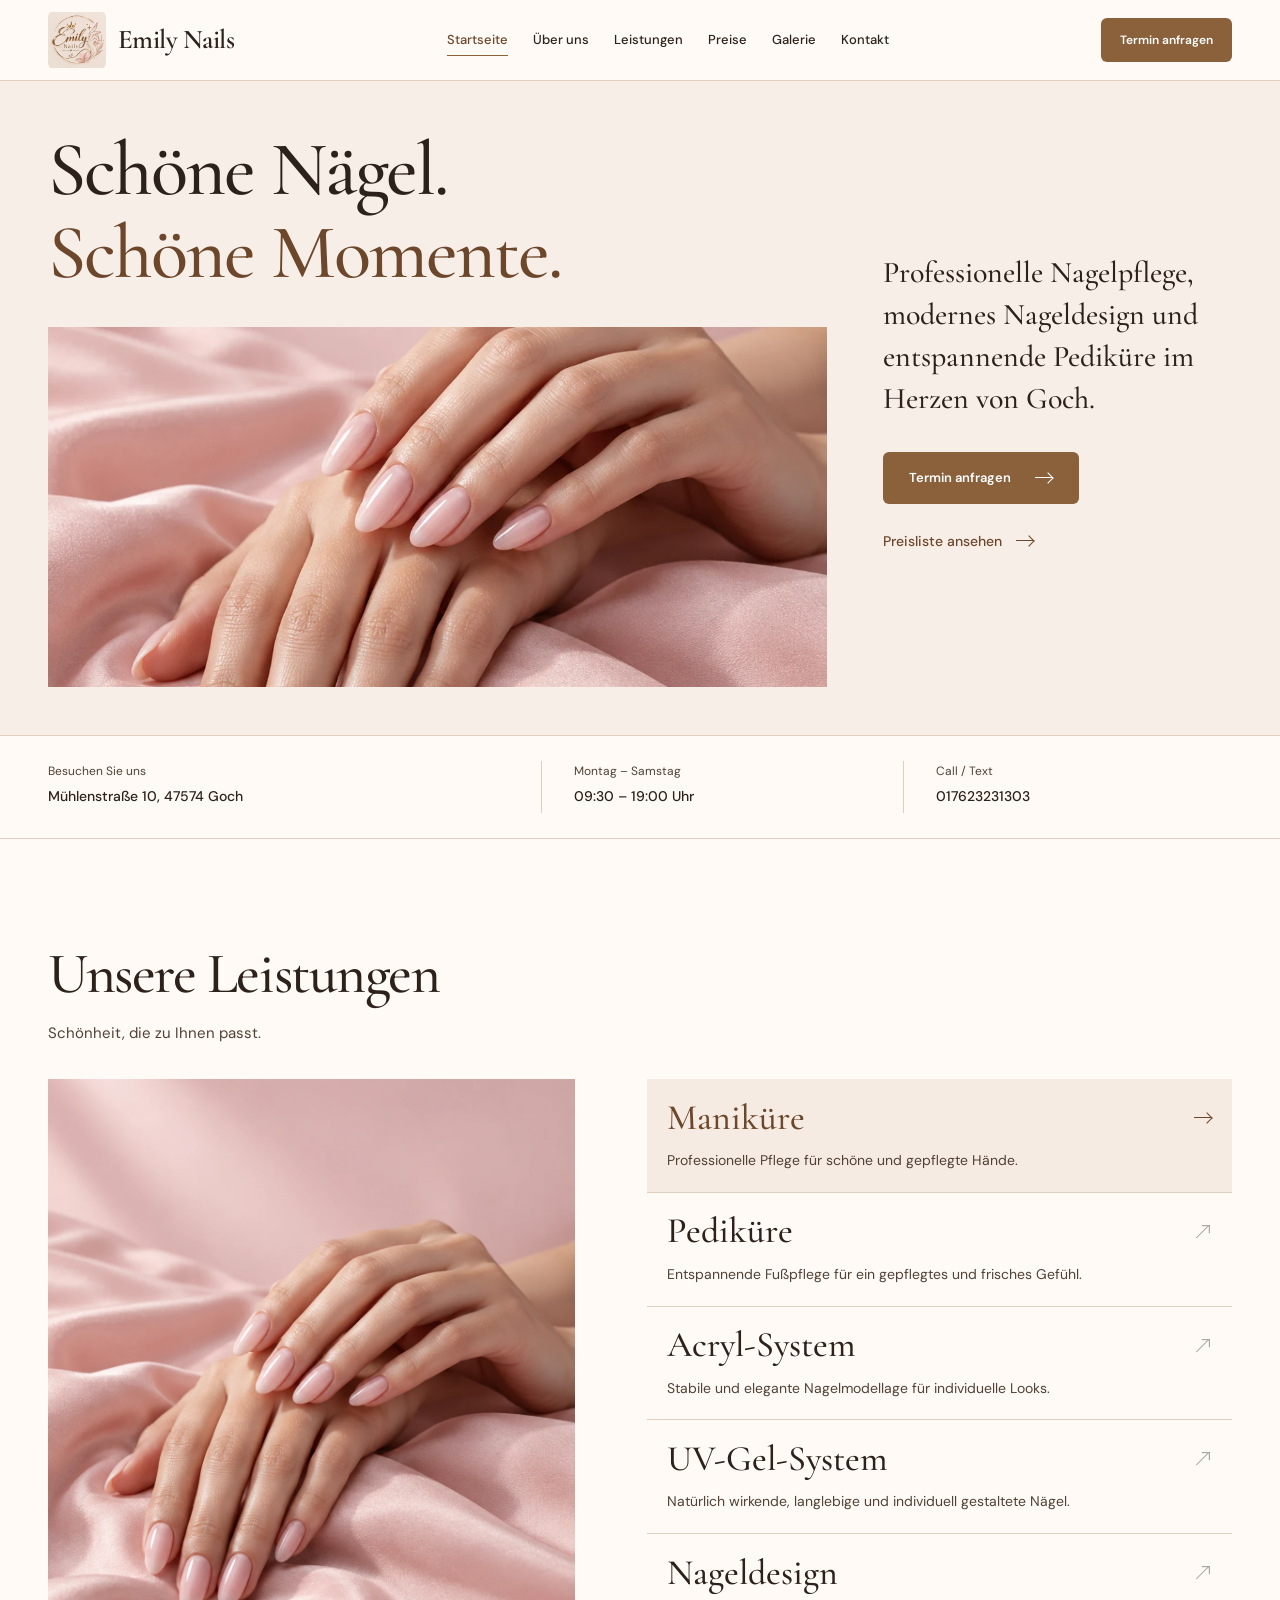
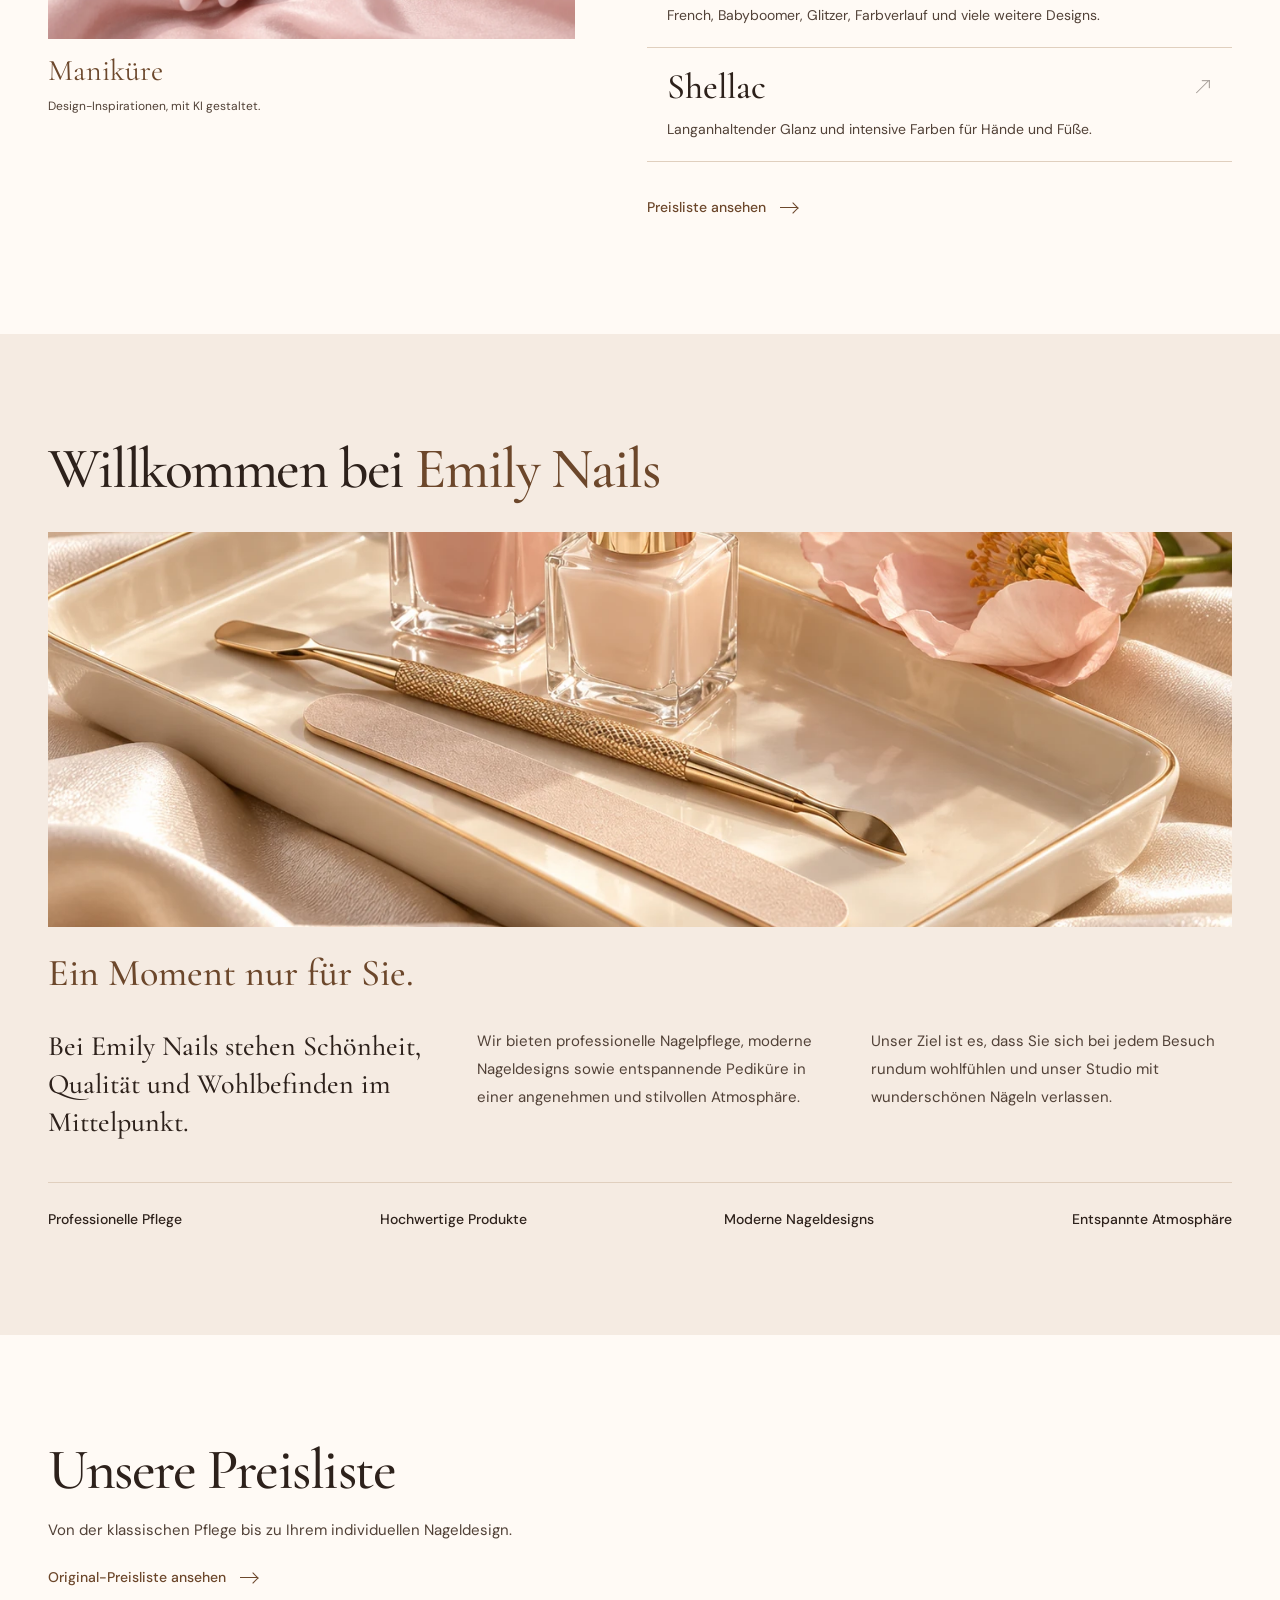
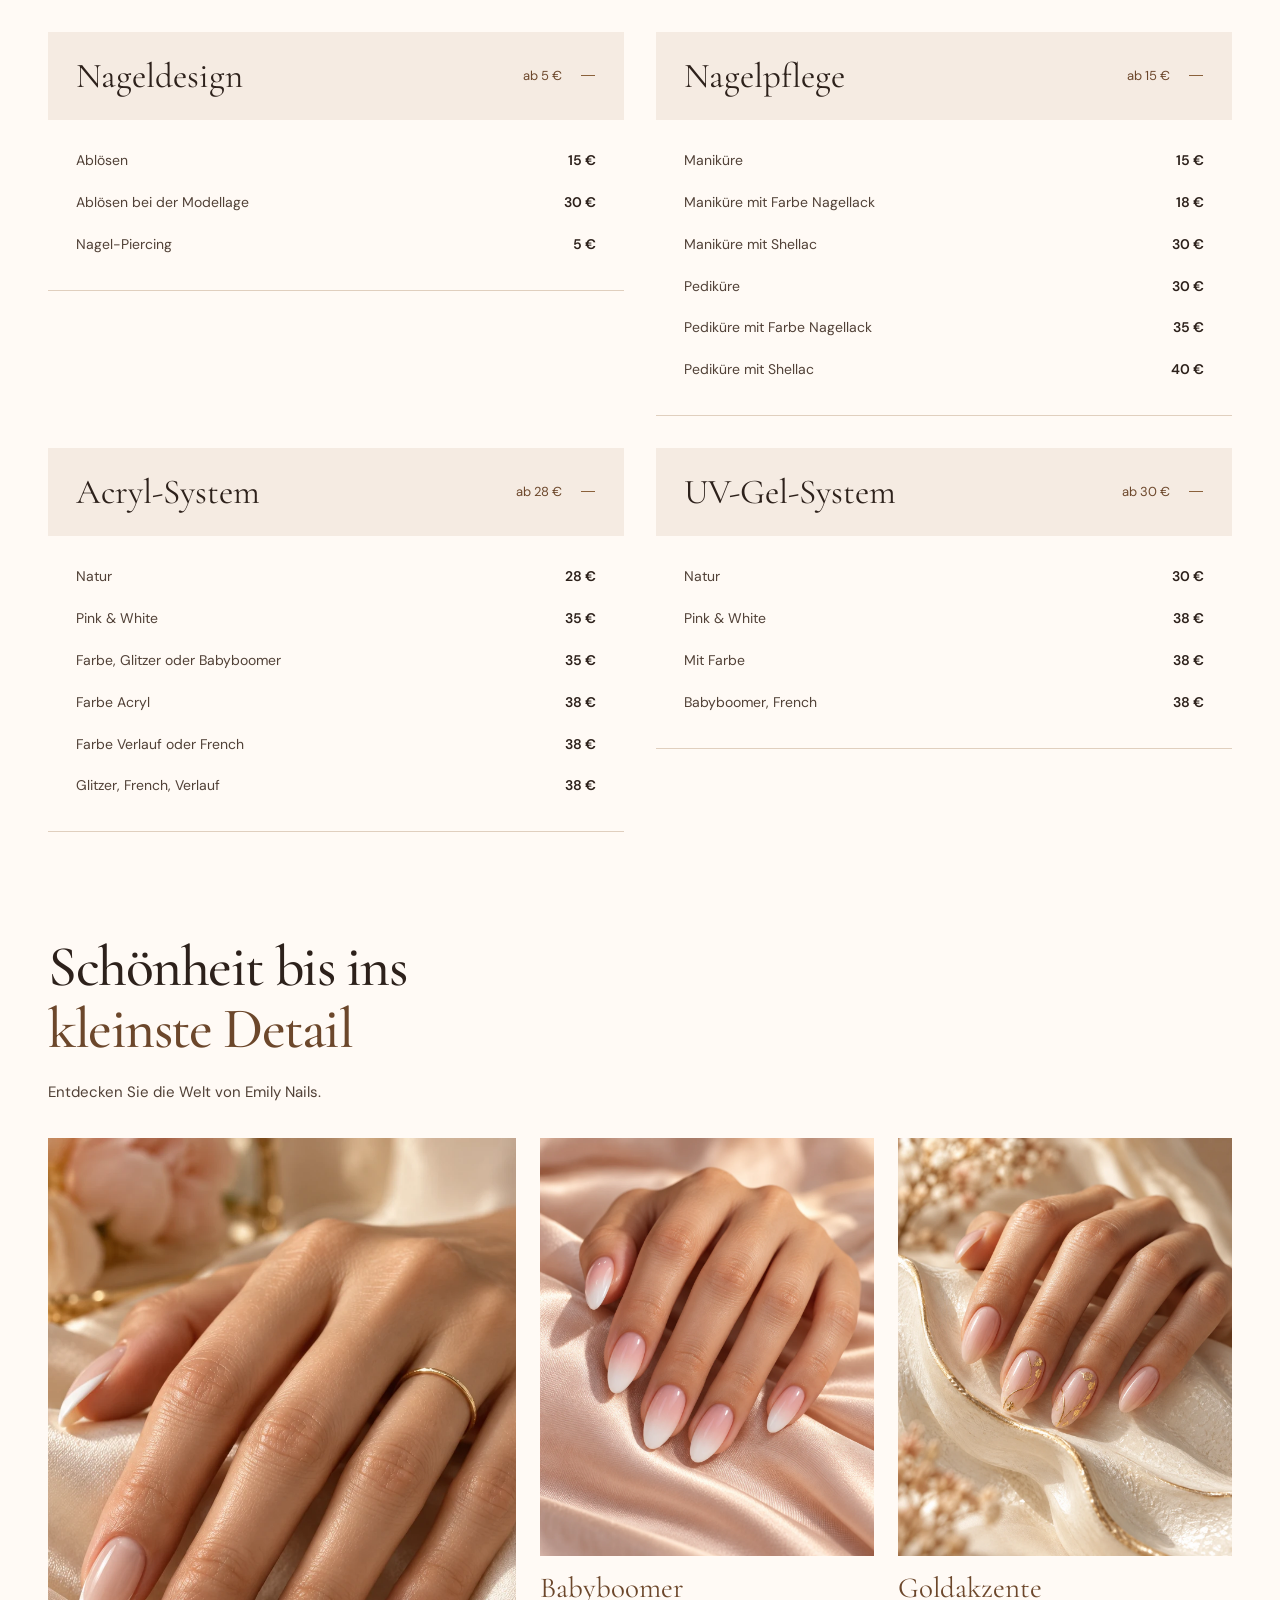
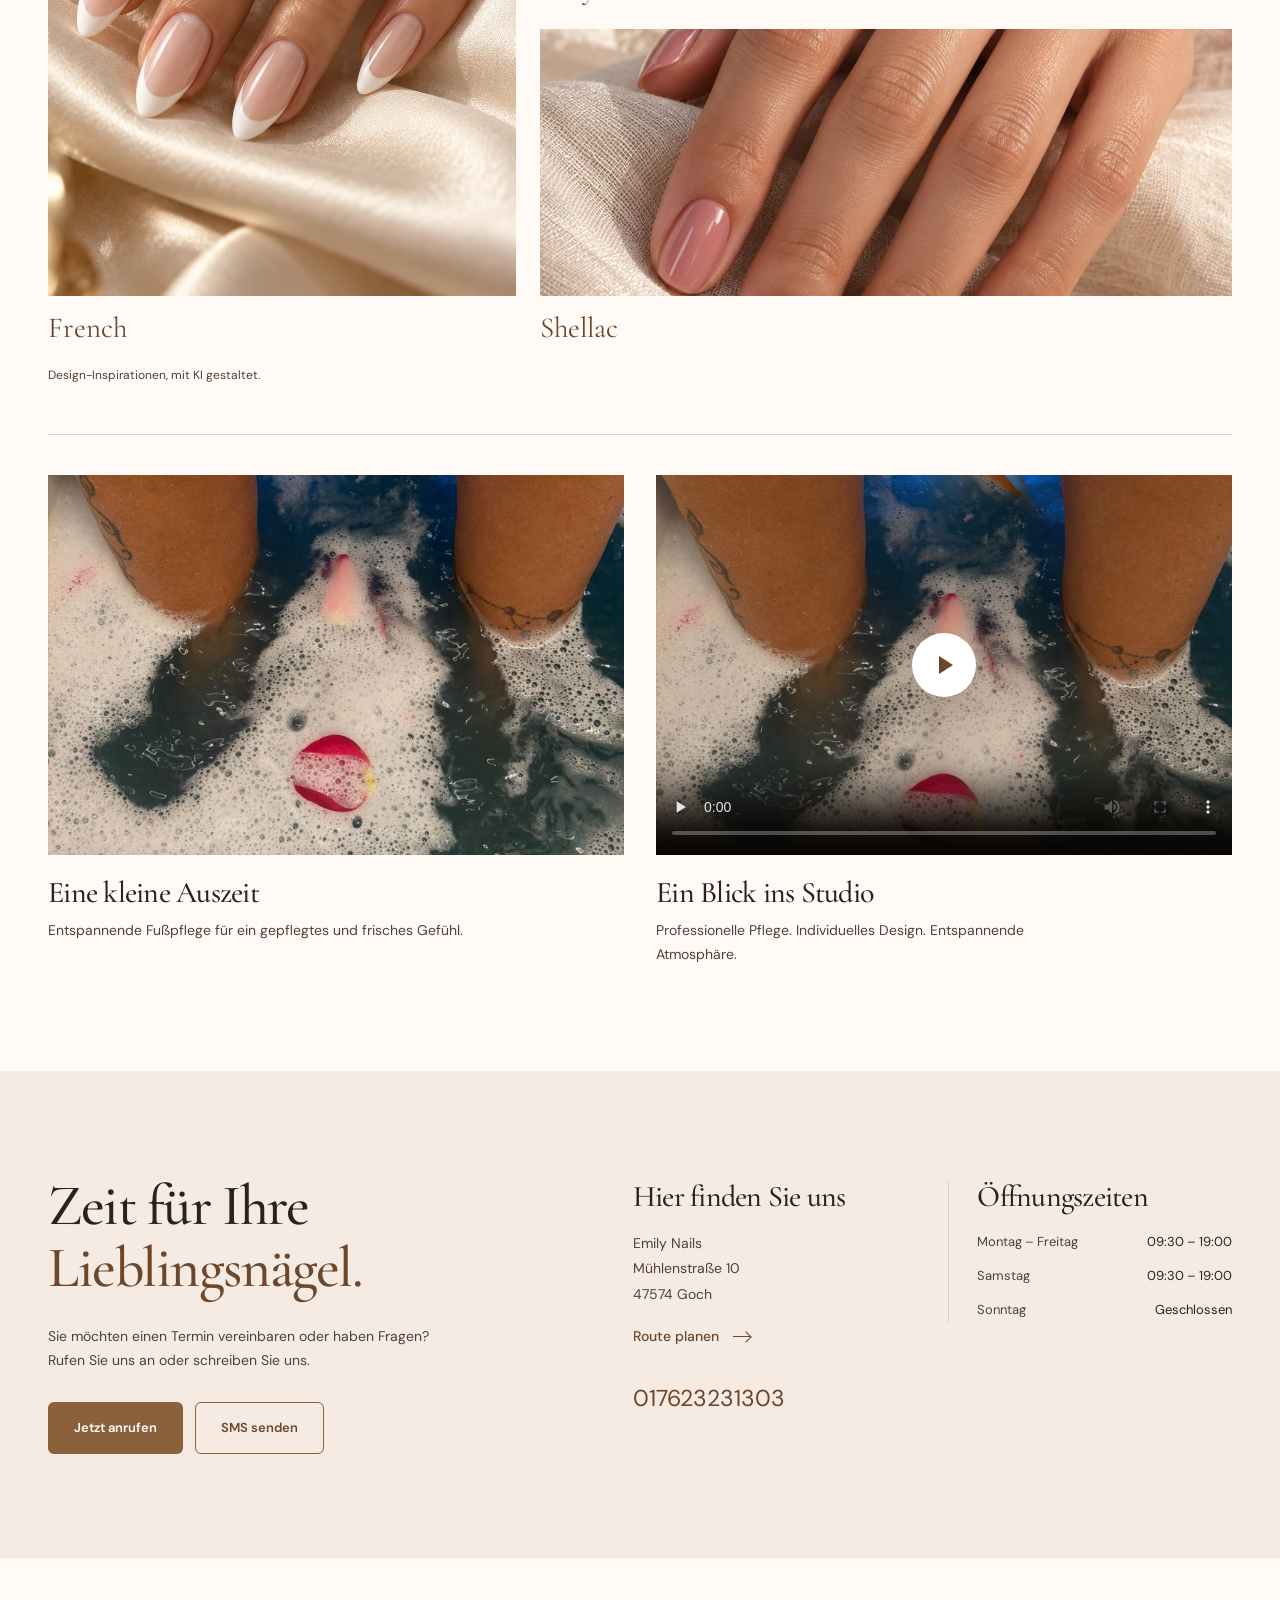
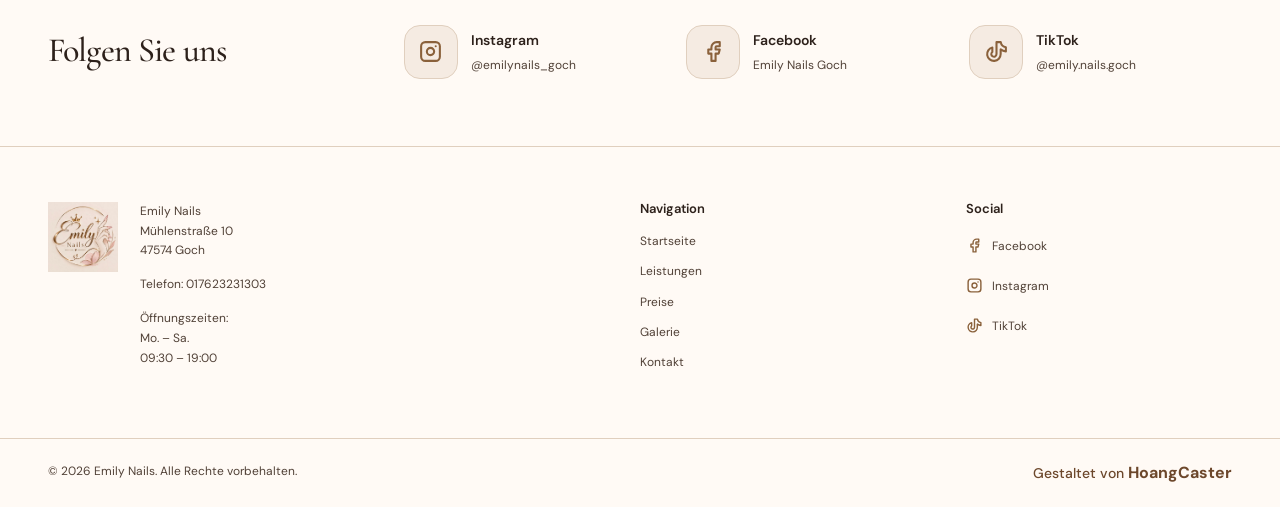
==== index.html @ f2b9868d "upload" ====
<!DOCTYPE html>
<html lang="de">
  <head>
    <meta charset="UTF-8" />
    <meta http-equiv="X-UA-Compatible" content="IE=edge" />
    <meta name="viewport" content="width=device-width, initial-scale=1.0" />
    <meta
      name="description"
      content="Emily Nails in Goch – professionelle Maniküre, Pediküre, Acryl- und UV-Gel-Nägel sowie modernes Nageldesign. Besuchen Sie uns in der Mühlenstraße 10, 47574 Goch."
    />
    <meta
      name="keywords"
      content="Emily Nails Goch, Nagelstudio Goch, Nageldesign Goch, Maniküre Goch, Pediküre Goch, Acryl Nägel Goch, Gel Nägel Goch"
    />
    <title>Emily Nails Goch | Nageldesign, Maniküre &amp; Pediküre</title>
    <link rel="preload" href="assets/display-latin.woff2" as="font" type="font/woff2" crossorigin />
    <link rel="preload" href="assets/body-latin.woff2" as="font" type="font/woff2" crossorigin />
    <meta name="theme-color" content="#f5ebe2" />
    <link rel="stylesheet" href="style.css" />
  </head>
  <body>
    <a class="skip-link" href="#main">Zum Inhalt springen</a>
    <header class="site-header" id="top">
      <div class="container nav-wrap">
        <a class="brand" href="#top" aria-label="Emily Nails Startseite"><img src="logo.jpg" alt="Emily Nails Logo" width="60" height="60" /><span class="brand-name">Emily Nails</span></a>
        <nav class="main-nav" id="main-nav" aria-label="Hauptnavigation">
            <a href="#top">Startseite</a>
            <a href="#ueber-uns">Über uns</a>
            <a href="#leistungen">Leistungen</a>
            <a href="#preise">Preise</a>
            <a href="#galerie">Galerie</a>
            <a href="#kontakt">Kontakt</a>
          </nav>
        <a class="btn btn-primary header-cta" href="#kontakt">Termin anfragen</a>
        <button class="nav-toggle" type="button" aria-label="Menü öffnen" aria-expanded="false" aria-controls="main-nav"><span></span><span></span></button>
      </div>
    </header>
    <main id="main">
      <section class="hero" aria-labelledby="hero-title">
        <div class="container hero-grid">
          <div class="hero-copy">
            <h1 id="hero-title">Schöne Nägel.<br /><span>Schöne Momente.</span></h1>
            <div class="hero-bottom">
              <p>Professionelle Nagelpflege, modernes Nageldesign und entspannende Pediküre im Herzen von Goch.</p>
              <div class="hero-actions"><a class="btn btn-primary" href="#kontakt">Termin anfragen <span class="link-arrow" aria-hidden="true"></span></a><a class="text-link" href="#preise">Preisliste ansehen <span class="link-arrow" aria-hidden="true"></span></a></div>
            </div>
          </div>
          <div class="hero-media">
            <img src="assets/hero-manicure.webp" alt="" width="1024" height="1280" fetchpriority="high" />
          </div>
        </div>
      </section>
      <aside class="studio-info" aria-label="Kontaktinformationen">
        <div class="container studio-info-grid">
          <div><span class="info-label">Besuchen Sie uns</span><a href="https://www.google.com/maps/search/?api=1&query=M%C3%BChlenstra%C3%9Fe+10%2C+47574+Goch" target="_blank" rel="noopener noreferrer">Mühlenstraße 10, 47574 Goch</a></div>
          <div><span class="info-label">Montag – Samstag</span><a href="#oeffnungszeiten">09:30 – 19:00 Uhr</a></div>
          <div><span class="info-label">Call / Text</span><a href="tel:017623231303">017623231303</a></div>
        </div>
      </aside>
      <section class="services section" id="leistungen" aria-labelledby="services-title">
        <div class="container">
          <div class="section-intro"><h2 id="services-title">Unsere Leistungen</h2><p>Schönheit, die zu Ihnen passt.</p></div>
          <div class="services-layout">
            <div class="service-preview" id="service-preview">              <figure class="service-preview-panel" data-service-panel="0" ><img src="assets/hero-manicure.webp" alt="" width="1024" height="1280" loading="lazy" /><figcaption>Maniküre</figcaption></figure>
              <figure class="service-preview-panel" data-service-panel="1" hidden><img src="assets/pedicure-care.webp" alt="" width="1024" height="1280" loading="lazy" /><figcaption>Pediküre</figcaption></figure>
              <figure class="service-preview-panel" data-service-panel="2" hidden><img src="assets/french-manicure.webp" alt="" width="1024" height="1280" loading="lazy" /><figcaption>Acryl-System</figcaption></figure>
              <figure class="service-preview-panel" data-service-panel="3" hidden><img src="assets/babyboomer-nails.webp" alt="" width="1024" height="1280" loading="lazy" /><figcaption>UV-Gel-System</figcaption></figure>
              <figure class="service-preview-panel" data-service-panel="4" hidden><img src="assets/gold-nail-art.webp" alt="" width="1024" height="1280" loading="lazy" /><figcaption>Nageldesign</figcaption></figure>
              <figure class="service-preview-panel" data-service-panel="5" hidden><img src="assets/shellac-rose.webp" alt="" width="1024" height="1280" loading="lazy" /><figcaption>Shellac</figcaption></figure>
              <p class="service-preview-note">Design-Inspirationen, mit KI gestaltet.</p>
            </div>
            <div class="service-grid">
              <article class="service-item" data-service="0">
                <h3><button class="service-select" type="button" aria-controls="service-preview" aria-pressed="true" data-service-select="0"><span>Maniküre</span><span class="link-arrow" aria-hidden="true"></span></button></h3>
                <p>Professionelle Pflege für schöne und gepflegte Hände.</p>
                <div class="service-image"><img src="assets/hero-manicure.webp" alt="" width="1024" height="1280" loading="lazy" /></div>
              </article>
              <article class="service-item" data-service="1">
                <h3><button class="service-select" type="button" aria-controls="service-preview" aria-pressed="false" data-service-select="1"><span>Pediküre</span><span class="link-arrow" aria-hidden="true"></span></button></h3>
                <p>Entspannende Fußpflege für ein gepflegtes und frisches Gefühl.</p>
                <div class="service-image"><img src="assets/pedicure-care.webp" alt="" width="1024" height="1280" loading="lazy" /></div>
              </article>
              <article class="service-item" data-service="2">
                <h3><button class="service-select" type="button" aria-controls="service-preview" aria-pressed="false" data-service-select="2"><span>Acryl-System</span><span class="link-arrow" aria-hidden="true"></span></button></h3>
                <p>Stabile und elegante Nagelmodellage für individuelle Looks.</p>
                <div class="service-image"><img src="assets/french-manicure.webp" alt="" width="1024" height="1280" loading="lazy" /></div>
              </article>
              <article class="service-item" data-service="3">
                <h3><button class="service-select" type="button" aria-controls="service-preview" aria-pressed="false" data-service-select="3"><span>UV-Gel-System</span><span class="link-arrow" aria-hidden="true"></span></button></h3>
                <p>Natürlich wirkende, langlebige und individuell gestaltete Nägel.</p>
                <div class="service-image"><img src="assets/babyboomer-nails.webp" alt="" width="1024" height="1280" loading="lazy" /></div>
              </article>
              <article class="service-item" data-service="4">
                <h3><button class="service-select" type="button" aria-controls="service-preview" aria-pressed="false" data-service-select="4"><span>Nageldesign</span><span class="link-arrow" aria-hidden="true"></span></button></h3>
                <p>French, Babyboomer, Glitzer, Farbverlauf und viele weitere Designs.</p>
                <div class="service-image"><img src="assets/gold-nail-art.webp" alt="" width="1024" height="1280" loading="lazy" /></div>
              </article>
              <article class="service-item" data-service="5">
                <h3><button class="service-select" type="button" aria-controls="service-preview" aria-pressed="false" data-service-select="5"><span>Shellac</span><span class="link-arrow" aria-hidden="true"></span></button></h3>
                <p>Langanhaltender Glanz und intensive Farben für Hände und Füße.</p>
                <div class="service-image"><img src="assets/shellac-rose.webp" alt="" width="1024" height="1280" loading="lazy" /></div>
              </article>
              <p class="service-inline-note">Design-Inspirationen, mit KI gestaltet.</p>
              <a class="text-link service-price-link" href="#preise">Preisliste ansehen <span class="link-arrow" aria-hidden="true"></span></a>
            </div>
          </div>
        </div>
      </section>
      <section class="about section" id="ueber-uns" aria-labelledby="about-title">
        <div class="container about-grid">
          <h2 id="about-title">Willkommen bei<br /> <span>Emily Nails</span></h2>
          <figure class="about-media"><img src="assets/beauty-ritual.webp" alt="Beauty-Inspiration mit Nagellack und Pflegeaccessoires, mit KI gestaltet" width="1280" height="1024" loading="lazy" /><figcaption>Ein Moment <br />nur für Sie.</figcaption></figure>
          <div class="about-copy">
            <p class="about-lead">Bei Emily Nails stehen Schönheit, Qualität und Wohlbefinden im Mittelpunkt.</p>
            <p>Wir bieten professionelle Nagelpflege, moderne Nageldesigns sowie entspannende Pediküre in einer angenehmen und stilvollen Atmosphäre.</p>
            <p>Unser Ziel ist es, dass Sie sich bei jedem Besuch rundum wohlfühlen und unser Studio mit wunderschönen Nägeln verlassen.</p>
          </div>
          <div class="studio-values" id="why-us" aria-label="Warum Emily Nails?"><span>Professionelle Pflege</span><span>Hochwertige Produkte</span><span>Moderne Nageldesigns</span><span>Entspannte Atmosphäre</span></div>
        </div>
      </section>
      <section class="pricing section" id="preise" aria-labelledby="pricing-title">
        <div class="container pricing-layout">
          <div class="section-intro"><h2 id="pricing-title">Unsere Preisliste</h2><p>Von der klassischen Pflege bis zu Ihrem individuellen Nageldesign.</p><a class="text-link" href="menu.jpg" data-menu-open>Original-Preisliste ansehen <span class="link-arrow" aria-hidden="true"></span></a></div>
          <div class="price-list"><details class="price-category" open>
      <summary><span>Nageldesign</span><span class="price-from">ab 5 €</span><span class="disclosure-icon" aria-hidden="true"></span></summary>
      <div class="price-rows">
                
                <div class="price-row">
                  <span class="price-label">Ablösen</span>
                  <span class="price-value">15 €</span>
                </div>
                <div class="price-row">
                  <span class="price-label">Ablösen bei der Modellage</span>
                  <span class="price-value">30 €</span>
                </div>
                <div class="price-row">
                  <span class="price-label">Nagel-Piercing</span>
                  <span class="price-value">5 €</span>
                </div>
              </div></details><details class="price-category" open>
      <summary><span>Nagelpflege</span><span class="price-from">ab 15 €</span><span class="disclosure-icon" aria-hidden="true"></span></summary>
      <div class="price-rows">
                
                <div class="price-row">
                  <span class="price-label">Maniküre</span>
                  <span class="price-value">15 €</span>
                </div>
                <div class="price-row">
                  <span class="price-label">Maniküre mit Farbe Nagellack</span>
                  <span class="price-value">18 €</span>
                </div>
                <div class="price-row">
                  <span class="price-label">Maniküre mit Shellac</span>
                  <span class="price-value">30 €</span>
                </div>
                <div class="price-row">
                  <span class="price-label">Pediküre</span>
                  <span class="price-value">30 €</span>
                </div>
                <div class="price-row">
                  <span class="price-label">Pediküre mit Farbe Nagellack</span>
                  <span class="price-value">35 €</span>
                </div>
                <div class="price-row">
                  <span class="price-label">Pediküre mit Shellac</span>
                  <span class="price-value">40 €</span>
                </div>
              </div></details><details class="price-category" open>
      <summary><span>Acryl-System</span><span class="price-from">ab 28 €</span><span class="disclosure-icon" aria-hidden="true"></span></summary>
      <div class="price-rows">
                
                <div class="price-row">
                  <span class="price-label">Natur</span>
                  <span class="price-value">28 €</span>
                </div>
                <div class="price-row">
                  <span class="price-label">Pink &amp; White</span>
                  <span class="price-value">35 €</span>
                </div>
                <div class="price-row">
                  <span class="price-label">Farbe, Glitzer oder Babyboomer</span>
                  <span class="price-value">35 €</span>
                </div>
                <div class="price-row">
                  <span class="price-label">Farbe Acryl</span>
                  <span class="price-value">38 €</span>
                </div>
                <div class="price-row">
                  <span class="price-label">Farbe Verlauf oder French</span>
                  <span class="price-value">38 €</span>
                </div>
                <div class="price-row">
                  <span class="price-label">Glitzer, French, Verlauf</span>
                  <span class="price-value">38 €</span>
                </div>
              </div></details><details class="price-category" open>
      <summary><span>UV-Gel-System</span><span class="price-from">ab 30 €</span><span class="disclosure-icon" aria-hidden="true"></span></summary>
      <div class="price-rows">
                
                <div class="price-row">
                  <span class="price-label">Natur</span>
                  <span class="price-value">30 €</span>
                </div>
                <div class="price-row">
                  <span class="price-label">Pink &amp; White</span>
                  <span class="price-value">38 €</span>
                </div>
                <div class="price-row">
                  <span class="price-label">Mit Farbe</span>
                  <span class="price-value">38 €</span>
                </div>
                <div class="price-row">
                  <span class="price-label">Babyboomer, French</span>
                  <span class="price-value">38 €</span>
                </div>
              </div></details></div>
        </div>
      </section>
      <section class="gallery section" id="galerie" aria-labelledby="gallery-title">
        <div class="container">
          <div class="section-heading"><h2 id="gallery-title">Schönheit bis ins<br /><span>kleinste Detail</span></h2><p>Entdecken Sie die Welt von Emily Nails.</p></div>
          <div class="inspiration-grid" aria-label="Design-Inspirationen">
            <figure><img src="assets/french-manicure.webp" alt="French-Maniküre mit zarten weißen Spitzen" width="1024" height="1280" loading="lazy" /><figcaption>French</figcaption></figure>
            <figure><img src="assets/babyboomer-nails.webp" alt="Babyboomer-Nägel mit sanftem Farbverlauf" width="1024" height="1280" loading="lazy" /><figcaption>Babyboomer</figcaption></figure>
            <figure><img src="assets/gold-nail-art.webp" alt="Zartes Nageldesign mit goldenen Akzenten" width="1024" height="1280" loading="lazy" /><figcaption>Goldakzente</figcaption></figure>
            <figure><img src="assets/shellac-rose.webp" alt="Glänzende Shellac-Nägel in sanftem Rosé" width="1024" height="1280" loading="lazy" /><figcaption>Shellac</figcaption></figure>
          </div>
          <p class="inspiration-note">Design-Inspirationen, mit KI gestaltet.</p>
          <div class="gallery-grid">
            <figure class="gallery-photo"><img src="1.jpg" alt="Fußpflege und entspannendes Fußbad bei Emily Nails" width="1536" height="2048" loading="lazy" /><figcaption><h3>Eine kleine Auszeit</h3><p>Entspannende Fußpflege für ein gepflegtes und frisches Gefühl.</p></figcaption></figure>
            <figure class="gallery-video">
              <div class="video-frame"><video controls playsinline preload="none" poster="1.jpg" aria-label="Pediküre bei Emily Nails, stummes Video"><source src="2.mp4" type="video/mp4" />Ihr Browser unterstützt dieses Video nicht. <a href="2.mp4">Video herunterladen</a></video><button class="video-play" type="button" aria-label="Video abspielen" hidden><span class="play-icon" aria-hidden="true"></span></button></div>
              <figcaption><h3>Ein Blick ins Studio</h3><p>Professionelle Pflege. Individuelles Design. Entspannende Atmosphäre.</p></figcaption>
            </figure>
          </div>
        </div>
      </section>
      <section class="contact section" id="kontakt" aria-labelledby="contact-title">
        <div class="container contact-layout">
          <div class="contact-heading"><h2 id="contact-title">Zeit für Ihre<br /><span>Lieblingsnägel.</span></h2><p>Sie möchten einen Termin vereinbaren oder haben Fragen? <br />Rufen Sie uns an oder schreiben Sie uns.</p><div class="contact-actions"><a class="btn btn-primary" href="tel:017623231303">Jetzt anrufen</a><a class="btn btn-secondary" href="sms:017623231303">SMS senden</a></div></div>
          <div class="contact-grid">
            <div class="contact-address"><h3>Hier finden Sie uns</h3><address>Emily Nails<br />Mühlenstraße 10<br />47574 Goch</address><a class="text-link" href="https://www.google.com/maps/search/?api=1&query=M%C3%BChlenstra%C3%9Fe+10%2C+47574+Goch" target="_blank" rel="noopener noreferrer">Route planen <span class="link-arrow" aria-hidden="true"></span></a><a class="contact-phone" href="tel:017623231303">017623231303</a></div>
            <div class="hours" id="oeffnungszeiten"><h3>Öffnungszeiten</h3><dl class="hours-list"><div><dt>Montag – Freitag</dt><dd>09:30 – 19:00</dd></div><div><dt>Samstag</dt><dd>09:30 – 19:00</dd></div><div><dt>Sonntag</dt><dd>Geschlossen</dd></div></dl></div>
          </div>
        </div>
      </section>
      <section class="social" id="social" aria-labelledby="social-title">
        <div class="container social-wrap"><h2 id="social-title">Folgen Sie uns</h2><div class="social-links">
<a href="https://www.instagram.com/emilynails_goch" target="_blank" rel="noopener noreferrer"><span class="social-icon"><!--
tags: [instagram, ig, meta, social, social-media, photos, stories, reels, logo, brand]
category: Brand
version: "1.9"
unicode: "ec20"
-->
<svg aria-hidden="true" focusable="false"
  xmlns="http://www.w3.org/2000/svg"
  width="24"
  height="24"
  viewBox="0 0 24 24"
  fill="none"
  stroke="currentColor"
  stroke-width="2"
  stroke-linecap="round"
  stroke-linejoin="round"
>
  <path d="M3 7a4 4 0 0 1 4 -4h10a4 4 0 0 1 4 4v10a4 4 0 0 1 -4 4h-10a4 4 0 0 1 -4 -4l0 -10" />
  <path d="M8.5 12a3.5 3.5 0 1 0 7 0a3.5 3.5 0 0 0 -7 0" />
  <path d="M17 7v.01" />
</svg>
</span><span class="social-copy"><strong>Instagram</strong><small>@emilynails_goch</small></span></a>
<a href="https://www.facebook.com/profile.php?id=61594843685780" target="_blank" rel="noopener noreferrer"><span class="social-icon"><!--
tags: [facebook, fb, meta, social, social-network, social-media, community, logo, brand]
category: Brand
version: "1.18"
unicode: "ec1a"
-->
<svg aria-hidden="true" focusable="false"
  xmlns="http://www.w3.org/2000/svg"
  width="24"
  height="24"
  viewBox="0 0 24 24"
  fill="none"
  stroke="currentColor"
  stroke-width="2"
  stroke-linecap="round"
  stroke-linejoin="round"
>
  <path d="M7 10v4h3v7h4v-7h3l1 -4h-4v-2a1 1 0 0 1 1 -1h3v-4h-3a5 5 0 0 0 -5 5v2h-3" />
</svg>
</span><span class="social-copy"><strong>Facebook</strong><small>Emily Nails Goch</small></span></a>
<a href="https://www.tiktok.com/@emily.nails.goch" target="_blank" rel="noopener noreferrer"><span class="social-icon"><!--
tags: [tiktok, video, short-video, social, social-media, music, bytedance, logo, brand]
category: Brand
version: "1.13"
unicode: "ec73"
-->
<svg aria-hidden="true" focusable="false"
  xmlns="http://www.w3.org/2000/svg"
  width="24"
  height="24"
  viewBox="0 0 24 24"
  fill="none"
  stroke="currentColor"
  stroke-width="2"
  stroke-linecap="round"
  stroke-linejoin="round"
>
  <path d="M21 7.917v4.034a9.948 9.948 0 0 1 -5 -1.951v4.5a6.5 6.5 0 1 1 -8 -6.326v4.326a2.5 2.5 0 1 0 4 2v-11.5h4.083a6.005 6.005 0 0 0 4.917 4.917" />
</svg>
</span><span class="social-copy"><strong>TikTok</strong><small>@emily.nails.goch</small></span></a>
</div></div>
      </section>
    </main>
    <footer class="site-footer">
        <div class="container footer-wrap">
          <div class="footer-brand">
            <img src="logo.jpg" alt="Emily Nails Logo" />
            <p>Emily Nails<br />Mühlenstraße 10<br />47574 Goch</p>
            <p>Telefon: <a href="tel:017623231303">017623231303</a></p>
            <p>Öffnungszeiten:<br />Mo. – Sa.<br />09:30 – 19:00</p>
          </div>

          <div class="footer-links">
            <h3>Navigation</h3>
            <ul>
              <li><a href="#top">Startseite</a></li>
              <li><a href="#leistungen">Leistungen</a></li>
              <li><a href="#preise">Preise</a></li>
              <li><a href="#galerie">Galerie</a></li>
              <li><a href="#kontakt">Kontakt</a></li>
            </ul>
          </div>

          <div class="footer-socials">
            <h3>Social</h3>
            <ul>
              <li><a href="https://www.facebook.com/profile.php?id=61594843685780" target="_blank" rel="noopener noreferrer"><!--
tags: [facebook, fb, meta, social, social-network, social-media, community, logo, brand]
category: Brand
version: "1.18"
unicode: "ec1a"
-->
<svg aria-hidden="true" focusable="false"
  xmlns="http://www.w3.org/2000/svg"
  width="24"
  height="24"
  viewBox="0 0 24 24"
  fill="none"
  stroke="currentColor"
  stroke-width="2"
  stroke-linecap="round"
  stroke-linejoin="round"
>
  <path d="M7 10v4h3v7h4v-7h3l1 -4h-4v-2a1 1 0 0 1 1 -1h3v-4h-3a5 5 0 0 0 -5 5v2h-3" />
</svg>
<span>Facebook</span></a></li>
              <li><a href="https://www.instagram.com/emilynails_goch" target="_blank" rel="noopener noreferrer"><!--
tags: [instagram, ig, meta, social, social-media, photos, stories, reels, logo, brand]
category: Brand
version: "1.9"
unicode: "ec20"
-->
<svg aria-hidden="true" focusable="false"
  xmlns="http://www.w3.org/2000/svg"
  width="24"
  height="24"
  viewBox="0 0 24 24"
  fill="none"
  stroke="currentColor"
  stroke-width="2"
  stroke-linecap="round"
  stroke-linejoin="round"
>
  <path d="M3 7a4 4 0 0 1 4 -4h10a4 4 0 0 1 4 4v10a4 4 0 0 1 -4 4h-10a4 4 0 0 1 -4 -4l0 -10" />
  <path d="M8.5 12a3.5 3.5 0 1 0 7 0a3.5 3.5 0 0 0 -7 0" />
  <path d="M17 7v.01" />
</svg>
<span>Instagram</span></a></li>
              <li><a href="https://www.tiktok.com/@emily.nails.goch" target="_blank" rel="noopener noreferrer"><!--
tags: [tiktok, video, short-video, social, social-media, music, bytedance, logo, brand]
category: Brand
version: "1.13"
unicode: "ec73"
-->
<svg aria-hidden="true" focusable="false"
  xmlns="http://www.w3.org/2000/svg"
  width="24"
  height="24"
  viewBox="0 0 24 24"
  fill="none"
  stroke="currentColor"
  stroke-width="2"
  stroke-linecap="round"
  stroke-linejoin="round"
>
  <path d="M21 7.917v4.034a9.948 9.948 0 0 1 -5 -1.951v4.5a6.5 6.5 0 1 1 -8 -6.326v4.326a2.5 2.5 0 1 0 4 2v-11.5h4.083a6.005 6.005 0 0 0 4.917 4.917" />
</svg>
<span>TikTok</span></a></li>
            </ul>
          </div>
        </div>

        <div class="footer-bottom">
          <div class="container bottom-inner">
            <span>© 2026 Emily Nails. Alle Rechte vorbehalten.</span>
            <span class="signature">Gestaltet von <span>HoangCaster</span></span>
          </div>
        </div>
      </footer>
    <dialog class="menu-dialog" aria-labelledby="menu-dialog-title">
      <div class="dialog-header"><h2 id="menu-dialog-title">Original-Preisliste</h2><button class="dialog-close" type="button" aria-label="Preisliste schließen"><span></span><span></span></button></div>
      <div class="dialog-content"><img src="menu.jpg" alt="Original-Preisliste von Emily Nails" loading="lazy" /></div>
      <a class="text-link dialog-download" href="menu.jpg" target="_blank" rel="noopener noreferrer">Bild in voller Größe öffnen</a>
    </dialog>
    <script src="script.js"></script>
  </body>
</html>
---- style.css ----
@font-face { font-family: 'Cormorant Garamond'; src: url('assets/display-latin.woff2') format('woff2'); font-style: normal; font-weight: 400 700; font-display: swap; }
@font-face { font-family: 'DM Sans'; src: url('assets/body-latin.woff2') format('woff2'); font-style: normal; font-weight: 400 700; font-display: swap; }
:root {
  color-scheme: light;
  --background: #fffaf5; --cream: #f5ebe2; --petal: #ead1cc;
  --gold: #8a613b; --gold-deep: #6c472b; --ink: #2d211b;
  --muted: #514137; --line: #e0cfbe; --white: #ffffff;
  --display: 'Cormorant Garamond', Georgia, serif;
  --body: 'DM Sans', Arial, sans-serif;
  --cover: #f8eee8;
  --radius: 6px; --container: 1200px; --section-space: 104px; --content-gap: 32px; --ease: cubic-bezier(.16, 1, .3, 1);
}
* { box-sizing: border-box; scrollbar-color: var(--gold) var(--cream); scrollbar-width: thin; }
html { scroll-behavior: smooth; scroll-padding-top: 100px; }
body { margin: 0; background: var(--background); color: var(--ink); font-family: var(--body); font-size: 16px; line-height: 1.7; }
body.dialog-open { overflow: hidden; }
::selection { background: var(--petal); color: var(--gold-deep); }
a { color: inherit; text-decoration: none; text-underline-offset: 5px; }
a:hover { color: var(--gold-deep); }
button { font: inherit; color: inherit; cursor: pointer; }
img, video { display: block; max-width: 100%; }
figure, p, dl, dd { margin: 0; }
h1, h2, h3 { margin: 0; font-family: var(--display); font-weight: 500; letter-spacing: -.025em; line-height: 1.08; text-wrap: balance; }
h1 { font-size: clamp(60px, 6vw, 80px); }
h2 { font-size: clamp(44px, 4.5vw, 60px); }
h3 { font-size: 30px; }
:focus-visible { outline: 2px solid var(--gold); outline-offset: 5px; }
[hidden] { display: none !important; }
.container { width: min(var(--container), calc(100% - 96px)); margin-inline: auto; }
.section { padding-block: var(--section-space); }
.skip-link { position: fixed; left: 20px; top: -100px; z-index: 100; background: var(--white); padding: 12px 24px; border: 1px solid var(--gold); border-radius: var(--radius); }
.skip-link:focus { top: 12px; }
.btn { display: inline-flex; align-items: center; justify-content: center; gap: 12px; min-height: 50px; padding: 12px 25px; border: 1px solid transparent; border-radius: var(--radius); font-size: 14px; font-weight: 600; white-space: nowrap; transition: background .2s, color .2s, transform .2s; }
.btn-primary { background: var(--gold); color: var(--white); }
.btn-primary:hover { background: var(--gold-deep); color: var(--white); }
.btn-secondary { border-color: var(--gold); color: var(--gold-deep); background: transparent; }
.btn-secondary:hover { background: var(--petal); }
.btn:active { transform: scale(.98); }
.text-link { display: inline-flex; align-items: center; gap: 14px; min-height: 44px; color: var(--gold-deep); font-size: 14px; font-weight: 500; }
.text-link:hover { text-decoration: underline; }
.link-arrow { display: inline-block; position: relative; width: 18px; height: 12px; flex-shrink: 0; transition: transform .2s; }
.link-arrow::before { content: ''; position: absolute; top: 5px; left: 0; width: 17px; height: 1px; background: currentColor; }
.link-arrow::after { content: ''; position: absolute; top: 2px; right: 1px; width: 7px; height: 7px; border-top: 1px solid currentColor; border-right: 1px solid currentColor; transform: rotate(45deg); }
a:hover .link-arrow { transform: translateX(3px); }
.site-header { position: sticky; top: 0; z-index: 20; background: var(--background); border-bottom: 1px solid var(--line); }
.nav-wrap { display: flex; align-items: center; justify-content: space-between; gap: 24px; height: 80px; }
.brand { display: inline-flex; align-items: center; gap: 12px; flex-shrink: 0; }
.brand img { width: 58px; height: 58px; object-fit: contain; border-radius: var(--radius); }
.brand-name { font-family: var(--display); font-size: 27px; font-weight: 600; letter-spacing: -.02em; }
.main-nav { display: flex; align-items: center; gap: 25px; }
.main-nav a { position: relative; padding-block: 12px; font-size: 13px; font-weight: 500; white-space: nowrap; }
.main-nav a::after { position: absolute; content: ''; height: 1px; background: var(--gold); bottom: 7px; left: 0; right: 0; transform: scaleX(0); transform-origin: left; transition: transform .2s; }
.main-nav a:hover::after, .main-nav a[aria-current]::after { transform: scaleX(1); }
.main-nav a[aria-current] { color: var(--gold-deep); }
.header-cta { min-height: 43px; padding: 9px 18px; font-size: 12px; }
.nav-toggle { display: none; }
.social { padding-block: 58px; border-bottom: 1px solid var(--line); }
.social-wrap { display: grid; grid-template-columns: .75fr 2fr; align-items: center; gap: 45px; }
.social h2 { font-size: 34px; }
.social-links { display: grid; grid-template-columns: repeat(3, minmax(0, 1fr)); gap: 20px; }
.social-links a { display: flex; gap: 13px; align-items: center; min-height: 72px; font-size: 14px; border-radius: 12px; }
.social-icon { display: grid; place-items: center; width: 54px; height: 54px; flex-shrink: 0; border: 1px solid var(--line); border-radius: 16px; background: var(--cream); color: var(--gold); transition: background .25s, color .25s, border-color .25s, transform .25s; }
.social-icon svg { display: block; width: 25px; height: 25px; }
.social-copy { display: flex; flex-direction: column; gap: 2px; min-width: 0; }
.social-copy strong { font-size: 14px; font-weight: 600; }
.social-copy small { font-size: 12px; color: var(--muted); overflow-wrap: anywhere; }
.social-links a:hover .social-icon, .social-links a:focus-visible .social-icon { background: var(--gold); color: var(--white); border-color: var(--gold); transform: translateY(-3px); }
.social-links a:active .social-icon { transform: scale(.97); }
.footer-socials a { display: inline-flex; gap: 9px; align-items: center; min-height: 30px; }
.footer-socials svg { width: 17px; height: 17px; color: var(--gold); }
.site-footer { background: var(--background); }
.footer-wrap { display: grid; grid-template-columns: 2fr 1fr 1fr; gap: 60px; padding-block: 55px; }
.footer-brand { display: grid; grid-template-columns: 70px 1fr; column-gap: 22px; align-items: start; }
.footer-brand img { width: 70px; height: 70px; grid-row: 1 / 4; }
.footer-brand p { margin-bottom: 12px; font-size: 12px; color: var(--muted); line-height: 1.65; }
.footer-wrap h3 { font-family: var(--body); font-size: 13px; font-weight: 600; letter-spacing: 0; margin-bottom: 15px; }
.footer-wrap ul { list-style: none; padding: 0; margin: 0; font-size: 12px; color: var(--muted); }
.footer-wrap li { margin-bottom: 10px; }
.footer-wrap a:hover { text-decoration: underline; }
.footer-bottom { border-top: 1px solid var(--line); }
.bottom-inner { display: flex; justify-content: space-between; gap: 25px; padding-block: 22px; font-size: 12px; color: var(--muted); }
.signature { align-self: center; color: var(--gold-deep); font-size: 14px; font-weight: 500; line-height: 1.5; }
.signature > span { color: var(--gold-deep); font-size: 16px; font-weight: 700; }
.menu-dialog { width: min(850px, calc(100% - 32px)); max-height: calc(100dvh - 40px); border: 0; border-radius: 12px; padding: 0; color: var(--ink); background: var(--background); box-shadow: 0 24px 80px rgb(64 48 38 / 22%); }
.menu-dialog::backdrop { background: rgb(64 48 38 / 60%); }
.dialog-header { display: flex; justify-content: space-between; align-items: center; gap: 20px; padding: 17px 24px; position: sticky; top: 0; background: var(--background); border-bottom: 1px solid var(--line); }
.dialog-header h2 { font-size: 28px; }
.dialog-close { width: 44px; height: 44px; border: 0; border-radius: var(--radius); background: var(--petal); position: relative; flex-shrink: 0; }
.dialog-close span { position: absolute; left: 12px; top: 21px; height: 1px; width: 20px; background: var(--ink); transform: rotate(45deg); }
.dialog-close span:last-child { transform: rotate(-45deg); }
.dialog-content { padding: 24px; }
.dialog-content img { width: 100%; height: auto; }
.dialog-download { margin: 0 24px 20px; }
/* Magazine cover with a clear title, media and action reading order. */
.btn { gap: 24px; min-height: 52px; font-size: 13px; }
.header-cta { min-height: 44px; font-size: 12px; }
.hero { padding-block: 48px; background: var(--cover); }
.hero-grid { display: grid; grid-template-columns: repeat(12, minmax(0, 1fr)); grid-template-rows: auto 360px; gap: var(--content-gap); }
.hero-copy { display: contents; }
.hero-copy h1 { grid-column: 1 / 9; grid-row: 1; animation: cover-type .9s var(--ease) both; }
.hero-copy h1 span { color: var(--gold-deep); }
.hero-bottom { grid-column: 9 / -1; grid-row: 1 / 3; align-self: center; padding-left: 24px; }
.hero-bottom > p { max-width: 26ch; color: var(--ink); font: 500 30px/1.4 var(--display); }
.hero-actions { display: flex; flex-direction: column; align-items: flex-start; gap: 15px; margin-top: 32px; }
.hero-media { grid-column: 1 / 9; grid-row: 2; position: relative; min-height: 0; overflow: hidden; background: var(--petal); animation: cover-photo 1.1s var(--ease) both; }
.hero-media img { position: absolute; inset: 0; width: 100%; height: 100%; object-fit: cover; object-position: 50% 56%; }
@keyframes cover-type { from { transform: translateY(18px); opacity: .8; } to { transform: translateY(0); opacity: 1; } }
@keyframes cover-photo { from { clip-path: inset(0 0 6% 0); } to { clip-path: inset(0); } }
.studio-info { border-top: 1px solid var(--line); border-bottom: 1px solid var(--line); }
.studio-info-grid { display: grid; grid-template-columns: 1.4fr 1fr 1fr; padding-block: 25px; gap: 32px; }
.studio-info-grid > div { display: flex; flex-direction: column; gap: 4px; }
.studio-info-grid > div + div { border-left: 1px solid var(--line); padding-left: 32px; }
.info-label { font-size: 12px; color: var(--muted); }
.studio-info a { font-size: 14px; font-weight: 500; min-height: 28px; width: fit-content; }

/* Interactive service catalogue, with a complete static fallback. */
.section-intro { margin-bottom: var(--content-gap); }
.section-intro > p { margin-top: 16px; color: var(--muted); font-size: 15px; }
.services-layout { display: grid; grid-template-columns: .9fr 1fr; gap: 72px; align-items: start; }
.service-preview { display: none; }
.services-enhanced .service-preview { display: block; }
.service-preview-panel img { width: 100%; height: 560px; object-fit: cover; object-position: 50% 57%; background: var(--petal); }
.service-preview-panel figcaption { margin-top: 14px; font: 30px/1.2 var(--display); color: var(--gold-deep); }
.service-preview-note { font-size: 12px; color: var(--muted); margin-top: 7px; }
.service-preview-panel.preview-enter img { animation: service-change .45s var(--ease); }
@keyframes service-change { from { opacity: .5; transform: translateY(8px); } to { opacity: 1; transform: translateY(0); } }
.service-grid { display: grid; grid-template-columns: repeat(3, minmax(0, 1fr)); gap: 28px; }
.services:not(.services-enhanced) .services-layout { display: block; }
.service-item { min-width: 0; display: flex; flex-direction: column; }
.service-select { display: flex; justify-content: space-between; align-items: center; gap: 16px; width: 100%; text-align: left; background: transparent; border: 0; padding: 0; cursor: default; }
.service-select .link-arrow { display: none; }
.service-item p { margin-top: 9px; font-size: 14px; color: var(--muted); line-height: 1.7; max-width: 48ch; }
.service-image { order: -1; margin-bottom: 18px; }
.service-image img { width: 100%; height: auto; aspect-ratio: 4 / 5; object-fit: cover; }
.services-enhanced .service-grid { display: block; }
.services-enhanced .service-item { border-bottom: 1px solid var(--line); padding: 17px 20px 19px; transition: background .2s; }
.services-enhanced .service-item.is-selected { background: var(--cream); }
.services-enhanced .service-item:first-child { padding-top: 17px; }
.services-enhanced .service-select { cursor: pointer; min-height: 44px; transition: color .2s; font-size: clamp(28px, 2.8vw, 36px); }
.services-enhanced .service-select .link-arrow { display: block; transform: rotate(-45deg); opacity: .45; }
.services-enhanced .service-select[aria-pressed='true'] { color: var(--gold-deep); }
.services-enhanced .service-select[aria-pressed='true'] .link-arrow { transform: rotate(0); opacity: 1; }
.services-enhanced .service-select:hover { color: var(--gold-deep); }
.services-enhanced .service-image { display: none; }
.service-price-link { margin-top: 24px; }
.service-inline-note { display: none; color: var(--muted); font-size: 12px; margin-top: 20px; }

/* Studio story follows the same heading and content alignment. */
.about { background: var(--cream); }
.about-grid > h2 { margin-bottom: var(--content-gap); }
.about-grid > h2 br { display: none; }
.about-grid > h2 span { color: var(--gold-deep); }
.about-media { display: block; }
.about-media img { width: 100%; height: auto; aspect-ratio: 3 / 1; object-fit: cover; object-position: 50% 63%; }
.about-media figcaption { font: 500 38px/1.2 var(--display); margin-top: 24px; color: var(--gold-deep); }
.about-media figcaption br { display: none; }
.about-copy { display: grid; grid-template-columns: 1.1fr 1fr 1fr; gap: var(--content-gap); margin-top: var(--content-gap); }
.about-copy p { color: var(--muted); font-size: 15px; line-height: 1.85; }
.about-copy .about-lead { color: var(--ink); font: 500 28px/1.35 var(--display); }
.studio-values { display: flex; justify-content: space-between; gap: 24px; margin-top: 40px; padding-top: 25px; border-top: 1px solid var(--line); font-size: 14px; font-weight: 500; }

/* Open price-menu spread; all disclosures still work without JavaScript. */
.pricing-layout > .section-intro { margin-bottom: var(--content-gap); }
.pricing .section-intro > p { max-width: 48ch; }
.pricing .section-intro .text-link { margin-top: 13px; }
.price-list { display: grid; grid-template-columns: repeat(2, minmax(0, 1fr)); gap: 32px; align-items: start; }
.price-category { padding: 0; border-bottom: 1px solid var(--line); }
.price-category summary { display: flex; align-items: center; gap: 18px; padding: 24px 28px; background: var(--cream); cursor: pointer; list-style: none; min-height: 88px; }
.price-category summary::-webkit-details-marker { display: none; }
.price-category summary > span:first-child { flex: 1; font: 35px/1.15 var(--display); }
.price-category summary:hover { color: var(--gold-deep); }
.price-from { font-size: 13px; color: var(--gold-deep); white-space: nowrap; font-variant-numeric: tabular-nums; }
.disclosure-icon { position: relative; width: 16px; height: 16px; flex-shrink: 0; }
.disclosure-icon::before, .disclosure-icon::after { content: ''; position: absolute; background: var(--gold); width: 14px; height: 1px; top: 7px; left: 1px; }
.disclosure-icon::after { transform: rotate(90deg); transition: transform .2s; }
.price-category[open] .disclosure-icon::after { transform: rotate(0); }
.price-rows { padding: 20px 28px 24px; }
.price-row { display: flex; justify-content: space-between; align-items: baseline; gap: 24px; padding-block: 9px; font-size: 14px; }
.price-label { color: var(--muted); }
.price-value { flex-shrink: 0; font-weight: 600; font-variant-numeric: tabular-nums; }

/* A dominant photograph and an aligned supporting collection. */
.gallery { padding-top: 0; }
.section-heading { margin-bottom: var(--content-gap); }
.section-heading h2 span { color: var(--gold-deep); }
.section-heading p { color: var(--muted); margin-top: 20px; font-size: 15px; }
.inspiration-grid { display: grid; grid-template-columns: 1.4fr 1fr 1fr; gap: 24px; align-items: stretch; }
.inspiration-grid figure { min-width: 0; }
.inspiration-grid figure:nth-child(1) { grid-column: 1; grid-row: 1 / 3; display: flex; flex-direction: column; }
.inspiration-grid figure:nth-child(2) { grid-column: 2; grid-row: 1; }
.inspiration-grid figure:nth-child(3) { grid-column: 3; grid-row: 1; }
.inspiration-grid figure:nth-child(4) { grid-column: 2 / 4; grid-row: 2; }
.inspiration-grid img { width: 100%; height: auto; aspect-ratio: 4 / 5; object-fit: cover; background: var(--cream); }
.inspiration-grid figure:nth-child(1) img { flex: 1; height: 0; min-height: 0; aspect-ratio: auto; }
.inspiration-grid figure:nth-child(4) img { aspect-ratio: 2.6 / 1; }
.inspiration-grid figcaption { padding-top: 15px; font: 29px/1.2 var(--display); color: var(--gold-deep); }
.inspiration-note { font-size: 12px; color: var(--muted); margin-top: 20px; margin-bottom: 48px; }
.gallery-grid { display: grid; grid-template-columns: 1fr 1fr; gap: var(--content-gap); align-items: start; padding-top: 40px; border-top: 1px solid var(--line); }
.gallery-photo > img { width: 100%; height: 380px; object-fit: cover; object-position: center 70%; }
.video-frame { height: 380px; position: relative; background: var(--petal); }
.video-frame video { width: 100%; height: 100%; object-fit: cover; object-position: 50% 60%; }
.video-play { position: absolute; inset: 0; display: flex; align-items: center; justify-content: center; border: 0; background: rgb(64 48 38 / 12%); }
.play-icon { display: grid; place-items: center; width: 64px; height: 64px; border-radius: 50%; background: var(--white); box-shadow: 0 8px 22px rgb(64 48 38 / 15%); transition: transform .2s; }
.play-icon::after { content: ''; margin-left: 4px; border-top: 9px solid transparent; border-bottom: 9px solid transparent; border-left: 14px solid var(--gold-deep); }
.video-play:hover .play-icon { transform: scale(1.08); }
.gallery-grid figcaption { padding-top: 22px; }
.gallery-grid figcaption h3 { margin-bottom: 10px; }
.gallery-grid figcaption p { color: var(--muted); font-size: 14px; max-width: 45ch; }

/* Appointment invitation and practical closing information. */
.contact { background: var(--cream); }
.contact-layout { display: grid; grid-template-columns: 1fr 1.15fr; gap: 64px; }
.contact-heading h2 span { color: var(--gold-deep); }
.contact-heading > p { color: var(--muted); font-size: 14px; margin-top: 26px; max-width: 46ch; }
.contact-actions { display: flex; gap: 12px; margin-top: 29px; }
.contact-grid { display: grid; grid-template-columns: 1fr 1fr; gap: 32px; padding-top: 6px; align-items: start; }
.contact-grid h3 { margin-bottom: 18px; }
.contact-address address { font-style: normal; color: var(--muted); font-size: 14px; line-height: 1.8; }
.contact-address > .text-link { margin-top: 8px; }
.contact-phone { display: block; font-variant-numeric: tabular-nums; font-size: 23px; margin-top: 20px; width: fit-content; color: var(--gold-deep); }
.hours { border-left: 1px solid var(--line); padding-left: 28px; }
.hours-list { display: grid; gap: 12px; font-size: 13px; }
.hours-list > div { display: flex; justify-content: space-between; gap: 20px; }
.hours-list dt { color: var(--muted); }
.hours-list dd { font-variant-numeric: tabular-nums; white-space: nowrap; }

@media (max-width: 1200px) {
  .container { width: min(var(--container), calc(100% - 64px)); }
  .main-nav { gap: 19px; }
  .brand-name { display: none; }
  .hero-grid { gap: 28px; }
  .service-preview-panel img { height: 540px; }
  .services-layout { gap: 40px; }
  .about-copy { gap: 32px; }
  .contact-layout { gap: 60px; }
  .price-category summary { padding-inline: 24px; }
  .contact-layout { grid-template-columns: 1fr 1fr; gap: 40px; }
  .contact-grid { grid-template-columns: 1fr; gap: 28px; }
  .hours { border-left: 0; padding-left: 0; border-top: 1px solid var(--line); padding-top: 24px; }
}
@media (max-width: 980px) {
  .nav-wrap { gap: 18px; height: 72px; }
  .brand-name { display: inline; }
  .brand img { height: 52px; width: 52px; }
  .header-cta { margin-left: auto; }
  .nav-toggle { display: flex; flex-direction: column; gap: 7px; justify-content: center; align-items: center; width: 44px; height: 44px; padding: 9px; border: 1px solid var(--line); background: transparent; border-radius: var(--radius); }
  .nav-toggle span { width: 20px; height: 1px; background: var(--ink); transition: transform .2s; }
  .nav-open .nav-toggle span:first-child { transform: translateY(4px) rotate(45deg); }
  .nav-open .nav-toggle span:last-child { transform: translateY(-4px) rotate(-45deg); }
  .main-nav { display: none; position: absolute; top: 100%; left: 0; right: 0; padding: 16px 36px 24px; flex-direction: column; align-items: stretch; gap: 2px; background: var(--background); border-bottom: 1px solid var(--line); box-shadow: 0 15px 28px rgb(64 48 38 / 8%); }
  .nav-open .main-nav { display: flex; }
  .main-nav a { padding-block: 10px; font-size: 15px; }
  .main-nav a::after { display: none; }
  :root { --section-space: 72px; }
  h1 { font-size: clamp(54px, 7vw, 68px); }
  .hero-grid { grid-template-rows: auto 320px; }
  .hero-media { grid-column: 1 / 9; }
  .hero-bottom { grid-column: 9 / -1; padding-left: 0; }
  .hero-bottom > p { font-size: 25px; }
  .hero-actions { margin-top: 20px; gap: 10px; }
  .hero-actions .btn { padding-inline: 18px; font-size: 12px; }
  .hero-actions .text-link { font-size: 12px; }
  .services-layout { grid-template-columns: .85fr 1fr; gap: 35px; }
  .service-preview-panel img { height: 520px; }
  .services-enhanced .service-select { font-size: 31px; }
  .service-item p { font-size: 14px; }
  .about-copy { gap: 24px; }
  .about-copy p { font-size: 13px; }
  .about-copy .about-lead { font-size: 24px; }
  .studio-values { flex-wrap: wrap; justify-content: flex-start; gap: 14px 34px; }
  .price-category summary { gap: 12px; }
  .price-category summary > span:first-child { font-size: 29px; }
  .price-row { font-size: 14px; gap: 16px; }
  .price-from { font-size: 12px; }
  .inspiration-grid { gap: 20px; }
  .gallery-grid { gap: 35px; }
  .gallery-photo > img { height: 300px; }
  .video-frame { height: 300px; }
  .contact-layout { grid-template-columns: 1.2fr 1fr; gap: 40px; }
  .contact-heading > p br { display: none; }
  .social-wrap { grid-template-columns: 1fr; gap: 22px; }
  .footer-wrap { gap: 35px; }
}
@media (max-width: 700px) {
  html { scroll-padding-top: 90px; }
  .container { width: calc(100% - 40px); }
  :root { --section-space: 56px; --content-gap: 24px; }
  .nav-wrap { gap: 10px; height: 70px; }
  .brand { gap: 8px; }
  .brand img { width: 48px; height: 48px; }
  .brand-name { font-size: 22px; }
  .header-cta { font-size: 12px; min-height: 42px; padding: 8px 11px; }
  .nav-toggle { width: 42px; height: 42px; flex-shrink: 0; }
  .main-nav { padding-inline: 20px; }
  .hero { padding: 32px 0; }
  .hero-grid { grid-template-columns: 1fr; grid-template-rows: auto auto 260px; gap: 20px; }
  h1 { font-size: clamp(40px, 10.6vw, 70px); }
  h2 { font-size: clamp(38px, 9.5vw, 52px); }
  h3 { font-size: 28px; }
  .hero-copy h1 { grid-column: 1; grid-row: 1; }
  .hero-media { grid-column: 1; grid-row: 3; }
  .hero-media img { object-position: 50% 65%; }
  .hero-bottom { grid-column: 1; grid-row: 2; padding-left: 0; }
  .hero-bottom > p { max-width: 42ch; font: 400 14px/1.8 var(--body); color: var(--muted); }
  .hero-actions { flex-direction: row; flex-wrap: wrap; align-items: center; gap: 12px 20px; margin-top: 18px; }
  .hero-actions .btn { gap: 16px; min-height: 47px; }
  .hero-actions .text-link { gap: 8px; }
  .studio-info-grid { grid-template-columns: 1fr 1fr; gap: 18px 24px; padding-block: 23px; }
  .studio-info-grid > div:first-child { grid-column: 1 / -1; }
  .studio-info-grid > div + div { border-left: 0; padding-left: 0; }
  .studio-info a { font-size: 13px; }
  .section-intro { margin-bottom: 28px; }
  .section-intro > p { font-size: 14px; margin-top: 14px; }
  .services-layout { grid-template-columns: 1fr; gap: 26px; }
  .services-enhanced .service-preview { display: none; }
  .service-preview-panel img { height: 240px; object-position: 50% 64%; }
  .service-preview-panel figcaption { font-size: 26px; margin-top: 11px; }
  .service-preview-note { font-size: 12px; }
  .services-enhanced .service-grid { display: block; }
  .services-enhanced .service-item, .services-enhanced .service-item:first-child { padding: 16px 14px 18px; }
  .services-enhanced .service-select { font-size: 29px; gap: 12px; }
  .services-enhanced .service-item.is-selected .service-image { display: block; order: 0; margin: 16px 0 0; }
  .services-enhanced .service-item.is-selected .service-image img { height: 240px; aspect-ratio: auto; object-position: 50% 60%; }
  .service-inline-note { display: block; }
  .services-enhanced .service-select .link-arrow { width: 18px; }
  .services-enhanced .service-select .link-arrow::before { width: 17px; }
  .service-item p { font-size: 13px; margin-top: 5px; }
  .service-price-link { grid-column: 1 / -1; margin-top: 18px; }
  .services:not(.services-enhanced) .service-grid { grid-template-columns: repeat(2, minmax(0, 1fr)); gap: 28px 20px; }
  .services:not(.services-enhanced) .service-select { font-size: 25px; }
  .about-grid > h2 br { display: block; }
  .about-media img { aspect-ratio: 5 / 4; }
  .about-media figcaption { font-size: 32px; }
  .about-media figcaption br { display: none; }
  .about-copy { grid-template-columns: 1fr; gap: 18px; margin-top: 25px; }
  .about-copy .about-lead { font-size: 27px; }
  .about-copy p { font-size: 14px; }
  .studio-values { display: grid; grid-template-columns: 1fr 1fr; gap: 13px 16px; margin-top: 28px; font-size: 12px; }
  .pricing-layout > .section-intro { text-align: left; margin-bottom: 30px; }
  .pricing .section-intro > p { margin-inline: 0; }
  .price-list { grid-template-columns: 1fr; gap: 16px; }
  .price-category { padding: 0; }
  .price-category summary { padding: 20px; min-height: 80px; }
  .price-category summary > span:first-child { font-size: 31px; }
  .price-rows { padding: 16px 20px 20px; }
  .price-row { font-size: 14px; }
  .gallery { padding-top: 16px; }
  .section-heading { margin-bottom: 30px; }
  .section-heading p { font-size: 14px; margin-top: 17px; }
  .inspiration-grid { grid-template-columns: repeat(2, minmax(0, 1fr)); gap: 24px 18px; }
  .inspiration-grid figure:nth-child(n) { grid-column: auto; grid-row: auto; display: block; }
  .inspiration-grid figure:nth-child(n) img { height: auto; aspect-ratio: 4 / 5; }
  .inspiration-grid figcaption { font-size: 24px; padding-top: 10px; }
  .inspiration-note { font-size: 12px; margin-top: 23px; margin-bottom: 36px; }
  .gallery-grid { grid-template-columns: 1fr; gap: 34px; padding-top: 35px; }
  .gallery-photo { display: block; }
  .gallery-photo > img { height: 320px; }
  .gallery-photo h3 { font-size: 26px; }
  .gallery-photo figcaption p { font-size: 12px; }
  .video-frame { height: 360px; }
  .gallery-video figcaption { padding-top: 18px; }
  .contact-layout { grid-template-columns: 1fr; gap: 44px; }
  .contact-heading > p { font-size: 13px; margin-top: 20px; }
  .contact-actions { margin-top: 22px; }
  .contact-grid { grid-template-columns: 1fr; gap: 25px; padding-top: 28px; border-top: 1px solid var(--line); }
  .contact-grid h3 { margin-bottom: 16px; }
  .social { padding-block: 35px; }
  .social-wrap { gap: 18px; }
  .social h2 { font-size: 34px; }
  .social-links { grid-template-columns: 1fr; gap: 8px; }
  .social-links a { gap: 16px; min-height: 68px; }
  .social-copy strong { font-size: 15px; }
  .social-copy small { font-size: 12px; }
  .footer-wrap { grid-template-columns: 1fr 1fr; gap: 24px; padding-block: 35px; }
  .footer-brand { grid-column: 1 / -1; margin-bottom: 10px; }
  .bottom-inner { flex-direction: column; gap: 8px; padding-block: 20px; }
  .signature { align-self: flex-start; }
  .dialog-header { padding: 12px 16px; }
  .dialog-header h2 { font-size: 25px; }
  .dialog-content { padding: 12px; }
  .dialog-download { font-size: 12px; margin-inline: 16px; }
}
@media (max-width: 370px) {
  .container { width: calc(100% - 32px); }
  .brand-name { display: none; }
  .hero-grid { grid-template-rows: auto auto 220px; }
  .hero-actions { gap: 8px 14px; }
  .hero-actions .btn { padding-inline: 14px; gap: 12px; }
  .hero-actions .text-link { font-size: 12px; }
  .service-preview-panel img { height: 210px; }
  .price-category summary { padding-inline: 16px; }
  .price-rows { padding-inline: 16px; }
  .price-category summary > span:first-child { font-size: 28px; }
}
@media (prefers-reduced-motion: reduce) {
  html { scroll-behavior: auto; }
  *, *::before, *::after { animation: none !important; transition: none !important; }
}
@media (max-width: 980px) {
  html:not(.js) .nav-wrap { height: auto; min-height: 72px; flex-wrap: wrap; padding-block: 9px; }
  html:not(.js) .main-nav { position: static; display: flex; flex-direction: row; flex-wrap: wrap; width: 100%; padding: 6px 0; gap: 5px 20px; border: 0; box-shadow: none; order: 4; }
  html:not(.js) .nav-toggle { display: none; }
}
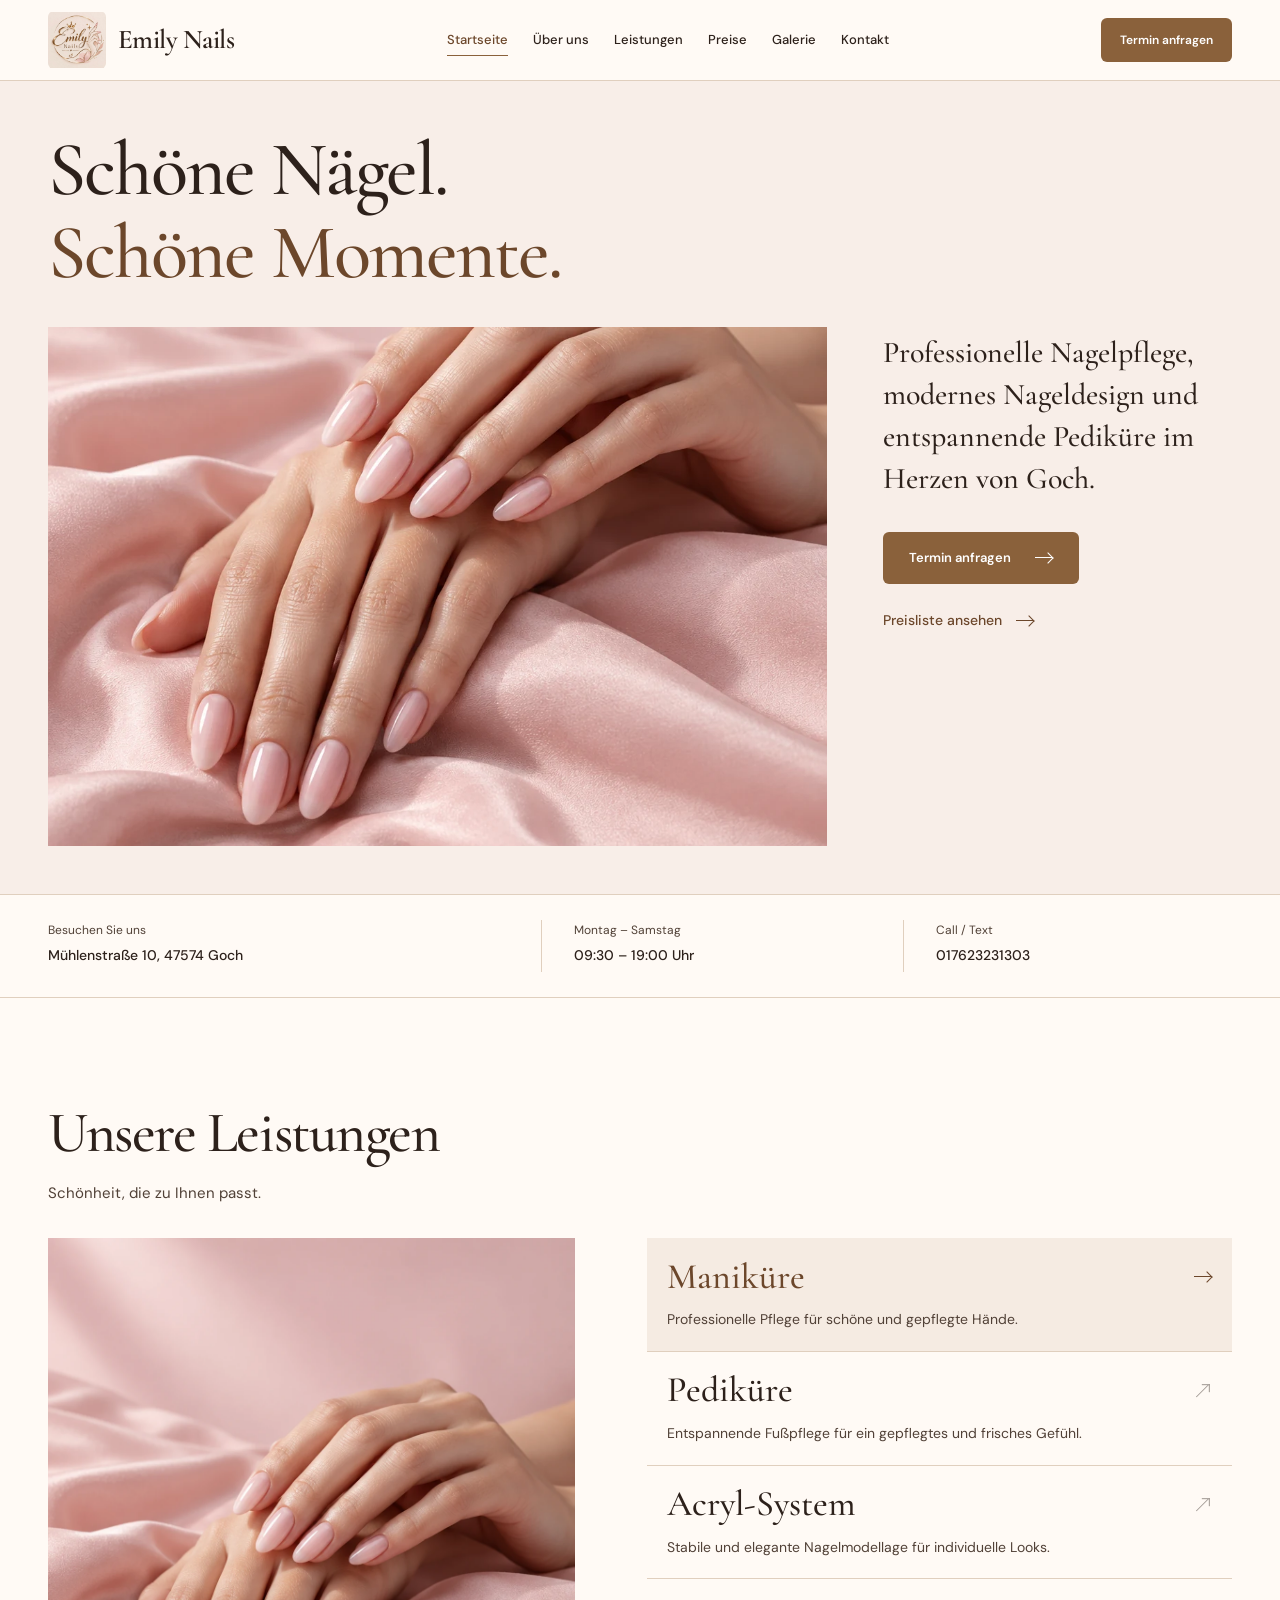
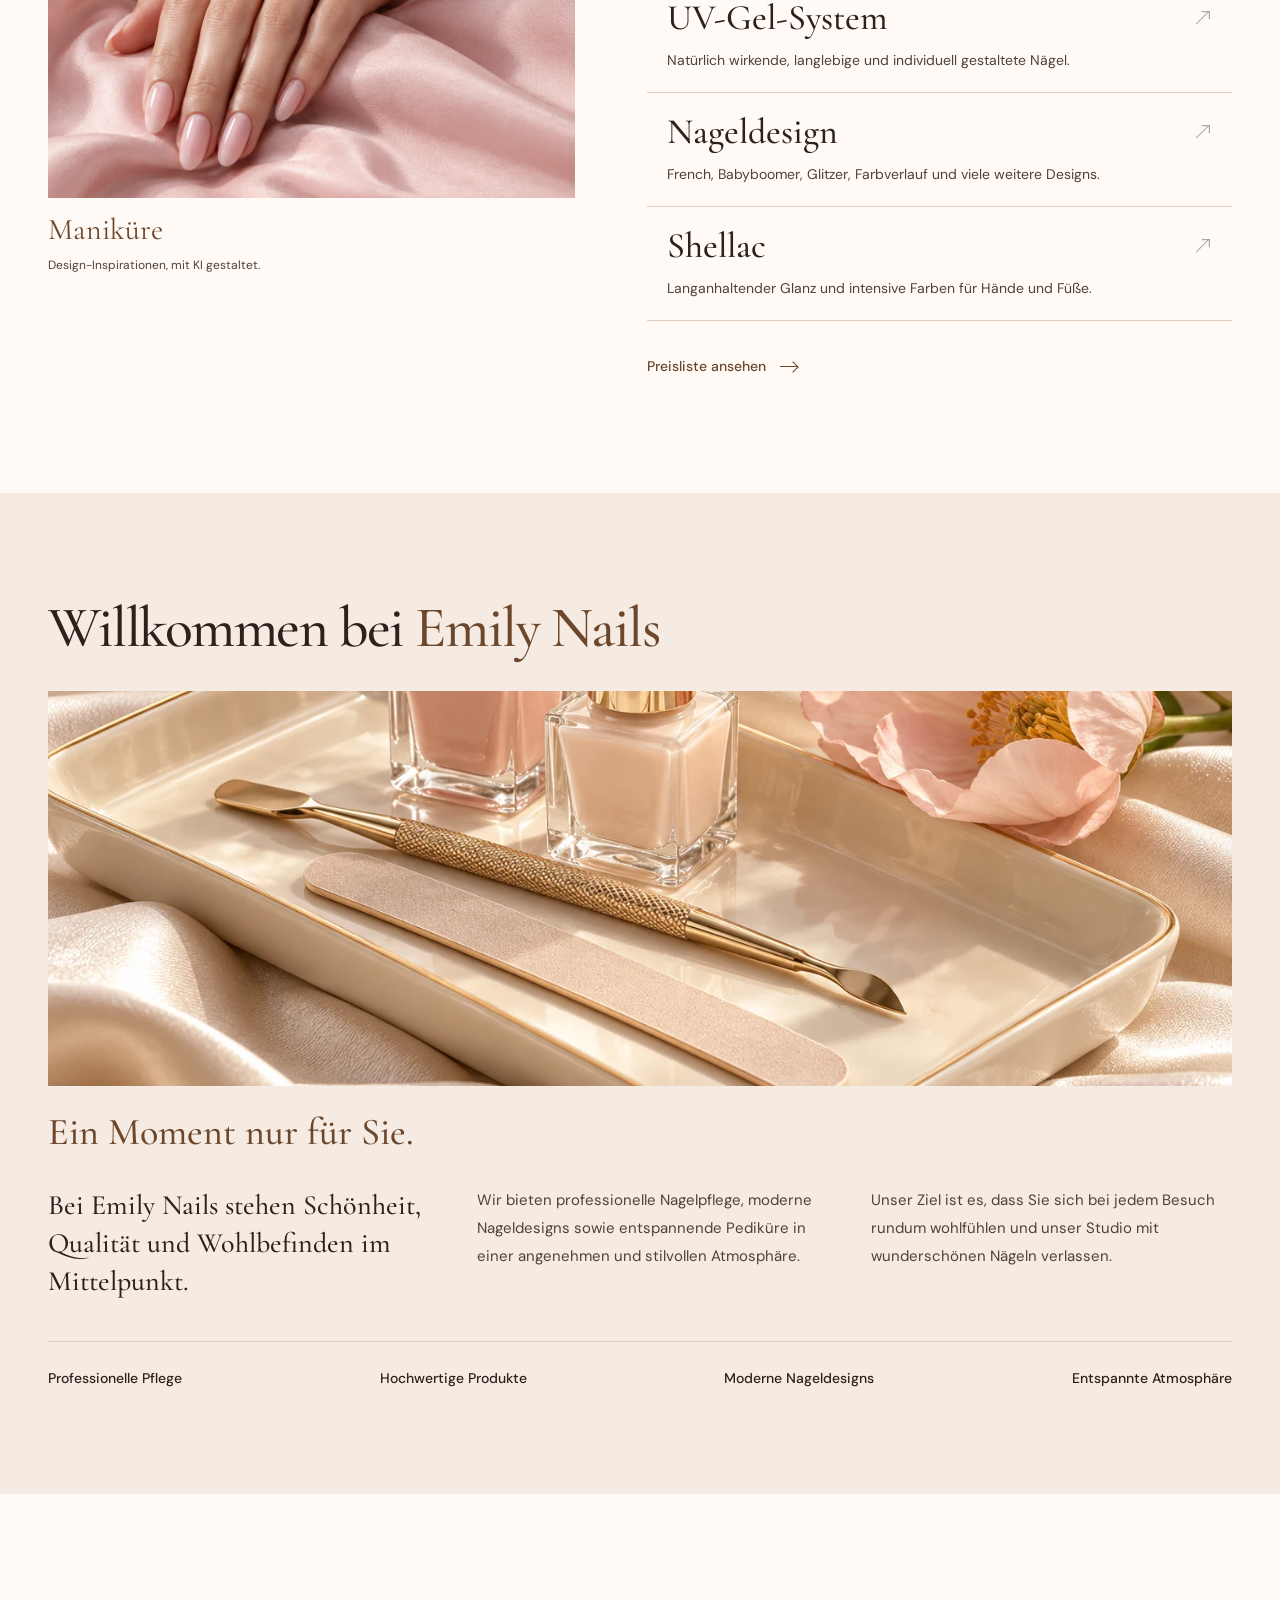
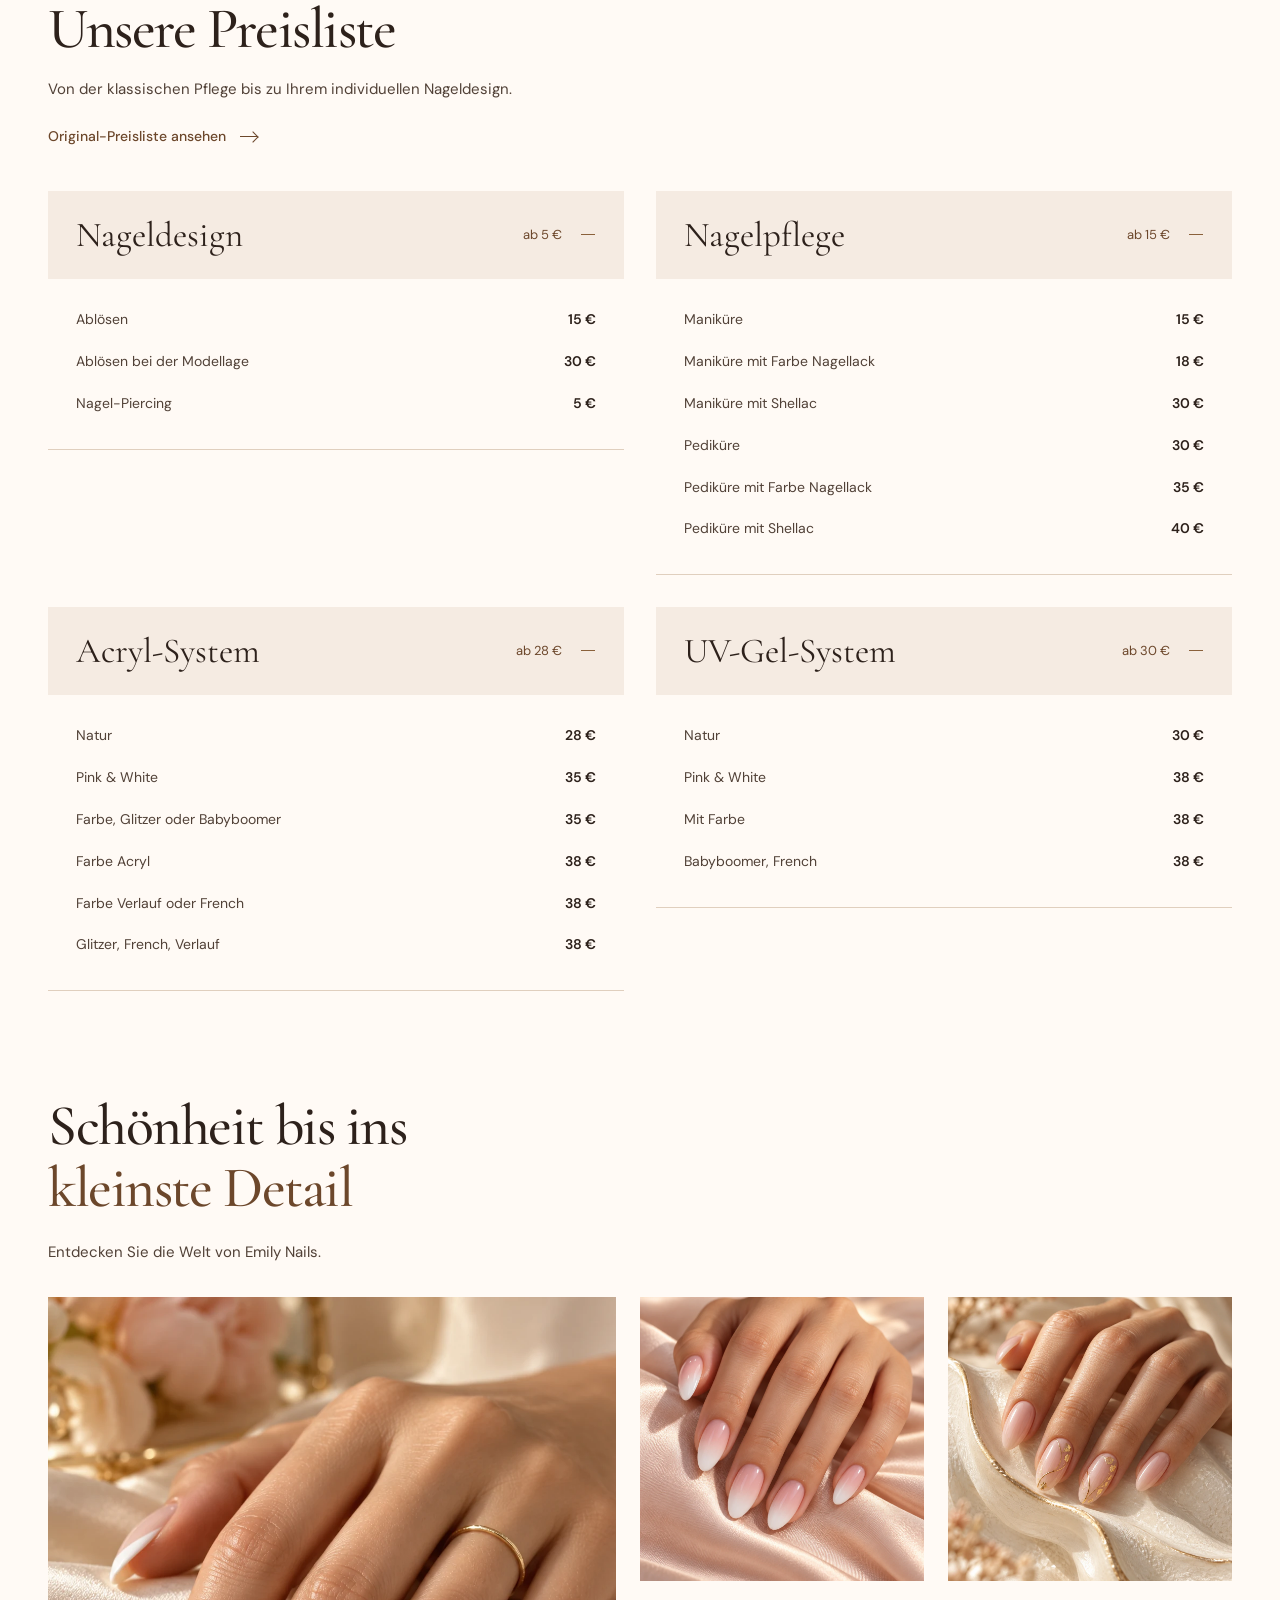
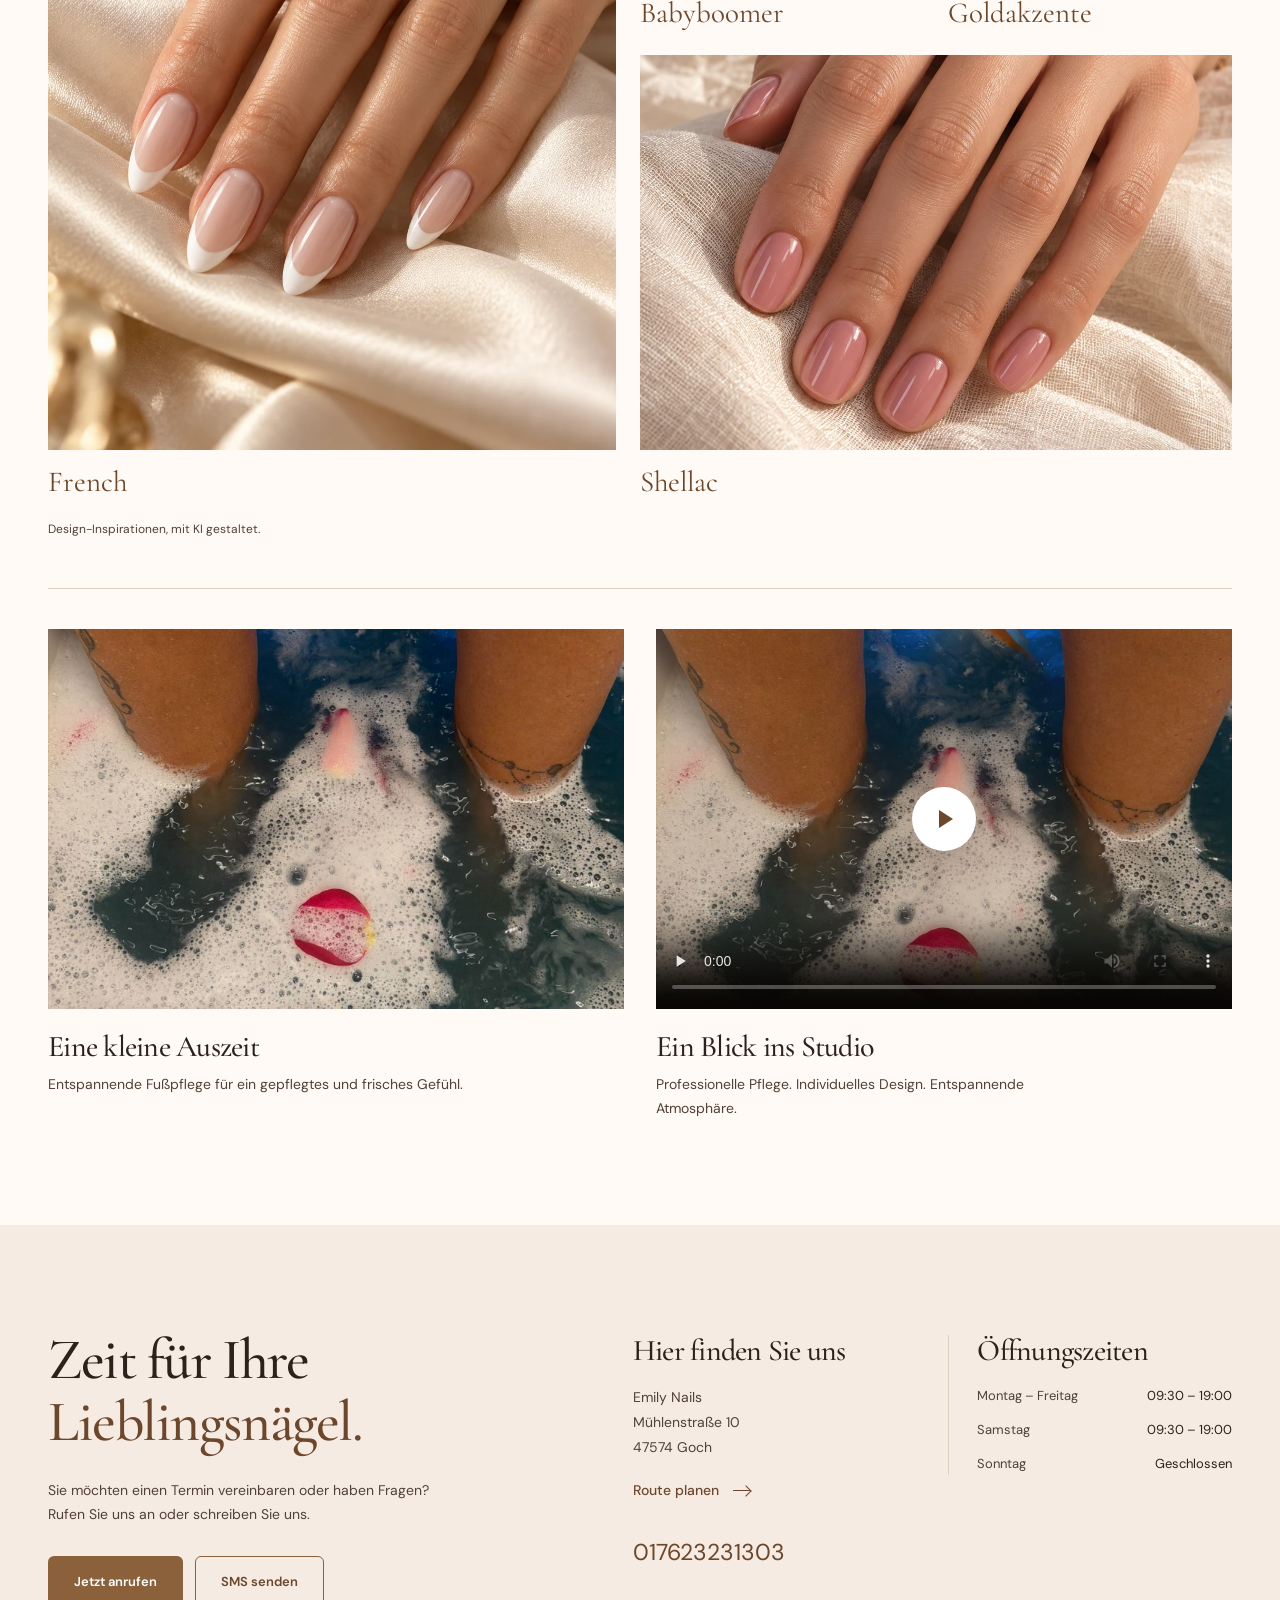
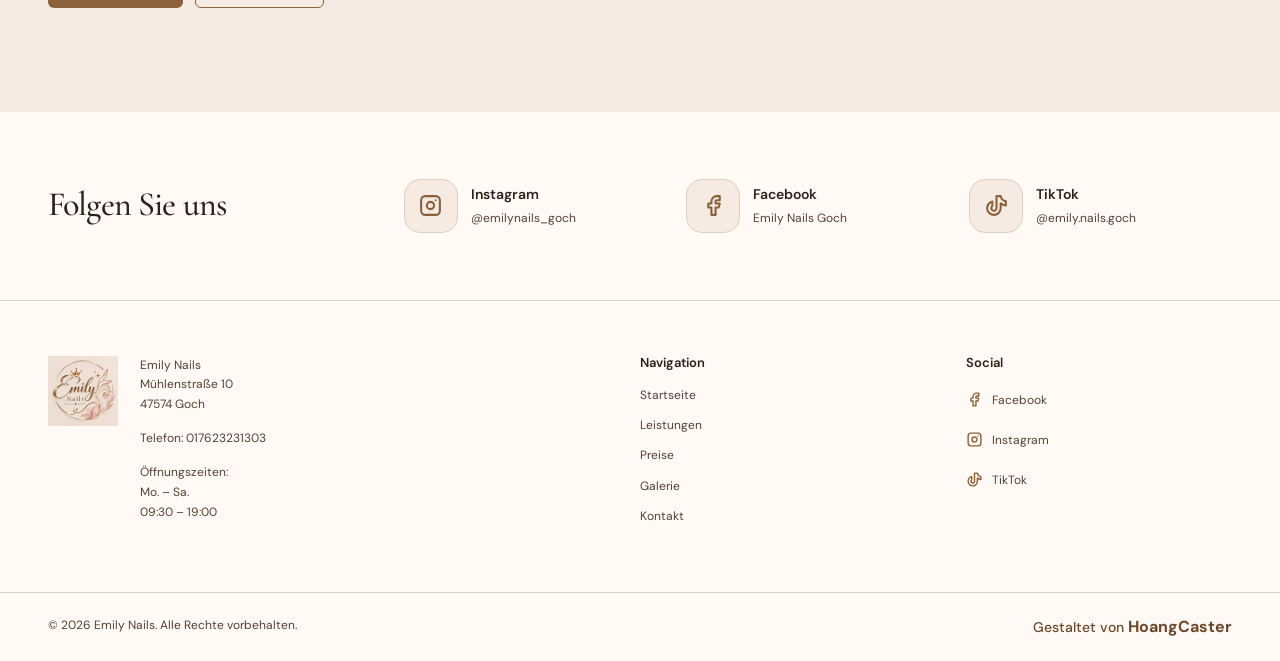
==== commit d3abc62f: "upload" ====
--- a/index.html
+++ b/index.html
@@ -18,9 +18,9 @@
     <meta name="theme-color" content="#f5ebe2" />
     <link rel="stylesheet" href="style.css" />
   </head>
-  <body>
+  <body id="top">
     <a class="skip-link" href="#main">Zum Inhalt springen</a>
-    <header class="site-header" id="top">
+    <header class="site-header">
       <div class="container nav-wrap">
         <a class="brand" href="#top" aria-label="Emily Nails Startseite"><img src="logo.jpg" alt="Emily Nails Logo" width="60" height="60" /><span class="brand-name">Emily Nails</span></a>
         <nav class="main-nav" id="main-nav" aria-label="Hauptnavigation">
@@ -46,7 +46,7 @@
             </div>
           </div>
           <div class="hero-media">
-            <img src="assets/hero-manicure.webp" alt="" width="1024" height="1280" fetchpriority="high" />
+            <img src="assets/hero-manicure.webp" alt="" width="1122" height="1402" fetchpriority="high" />
           </div>
         </div>
       </section>
@@ -220,10 +220,10 @@
         <div class="container">
           <div class="section-heading"><h2 id="gallery-title">Schönheit bis ins<br /><span>kleinste Detail</span></h2><p>Entdecken Sie die Welt von Emily Nails.</p></div>
           <div class="inspiration-grid" aria-label="Design-Inspirationen">
-            <figure><img src="assets/french-manicure.webp" alt="French-Maniküre mit zarten weißen Spitzen" width="1024" height="1280" loading="lazy" /><figcaption>French</figcaption></figure>
-            <figure><img src="assets/babyboomer-nails.webp" alt="Babyboomer-Nägel mit sanftem Farbverlauf" width="1024" height="1280" loading="lazy" /><figcaption>Babyboomer</figcaption></figure>
-            <figure><img src="assets/gold-nail-art.webp" alt="Zartes Nageldesign mit goldenen Akzenten" width="1024" height="1280" loading="lazy" /><figcaption>Goldakzente</figcaption></figure>
-            <figure><img src="assets/shellac-rose.webp" alt="Glänzende Shellac-Nägel in sanftem Rosé" width="1024" height="1280" loading="lazy" /><figcaption>Shellac</figcaption></figure>
+            <figure><img src="assets/french-manicure.webp" alt="French-Maniküre mit zarten weißen Spitzen" width="1122" height="1402" loading="lazy" /><figcaption>French</figcaption></figure>
+            <figure><img src="assets/babyboomer-nails.webp" alt="Babyboomer-Nägel mit sanftem Farbverlauf" width="1122" height="1402" loading="lazy" /><figcaption>Babyboomer</figcaption></figure>
+            <figure><img src="assets/gold-nail-art.webp" alt="Zartes Nageldesign mit goldenen Akzenten" width="1122" height="1402" loading="lazy" /><figcaption>Goldakzente</figcaption></figure>
+            <figure><img src="assets/shellac-rose.webp" alt="Glänzende Shellac-Nägel in sanftem Rosé" width="1122" height="1402" loading="lazy" /><figcaption>Shellac</figcaption></figure>
           </div>
           <p class="inspiration-note">Design-Inspirationen, mit KI gestaltet.</p>
           <div class="gallery-grid">
@@ -314,7 +314,7 @@
     <footer class="site-footer">
         <div class="container footer-wrap">
           <div class="footer-brand">
-            <img src="logo.jpg" alt="Emily Nails Logo" />
+            <a class="footer-logo" href="#top" aria-label="Emily Nails Startseite"><img src="logo.jpg" alt="Emily Nails Logo" width="70" height="70" /></a>
             <p>Emily Nails<br />Mühlenstraße 10<br />47574 Goch</p>
             <p>Telefon: <a href="tel:017623231303">017623231303</a></p>
             <p>Öffnungszeiten:<br />Mo. – Sa.<br />09:30 – 19:00</p>
--- a/style.css
+++ b/style.css
@@ -71,7 +71,8 @@
 .site-footer { background: var(--background); }
 .footer-wrap { display: grid; grid-template-columns: 2fr 1fr 1fr; gap: 60px; padding-block: 55px; }
 .footer-brand { display: grid; grid-template-columns: 70px 1fr; column-gap: 22px; align-items: start; }
-.footer-brand img { width: 70px; height: 70px; grid-row: 1 / 4; }
+.footer-logo { width: 70px; height: 70px; grid-row: 1 / 4; }
+.footer-brand img { width: 70px; height: 70px; }
 .footer-brand p { margin-bottom: 12px; font-size: 12px; color: var(--muted); line-height: 1.65; }
 .footer-wrap h3 { font-family: var(--body); font-size: 13px; font-weight: 600; letter-spacing: 0; margin-bottom: 15px; }
 .footer-wrap ul { list-style: none; padding: 0; margin: 0; font-size: 12px; color: var(--muted); }
@@ -95,15 +96,16 @@
 .btn { gap: 24px; min-height: 52px; font-size: 13px; }
 .header-cta { min-height: 44px; font-size: 12px; }
 .hero { padding-block: 48px; background: var(--cover); }
-.hero-grid { display: grid; grid-template-columns: repeat(12, minmax(0, 1fr)); grid-template-rows: auto 360px; gap: var(--content-gap); }
+.hero-grid { display: grid; grid-template-columns: repeat(12, minmax(0, 1fr)); grid-template-rows: auto auto; gap: var(--content-gap); }
 .hero-copy { display: contents; }
 .hero-copy h1 { grid-column: 1 / 9; grid-row: 1; animation: cover-type .9s var(--ease) both; }
 .hero-copy h1 span { color: var(--gold-deep); }
 .hero-bottom { grid-column: 9 / -1; grid-row: 1 / 3; align-self: center; padding-left: 24px; }
 .hero-bottom > p { max-width: 26ch; color: var(--ink); font: 500 30px/1.4 var(--display); }
 .hero-actions { display: flex; flex-direction: column; align-items: flex-start; gap: 15px; margin-top: 32px; }
-.hero-media { grid-column: 1 / 9; grid-row: 2; position: relative; min-height: 0; overflow: hidden; background: var(--petal); animation: cover-photo 1.1s var(--ease) both; }
-.hero-media img { position: absolute; inset: 0; width: 100%; height: 100%; object-fit: cover; object-position: 50% 56%; }
+.hero-media { grid-column: 1 / 9; grid-row: 2; position: relative; min-height: 0; aspect-ratio: 3 / 2; overflow: hidden; background: var(--petal); animation: cover-photo 1.1s var(--ease) both; }
+/* Focus the crop on both manicures, keeping the lower fingertips in frame. */
+.hero-media img { position: absolute; inset: 0; width: 100%; height: 100%; object-fit: cover; object-position: 50% 82%; }
 @keyframes cover-type { from { transform: translateY(18px); opacity: .8; } to { transform: translateY(0); opacity: 1; } }
 @keyframes cover-photo { from { clip-path: inset(0 0 6% 0); } to { clip-path: inset(0); } }
 .studio-info { border-top: 1px solid var(--line); border-bottom: 1px solid var(--line); }
@@ -184,15 +186,18 @@
 .section-heading { margin-bottom: var(--content-gap); }
 .section-heading h2 span { color: var(--gold-deep); }
 .section-heading p { color: var(--muted); margin-top: 20px; font-size: 15px; }
-.inspiration-grid { display: grid; grid-template-columns: 1.4fr 1fr 1fr; gap: 24px; align-items: stretch; }
+.inspiration-grid { display: grid; grid-template-columns: 2fr 1fr 1fr; gap: 24px; align-items: stretch; }
 .inspiration-grid figure { min-width: 0; }
 .inspiration-grid figure:nth-child(1) { grid-column: 1; grid-row: 1 / 3; display: flex; flex-direction: column; }
 .inspiration-grid figure:nth-child(2) { grid-column: 2; grid-row: 1; }
 .inspiration-grid figure:nth-child(3) { grid-column: 3; grid-row: 1; }
 .inspiration-grid figure:nth-child(4) { grid-column: 2 / 4; grid-row: 2; }
-.inspiration-grid img { width: 100%; height: auto; aspect-ratio: 4 / 5; object-fit: cover; background: var(--cream); }
-.inspiration-grid figure:nth-child(1) img { flex: 1; height: 0; min-height: 0; aspect-ratio: auto; }
-.inspiration-grid figure:nth-child(4) img { aspect-ratio: 2.6 / 1; }
+.inspiration-grid img { width: 100%; height: auto; aspect-ratio: 1 / 1; object-fit: cover; background: var(--cream); }
+/* Individual focal points preserve the nail tips within each editorial frame. */
+.inspiration-grid figure:nth-child(1) img { flex: 1; height: 0; min-height: 0; aspect-ratio: auto; object-position: 50% 65%; }
+.inspiration-grid figure:nth-child(2) img { object-position: 50% 60%; }
+.inspiration-grid figure:nth-child(3) img { object-position: 50% 55%; }
+.inspiration-grid figure:nth-child(4) img { aspect-ratio: 3 / 2; object-position: 50% 65%; }
 .inspiration-grid figcaption { padding-top: 15px; font: 29px/1.2 var(--display); color: var(--gold-deep); }
 .inspiration-note { font-size: 12px; color: var(--muted); margin-top: 20px; margin-bottom: 48px; }
 .gallery-grid { display: grid; grid-template-columns: 1fr 1fr; gap: var(--content-gap); align-items: start; padding-top: 40px; border-top: 1px solid var(--line); }
@@ -253,7 +258,6 @@
   .main-nav a::after { display: none; }
   :root { --section-space: 72px; }
   h1 { font-size: clamp(54px, 7vw, 68px); }
-  .hero-grid { grid-template-rows: auto 320px; }
   .hero-media { grid-column: 1 / 9; }
   .hero-bottom { grid-column: 9 / -1; padding-left: 0; }
   .hero-bottom > p { font-size: 25px; }
@@ -293,13 +297,13 @@
   .nav-toggle { width: 42px; height: 42px; flex-shrink: 0; }
   .main-nav { padding-inline: 20px; }
   .hero { padding: 32px 0; }
-  .hero-grid { grid-template-columns: 1fr; grid-template-rows: auto auto 260px; gap: 20px; }
+  .hero-grid { grid-template-columns: 1fr; grid-template-rows: auto auto auto; gap: 20px; }
   h1 { font-size: clamp(40px, 10.6vw, 70px); }
   h2 { font-size: clamp(38px, 9.5vw, 52px); }
   h3 { font-size: 28px; }
   .hero-copy h1 { grid-column: 1; grid-row: 1; }
-  .hero-media { grid-column: 1; grid-row: 3; }
-  .hero-media img { object-position: 50% 65%; }
+  .hero-media { grid-column: 1; grid-row: 3; aspect-ratio: 1 / 1; }
+  .hero-media img { object-position: 50% 100%; }
   .hero-bottom { grid-column: 1; grid-row: 2; padding-left: 0; }
   .hero-bottom > p { max-width: 42ch; font: 400 14px/1.8 var(--body); color: var(--muted); }
   .hero-actions { flex-direction: row; flex-wrap: wrap; align-items: center; gap: 12px 20px; margin-top: 18px; }
@@ -349,7 +353,8 @@
   .section-heading p { font-size: 14px; margin-top: 17px; }
   .inspiration-grid { grid-template-columns: repeat(2, minmax(0, 1fr)); gap: 24px 18px; }
   .inspiration-grid figure:nth-child(n) { grid-column: auto; grid-row: auto; display: block; }
-  .inspiration-grid figure:nth-child(n) img { height: auto; aspect-ratio: 4 / 5; }
+  .inspiration-grid figure:nth-child(n) img { height: auto; aspect-ratio: 1 / 1; }
+  .inspiration-grid figure:nth-child(4) img { object-position: 50% 80%; }
   .inspiration-grid figcaption { font-size: 24px; padding-top: 10px; }
   .inspiration-note { font-size: 12px; margin-top: 23px; margin-bottom: 36px; }
   .gallery-grid { grid-template-columns: 1fr; gap: 34px; padding-top: 35px; }
@@ -383,7 +388,6 @@
 @media (max-width: 370px) {
   .container { width: calc(100% - 32px); }
   .brand-name { display: none; }
-  .hero-grid { grid-template-rows: auto auto 220px; }
   .hero-actions { gap: 8px 14px; }
   .hero-actions .btn { padding-inline: 14px; gap: 12px; }
   .hero-actions .text-link { font-size: 12px; }
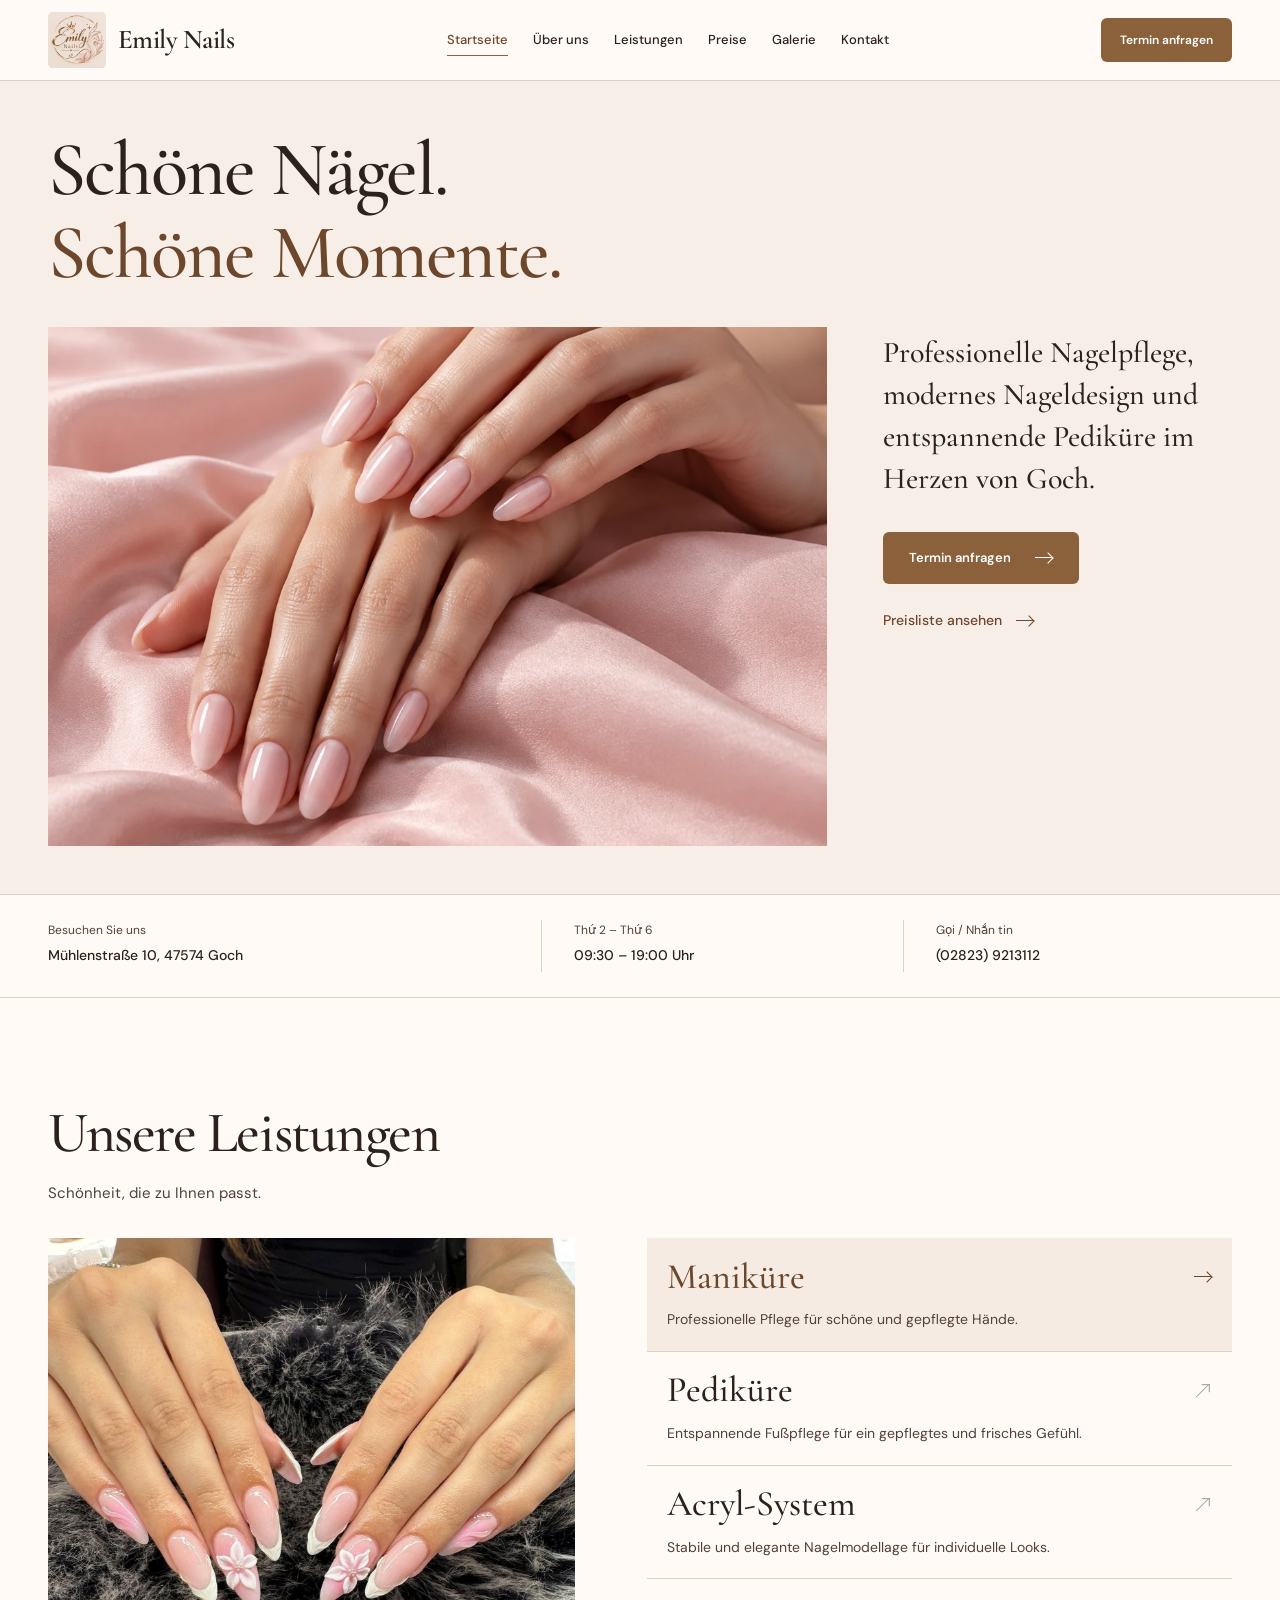
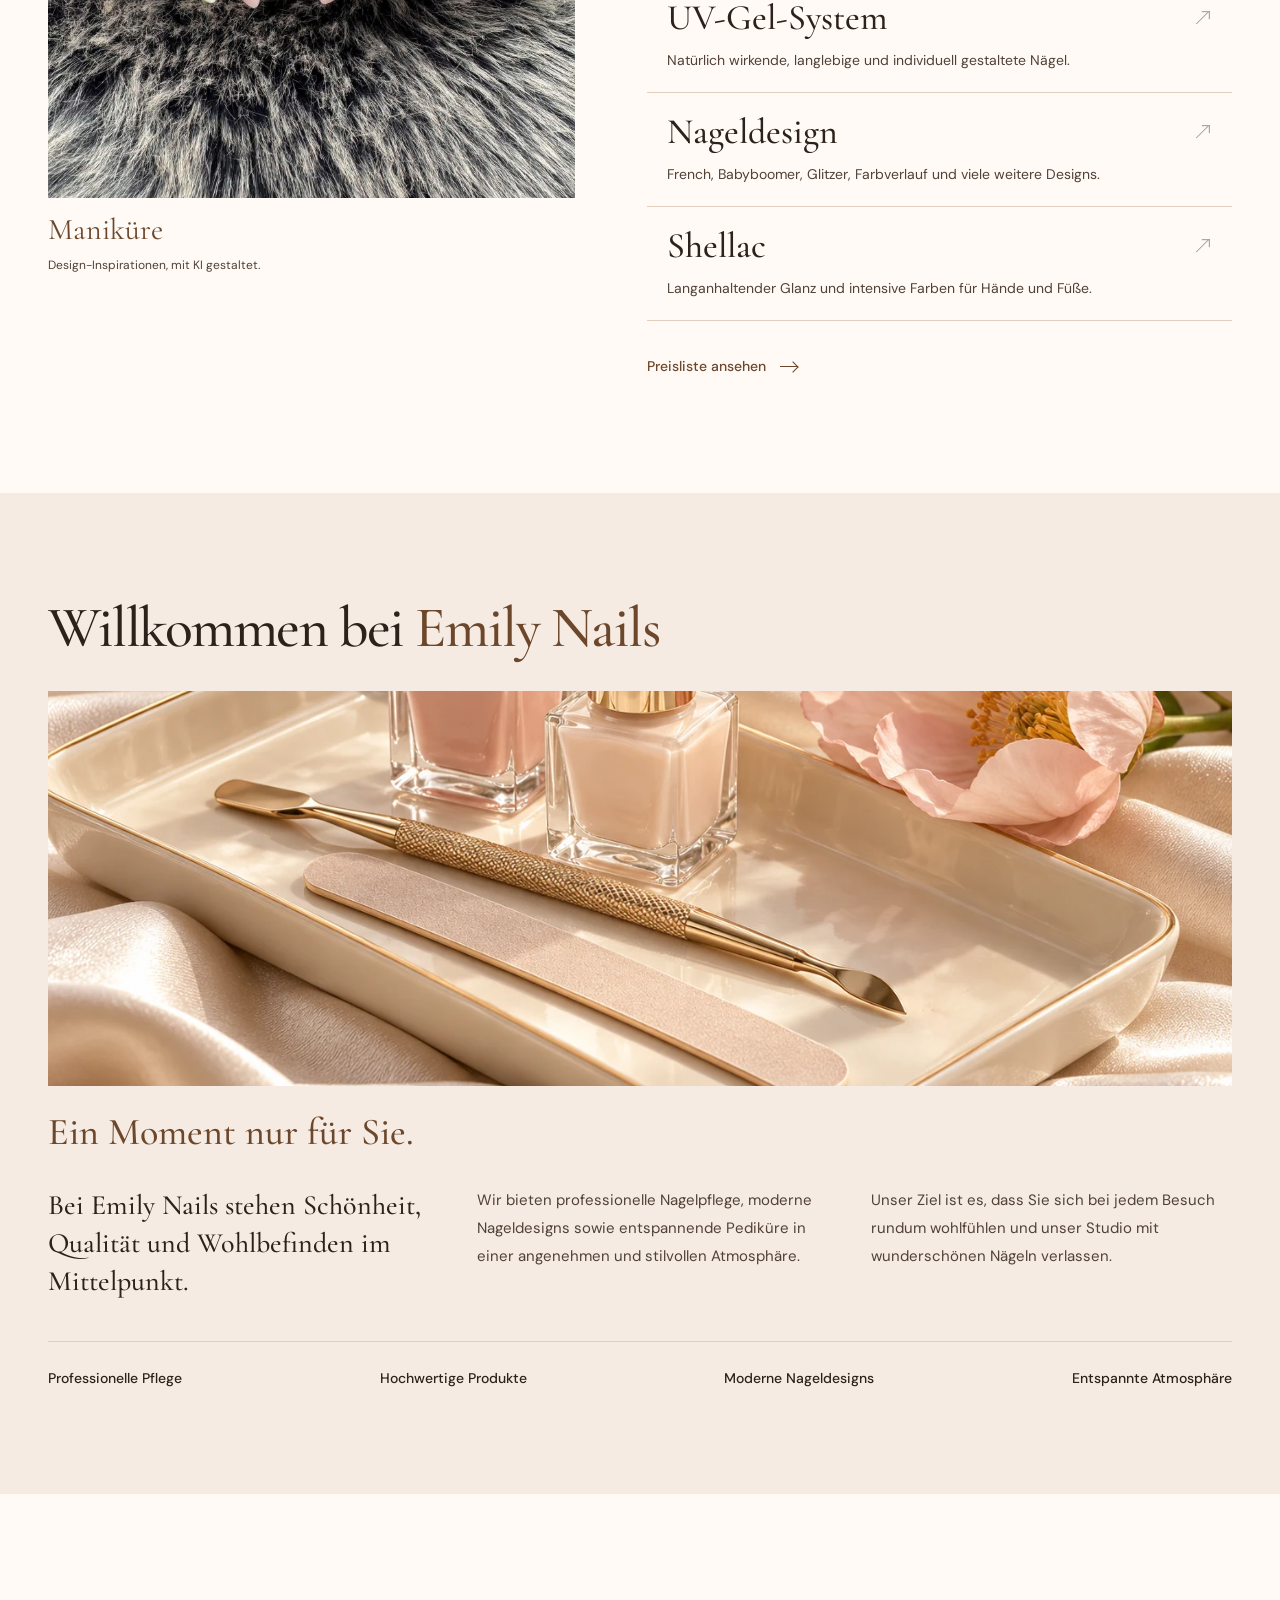
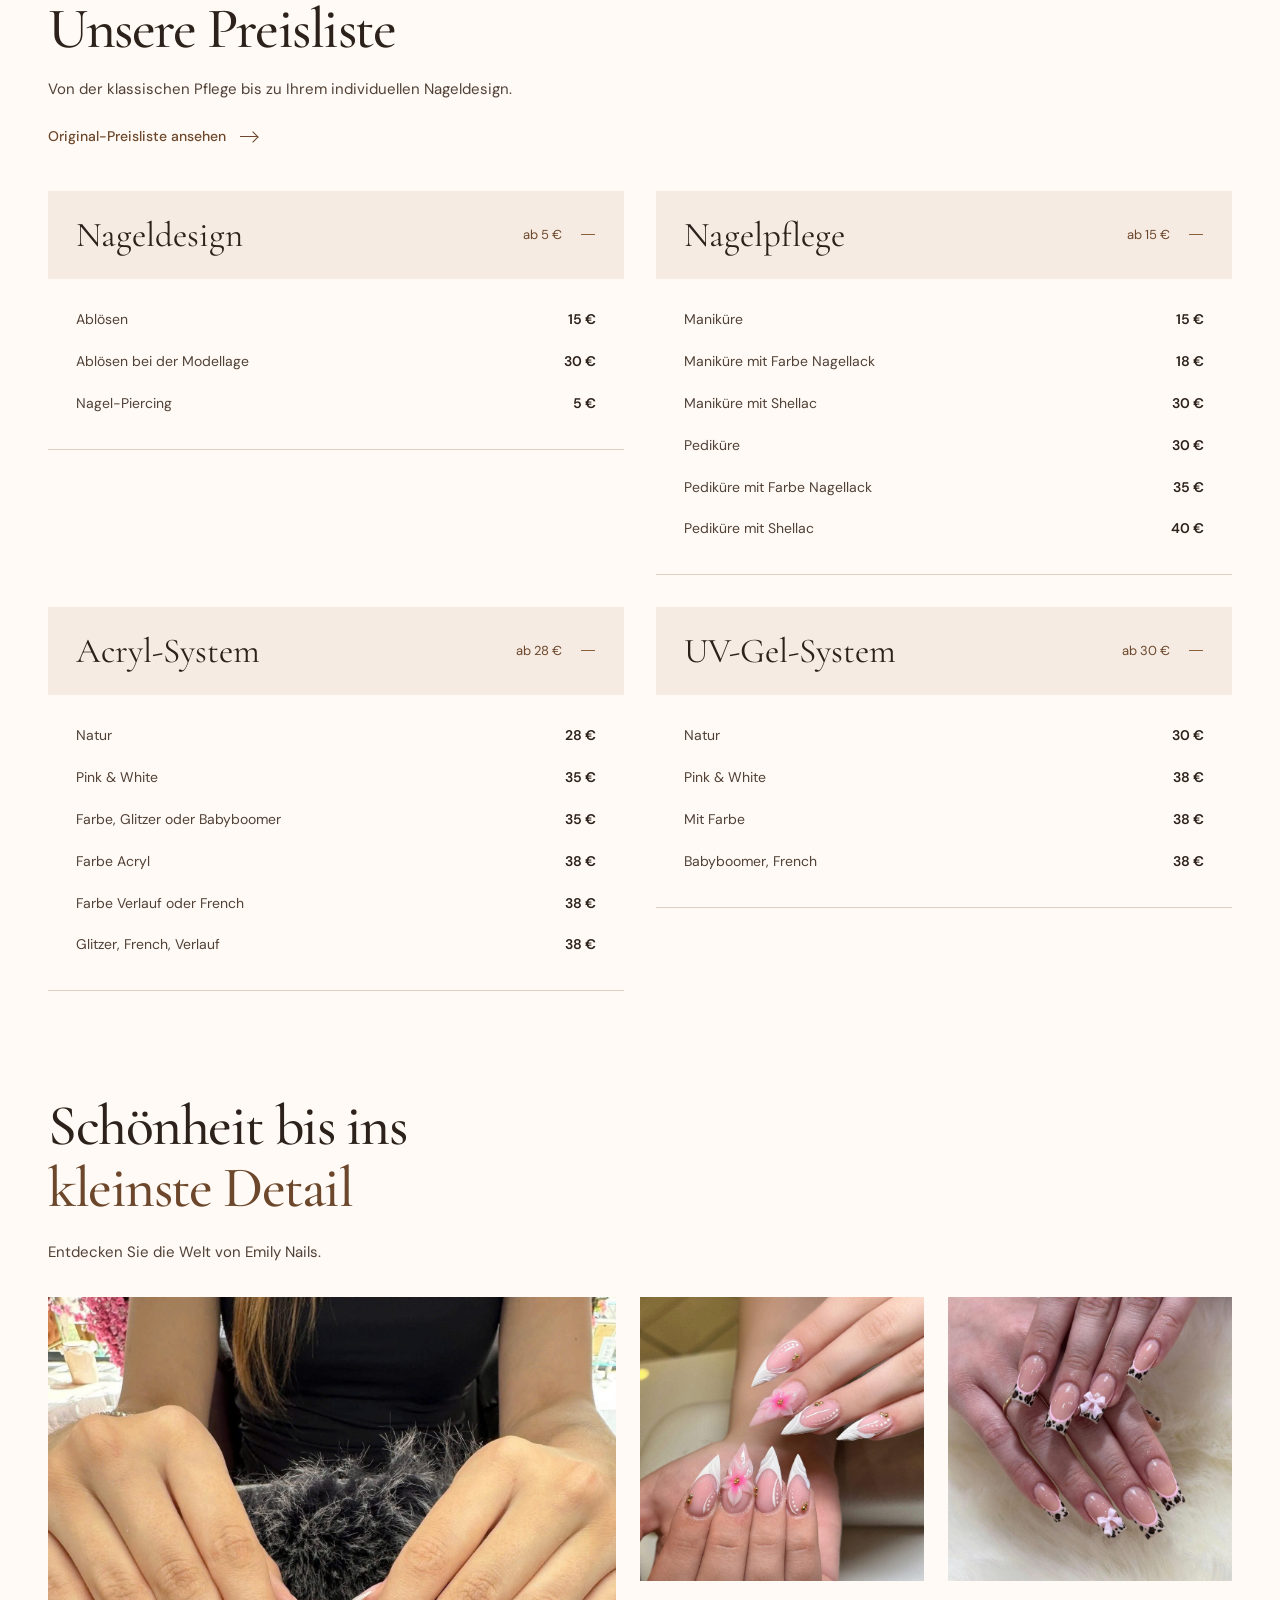
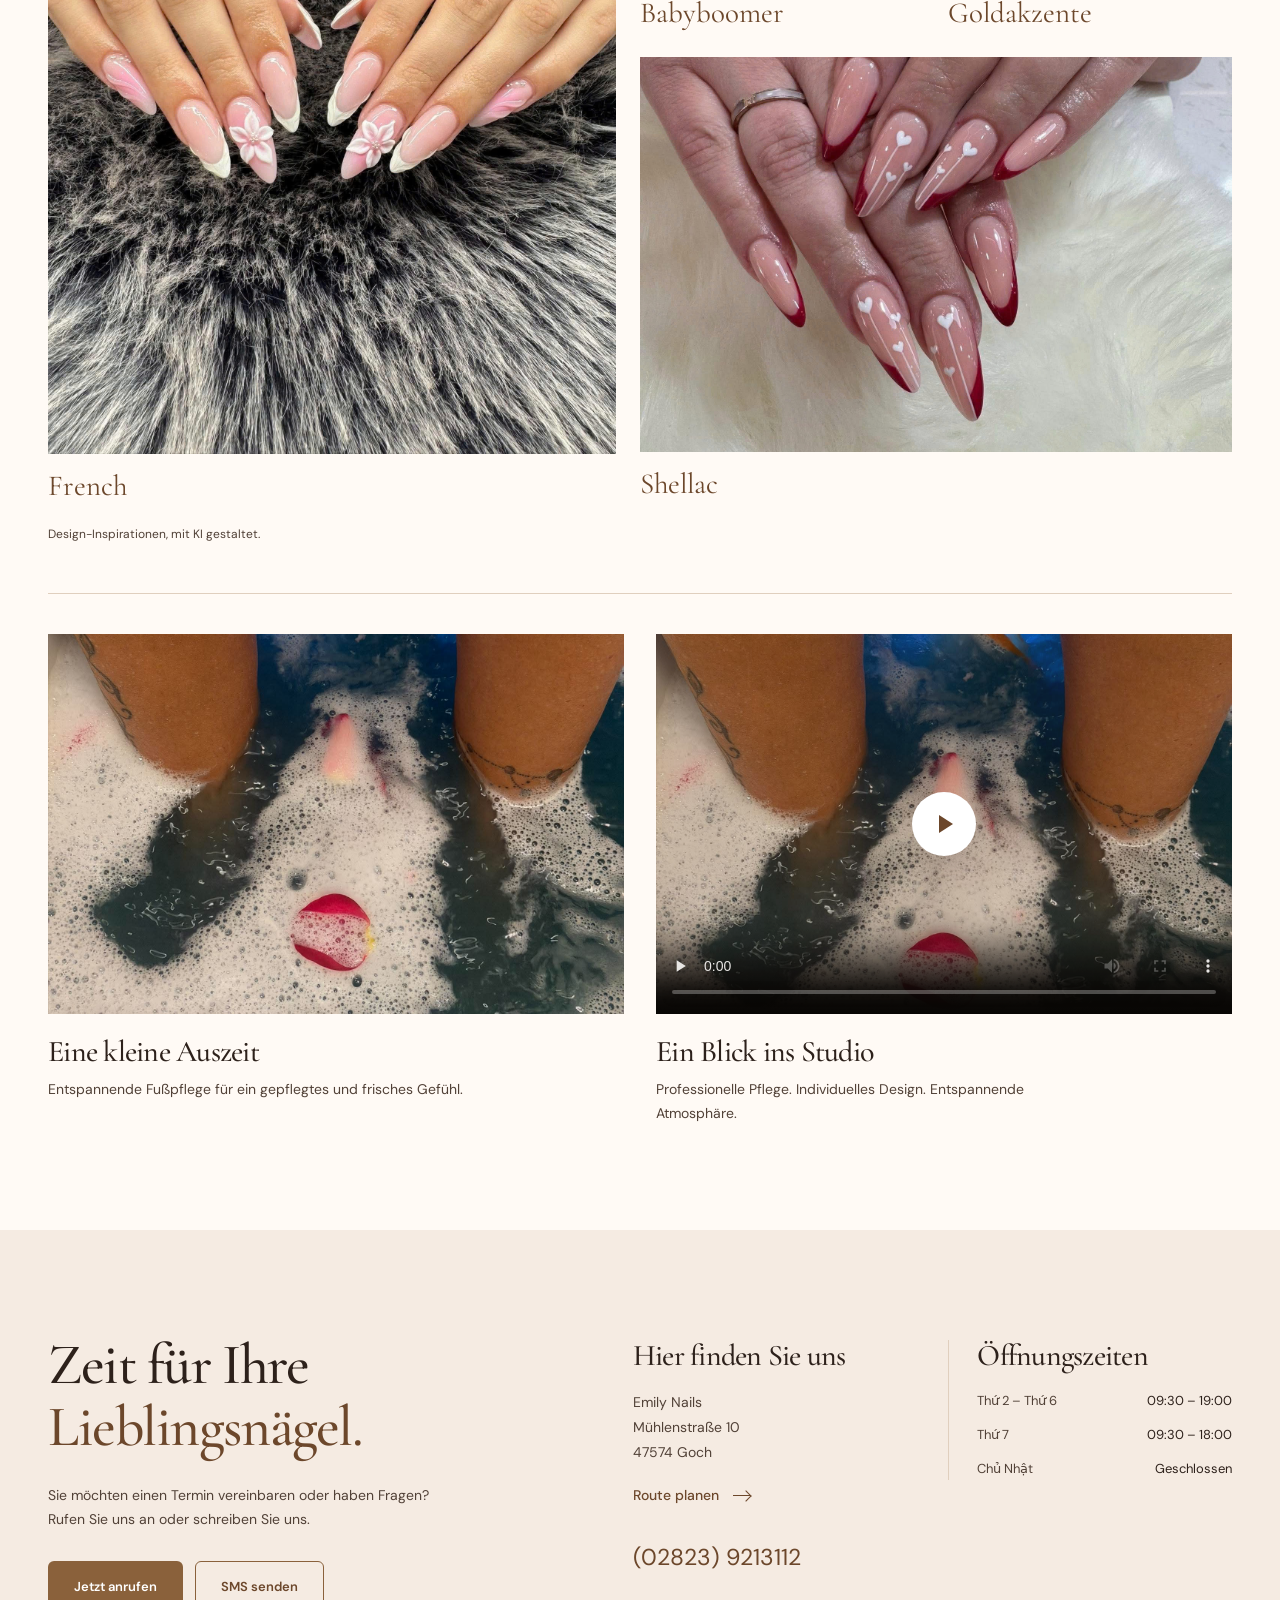
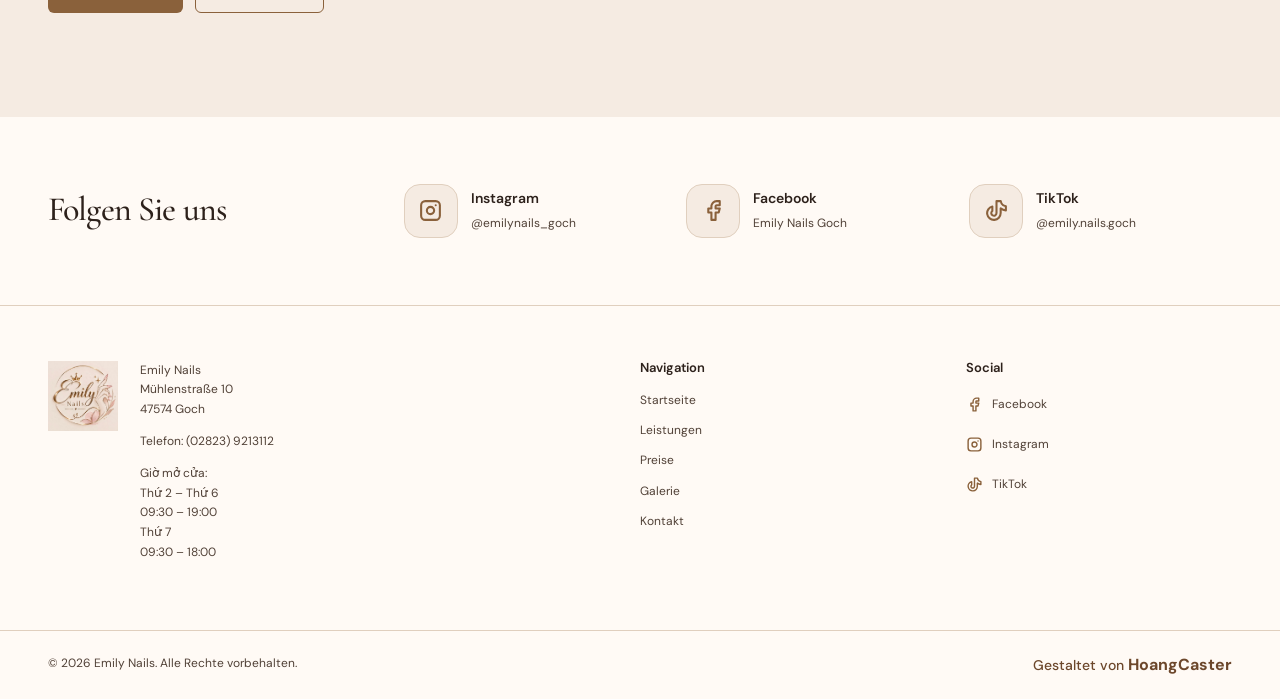
==== commit 206f32ab: "upload" ====
--- a/index.html
+++ b/index.html
@@ -53,42 +53,41 @@
       <aside class="studio-info" aria-label="Kontaktinformationen">
         <div class="container studio-info-grid">
           <div><span class="info-label">Besuchen Sie uns</span><a href="https://www.google.com/maps/search/?api=1&query=M%C3%BChlenstra%C3%9Fe+10%2C+47574+Goch" target="_blank" rel="noopener noreferrer">Mühlenstraße 10, 47574 Goch</a></div>
-          <div><span class="info-label">Montag – Samstag</span><a href="#oeffnungszeiten">09:30 – 19:00 Uhr</a></div>
-          <div><span class="info-label">Call / Text</span><a href="tel:017623231303">017623231303</a></div>
+          <div><span class="info-label">Thứ 2 – Thứ 6</span><a href="#oeffnungszeiten">09:30 – 19:00 Uhr</a></div>
+          <div><span class="info-label">Gọi / Nhắn tin</span><a href="tel:+4928239213112">(02823) 9213112</a></div>
         </div>
       </aside>
       <section class="services section" id="leistungen" aria-labelledby="services-title">
         <div class="container">
           <div class="section-intro"><h2 id="services-title">Unsere Leistungen</h2><p>Schönheit, die zu Ihnen passt.</p></div>
           <div class="services-layout">
-            <div class="service-preview" id="service-preview">              <figure class="service-preview-panel" data-service-panel="0" ><img src="assets/hero-manicure.webp" alt="" width="1024" height="1280" loading="lazy" /><figcaption>Maniküre</figcaption></figure>
-              <figure class="service-preview-panel" data-service-panel="1" hidden><img src="assets/pedicure-care.webp" alt="" width="1024" height="1280" loading="lazy" /><figcaption>Pediküre</figcaption></figure>
-              <figure class="service-preview-panel" data-service-panel="2" hidden><img src="assets/french-manicure.webp" alt="" width="1024" height="1280" loading="lazy" /><figcaption>Acryl-System</figcaption></figure>
-              <figure class="service-preview-panel" data-service-panel="3" hidden><img src="assets/babyboomer-nails.webp" alt="" width="1024" height="1280" loading="lazy" /><figcaption>UV-Gel-System</figcaption></figure>
+            <div class="service-preview" id="service-preview">                          <figure class="service-preview-panel" data-service-panel="0" ><img src="new1.jpg" alt="Thực tế nail đẹp tại Emily Nails" width="1024" height="1280" loading="lazy" /><figcaption>Maniküre</figcaption></figure>
+            <figure class="service-preview-panel" data-service-panel="1" hidden><img src="new2.jpg" alt="Pediküre thực tế tại Emily Nails" width="1024" height="1280" loading="lazy" /><figcaption>Pediküre</figcaption></figure>
+            <figure class="service-preview-panel" data-service-panel="2" hidden><img src="new3.jpg" alt="Acryl-System thực tế tại Emily Nails" width="1024" height="1280" loading="lazy" /><figcaption>Acryl-System</figcaption></figure>
+            <figure class="service-preview-panel" data-service-panel="3" hidden><img src="new4.jpg" alt="UV-Gel-System thực tế tại Emily Nails" width="1024" height="1280" loading="lazy" /><figcaption>UV-Gel-System</figcaption></figure>
               <figure class="service-preview-panel" data-service-panel="4" hidden><img src="assets/gold-nail-art.webp" alt="" width="1024" height="1280" loading="lazy" /><figcaption>Nageldesign</figcaption></figure>
-              <figure class="service-preview-panel" data-service-panel="5" hidden><img src="assets/shellac-rose.webp" alt="" width="1024" height="1280" loading="lazy" /><figcaption>Shellac</figcaption></figure>
-              <p class="service-preview-note">Design-Inspirationen, mit KI gestaltet.</p>
+              <figure class="service-preview-panel" data-service-panel="5" hidden><img src="assets/shellac-rose.webp" alt="" width="1024" height="1280" loading="lazy" /><figcaption>Shellac</figcaption></figure>              <p class="service-preview-note">Design-Inspirationen, mit KI gestaltet.</p>
             </div>
             <div class="service-grid">
               <article class="service-item" data-service="0">
                 <h3><button class="service-select" type="button" aria-controls="service-preview" aria-pressed="true" data-service-select="0"><span>Maniküre</span><span class="link-arrow" aria-hidden="true"></span></button></h3>
                 <p>Professionelle Pflege für schöne und gepflegte Hände.</p>
-                <div class="service-image"><img src="assets/hero-manicure.webp" alt="" width="1024" height="1280" loading="lazy" /></div>
+                <div class="service-image"><img src="new1.jpg" alt="Maniküre thực tế tại Emily Nails" width="1024" height="1280" loading="lazy" /></div>
               </article>
               <article class="service-item" data-service="1">
                 <h3><button class="service-select" type="button" aria-controls="service-preview" aria-pressed="false" data-service-select="1"><span>Pediküre</span><span class="link-arrow" aria-hidden="true"></span></button></h3>
                 <p>Entspannende Fußpflege für ein gepflegtes und frisches Gefühl.</p>
-                <div class="service-image"><img src="assets/pedicure-care.webp" alt="" width="1024" height="1280" loading="lazy" /></div>
+                <div class="service-image"><img src="new2.jpg" alt="Pediküre thực tế tại Emily Nails" width="1024" height="1280" loading="lazy" /></div>
               </article>
               <article class="service-item" data-service="2">
                 <h3><button class="service-select" type="button" aria-controls="service-preview" aria-pressed="false" data-service-select="2"><span>Acryl-System</span><span class="link-arrow" aria-hidden="true"></span></button></h3>
                 <p>Stabile und elegante Nagelmodellage für individuelle Looks.</p>
-                <div class="service-image"><img src="assets/french-manicure.webp" alt="" width="1024" height="1280" loading="lazy" /></div>
+                <div class="service-image"><img src="new3.jpg" alt="Acryl-System thực tế tại Emily Nails" width="1024" height="1280" loading="lazy" /></div>
               </article>
               <article class="service-item" data-service="3">
                 <h3><button class="service-select" type="button" aria-controls="service-preview" aria-pressed="false" data-service-select="3"><span>UV-Gel-System</span><span class="link-arrow" aria-hidden="true"></span></button></h3>
                 <p>Natürlich wirkende, langlebige und individuell gestaltete Nägel.</p>
-                <div class="service-image"><img src="assets/babyboomer-nails.webp" alt="" width="1024" height="1280" loading="lazy" /></div>
+                <div class="service-image"><img src="new4.jpg" alt="UV-Gel-System thực tế tại Emily Nails" width="1024" height="1280" loading="lazy" /></div>
               </article>
               <article class="service-item" data-service="4">
                 <h3><button class="service-select" type="button" aria-controls="service-preview" aria-pressed="false" data-service-select="4"><span>Nageldesign</span><span class="link-arrow" aria-hidden="true"></span></button></h3>
@@ -220,10 +219,10 @@
         <div class="container">
           <div class="section-heading"><h2 id="gallery-title">Schönheit bis ins<br /><span>kleinste Detail</span></h2><p>Entdecken Sie die Welt von Emily Nails.</p></div>
           <div class="inspiration-grid" aria-label="Design-Inspirationen">
-            <figure><img src="assets/french-manicure.webp" alt="French-Maniküre mit zarten weißen Spitzen" width="1122" height="1402" loading="lazy" /><figcaption>French</figcaption></figure>
-            <figure><img src="assets/babyboomer-nails.webp" alt="Babyboomer-Nägel mit sanftem Farbverlauf" width="1122" height="1402" loading="lazy" /><figcaption>Babyboomer</figcaption></figure>
-            <figure><img src="assets/gold-nail-art.webp" alt="Zartes Nageldesign mit goldenen Akzenten" width="1122" height="1402" loading="lazy" /><figcaption>Goldakzente</figcaption></figure>
-            <figure><img src="assets/shellac-rose.webp" alt="Glänzende Shellac-Nägel in sanftem Rosé" width="1122" height="1402" loading="lazy" /><figcaption>Shellac</figcaption></figure>
+            <figure><img src="new1.jpg" alt="Nail design thực tế, kiểu dáng đẹp tự nhiên" width="1122" height="1402" loading="lazy" /><figcaption>French</figcaption></figure>
+            <figure><img src="new2.jpg" alt="Nail design thực tế, tông màu dịu và thanh lịch" width="1122" height="1402" loading="lazy" /><figcaption>Babyboomer</figcaption></figure>
+            <figure><img src="new3.jpg" alt="Nail design thực tế, màu sắc nổi bật và sang trọng" width="1122" height="1402" loading="lazy" /><figcaption>Goldakzente</figcaption></figure>
+            <figure><img src="new4.jpg" alt="Nail design thực tế, kiểu shellac bóng đẹp" width="1122" height="1402" loading="lazy" /><figcaption>Shellac</figcaption></figure>
           </div>
           <p class="inspiration-note">Design-Inspirationen, mit KI gestaltet.</p>
           <div class="gallery-grid">
@@ -237,10 +236,10 @@
       </section>
       <section class="contact section" id="kontakt" aria-labelledby="contact-title">
         <div class="container contact-layout">
-          <div class="contact-heading"><h2 id="contact-title">Zeit für Ihre<br /><span>Lieblingsnägel.</span></h2><p>Sie möchten einen Termin vereinbaren oder haben Fragen? <br />Rufen Sie uns an oder schreiben Sie uns.</p><div class="contact-actions"><a class="btn btn-primary" href="tel:017623231303">Jetzt anrufen</a><a class="btn btn-secondary" href="sms:017623231303">SMS senden</a></div></div>
+          <div class="contact-heading"><h2 id="contact-title">Zeit für Ihre<br /><span>Lieblingsnägel.</span></h2><p>Sie möchten einen Termin vereinbaren oder haben Fragen? <br />Rufen Sie uns an oder schreiben Sie uns.</p><div class="contact-actions"><a class="btn btn-primary" href="tel:+4928239213112">Jetzt anrufen</a><a class="btn btn-secondary" href="sms:+4928239213112">SMS senden</a></div></div>
           <div class="contact-grid">
-            <div class="contact-address"><h3>Hier finden Sie uns</h3><address>Emily Nails<br />Mühlenstraße 10<br />47574 Goch</address><a class="text-link" href="https://www.google.com/maps/search/?api=1&query=M%C3%BChlenstra%C3%9Fe+10%2C+47574+Goch" target="_blank" rel="noopener noreferrer">Route planen <span class="link-arrow" aria-hidden="true"></span></a><a class="contact-phone" href="tel:017623231303">017623231303</a></div>
-            <div class="hours" id="oeffnungszeiten"><h3>Öffnungszeiten</h3><dl class="hours-list"><div><dt>Montag – Freitag</dt><dd>09:30 – 19:00</dd></div><div><dt>Samstag</dt><dd>09:30 – 19:00</dd></div><div><dt>Sonntag</dt><dd>Geschlossen</dd></div></dl></div>
+            <div class="contact-address"><h3>Hier finden Sie uns</h3><address>Emily Nails<br />Mühlenstraße 10<br />47574 Goch</address><a class="text-link" href="https://www.google.com/maps/search/?api=1&query=M%C3%BChlenstra%C3%9Fe+10%2C+47574+Goch" target="_blank" rel="noopener noreferrer">Route planen <span class="link-arrow" aria-hidden="true"></span></a><a class="contact-phone" href="tel:+4928239213112">(02823) 9213112</a></div>
+            <div class="hours" id="oeffnungszeiten"><h3>Öffnungszeiten</h3><dl class="hours-list"><div><dt>Thứ 2 – Thứ 6</dt><dd>09:30 – 19:00</dd></div><div><dt>Thứ 7</dt><dd>09:30 – 18:00</dd></div><div><dt>Chủ Nhật</dt><dd>Geschlossen</dd></div></dl></div>
           </div>
         </div>
       </section>
@@ -316,8 +315,8 @@
           <div class="footer-brand">
             <a class="footer-logo" href="#top" aria-label="Emily Nails Startseite"><img src="logo.jpg" alt="Emily Nails Logo" width="70" height="70" /></a>
             <p>Emily Nails<br />Mühlenstraße 10<br />47574 Goch</p>
-            <p>Telefon: <a href="tel:017623231303">017623231303</a></p>
-            <p>Öffnungszeiten:<br />Mo. – Sa.<br />09:30 – 19:00</p>
+            <p>Telefon: <a href="tel:+4928239213112">(02823) 9213112</a></p>
+            <p>Giờ mở cửa:<br />Thứ 2 – Thứ 6<br />09:30 – 19:00<br />Thứ 7<br />09:30 – 18:00</p>
           </div>
 
           <div class="footer-links">
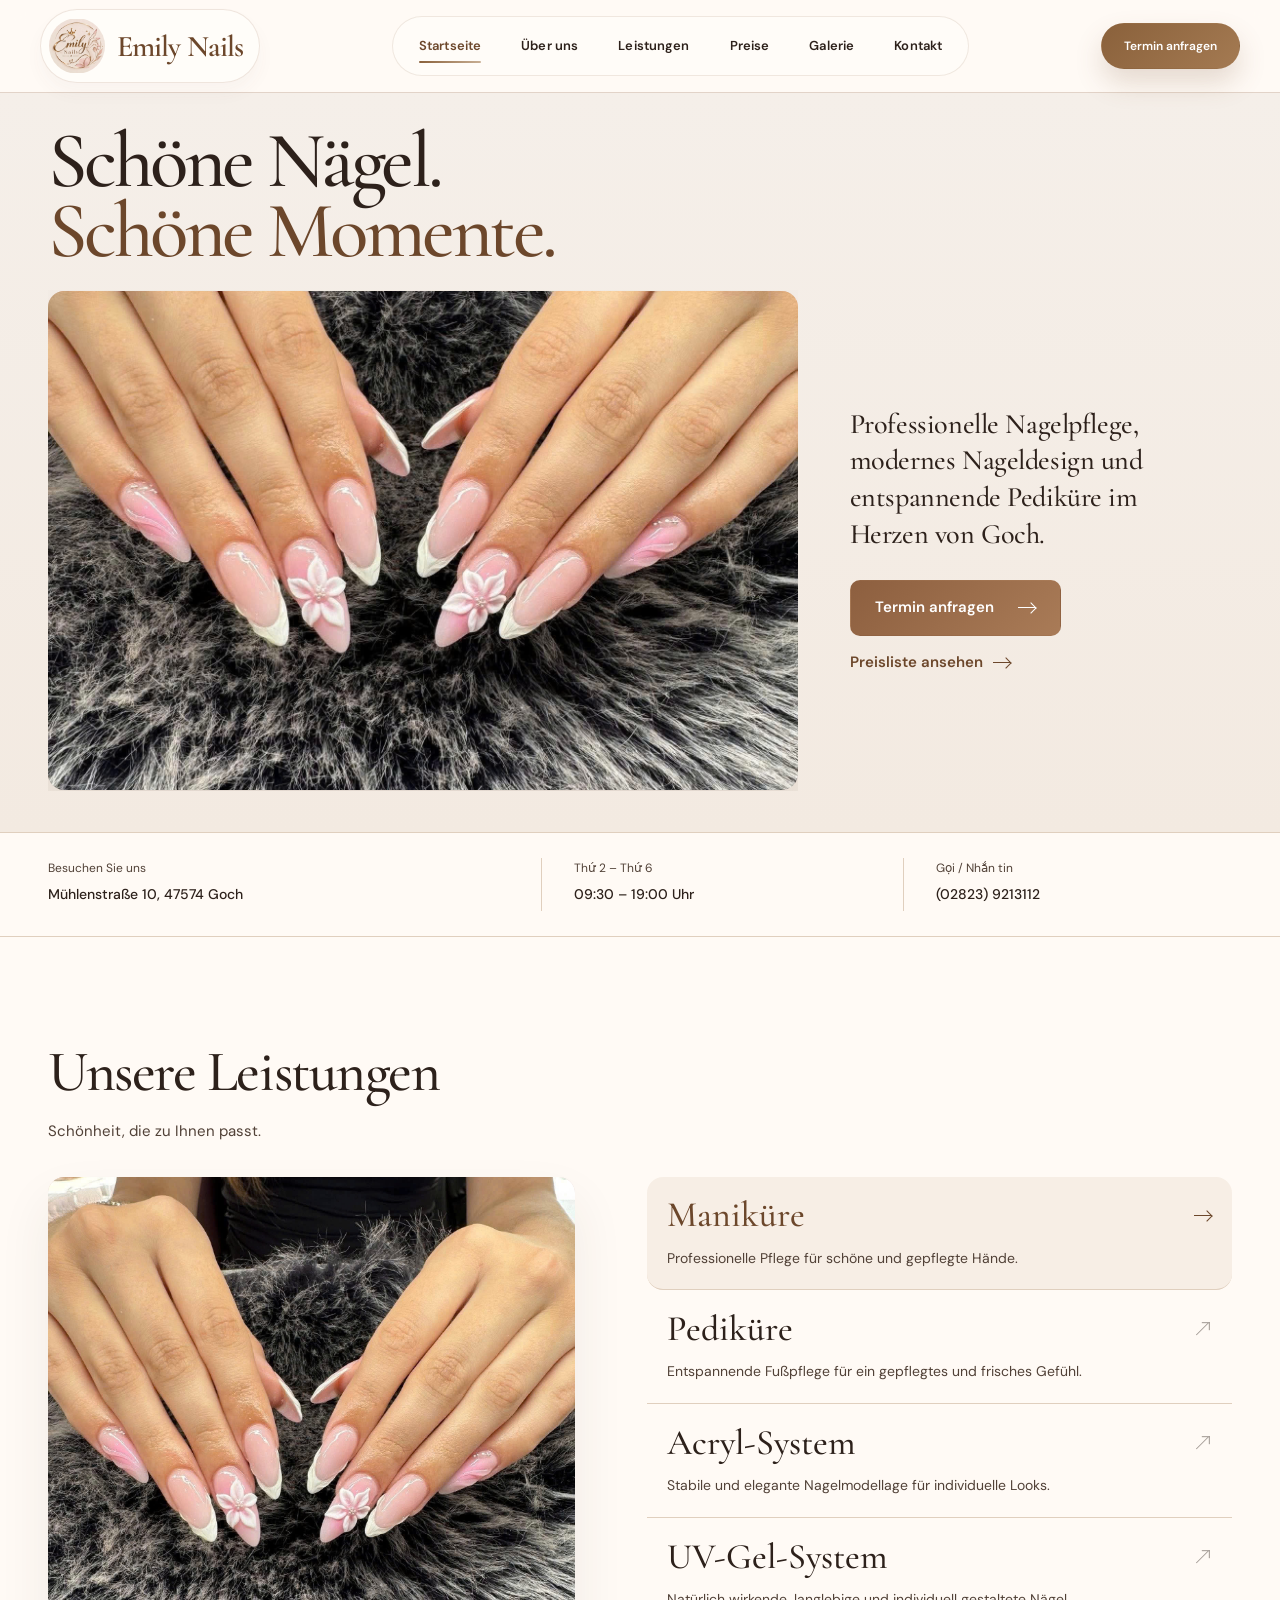
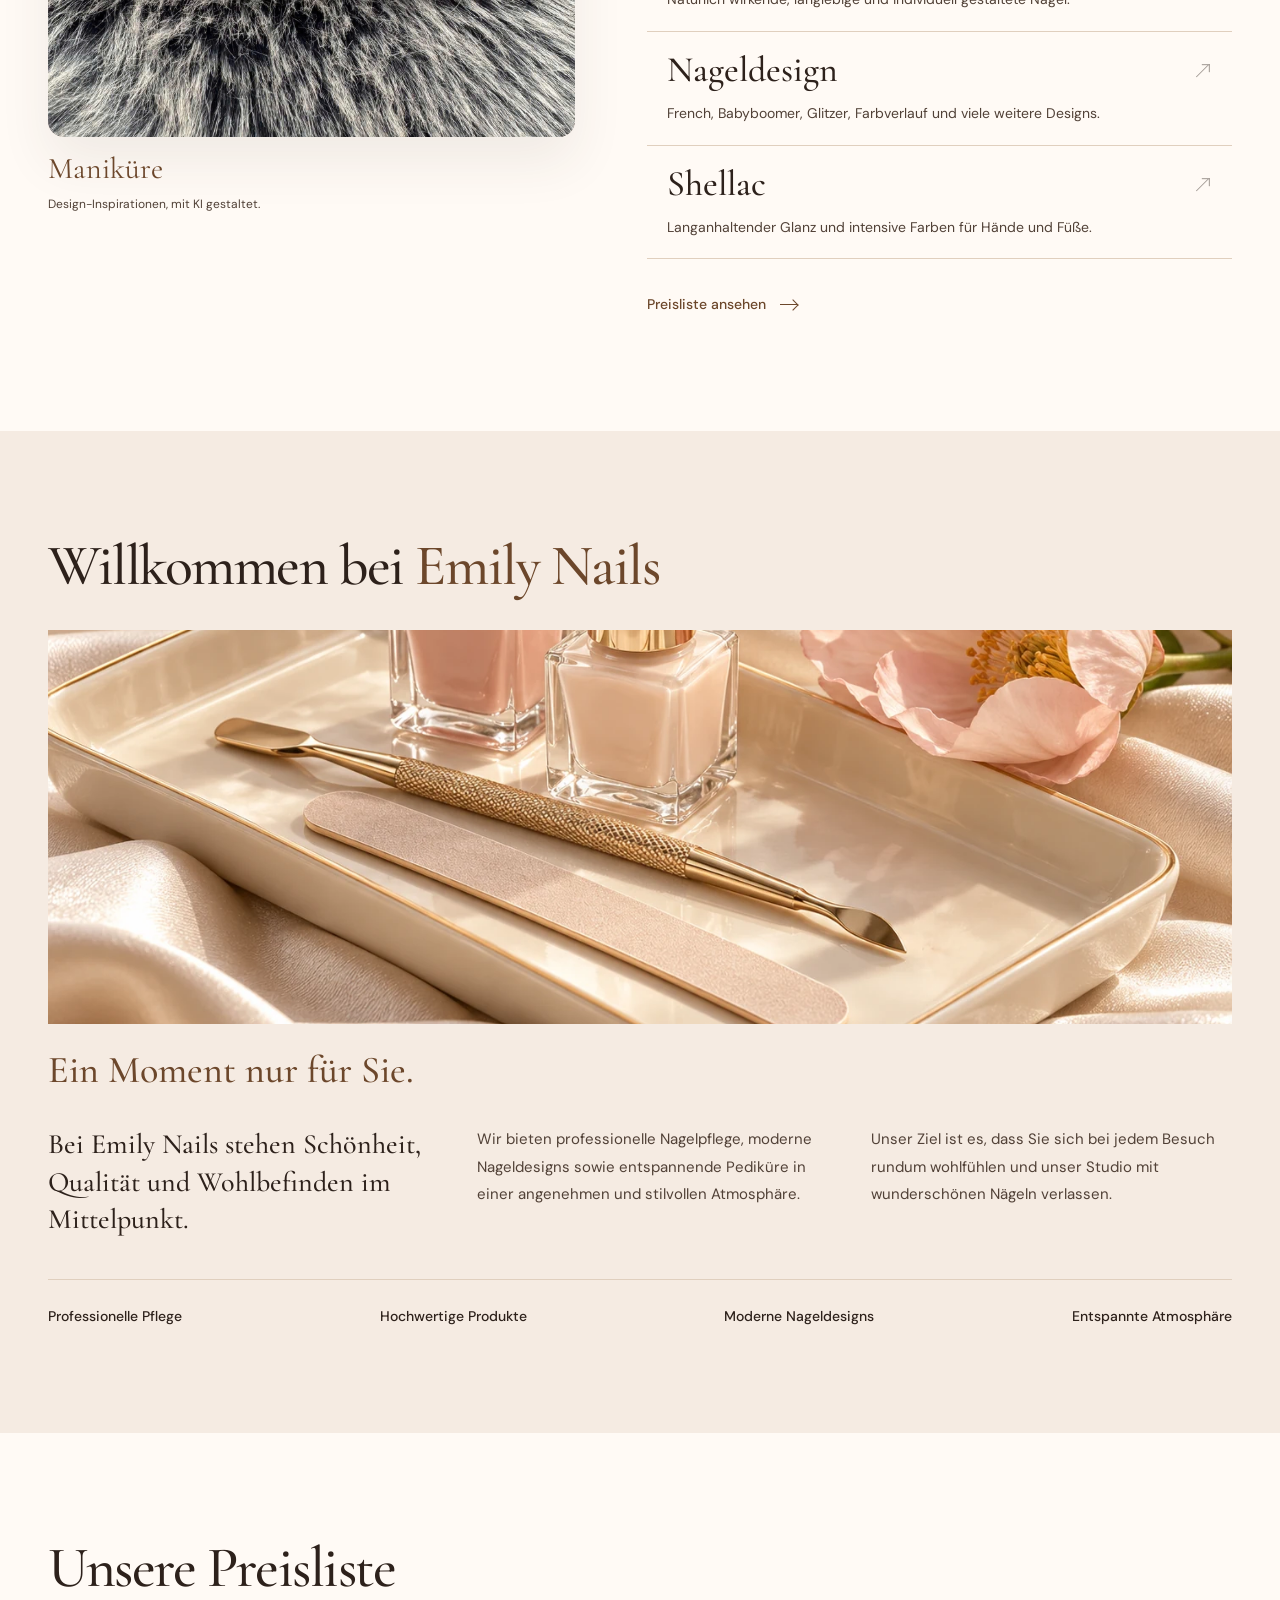
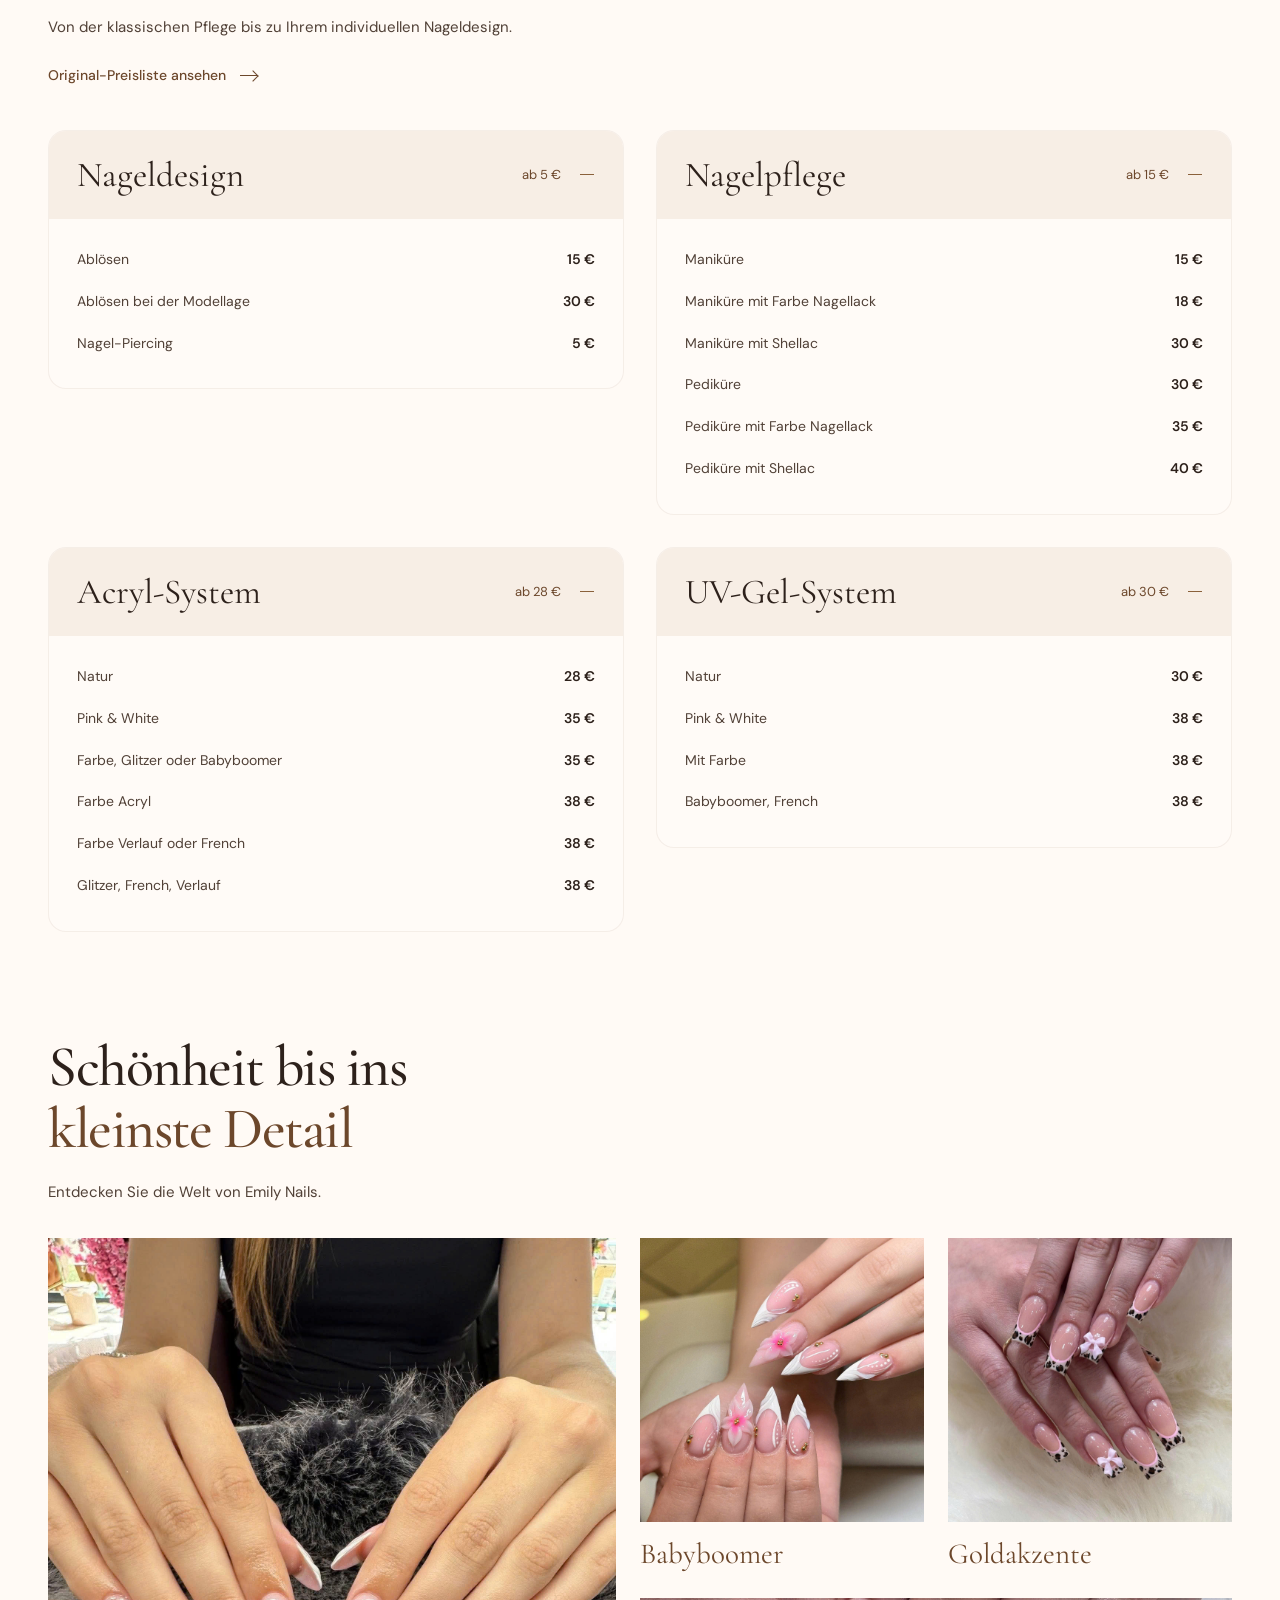
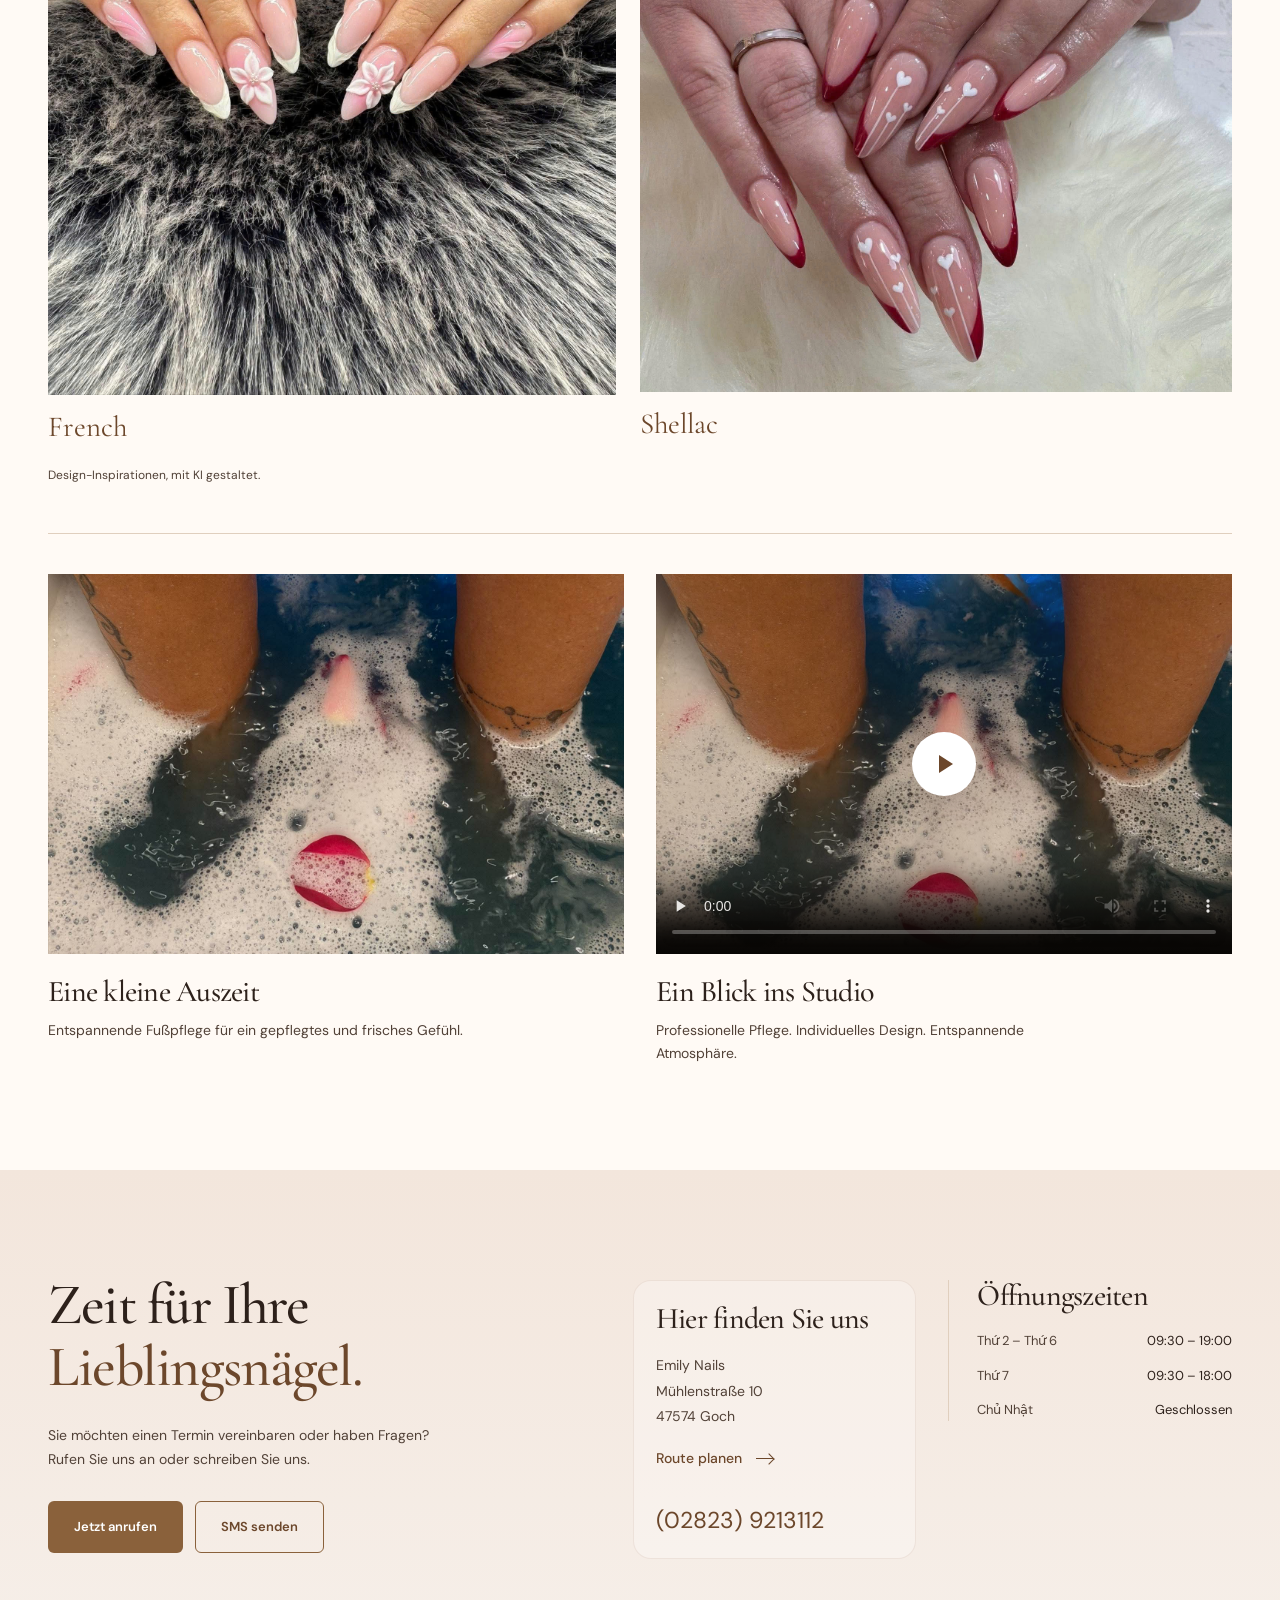
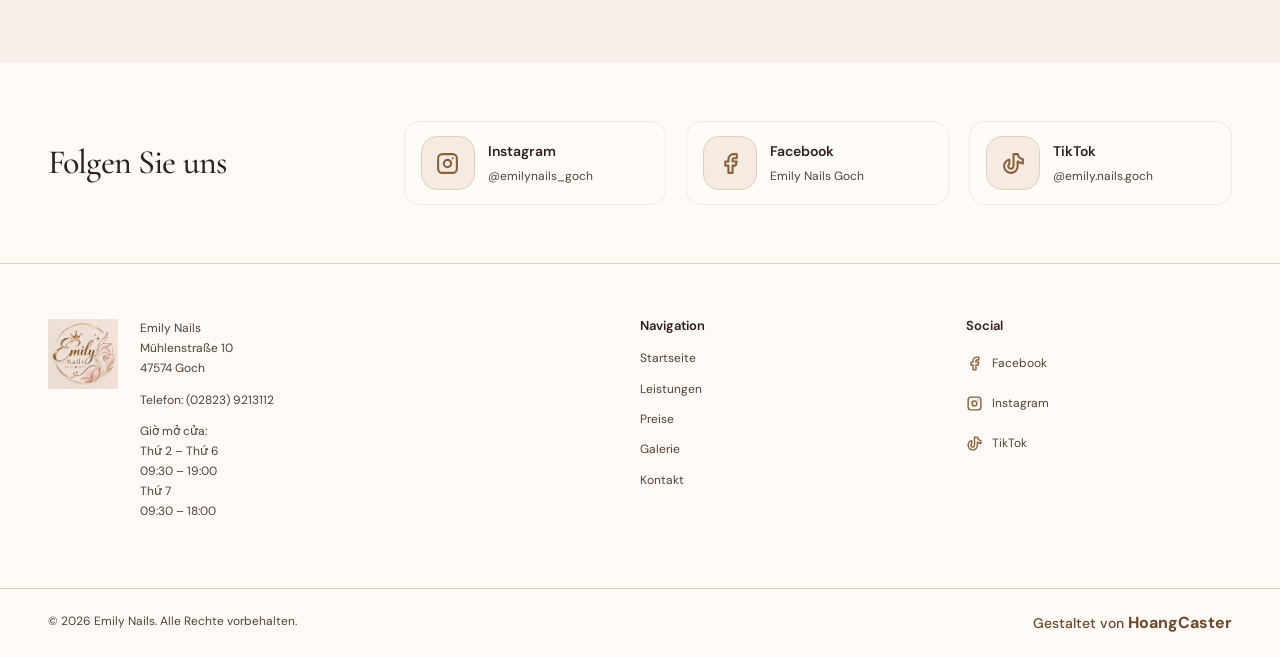
==== commit bdb44fd8: "upload" ====
--- a/index.html
+++ b/index.html
@@ -40,13 +40,16 @@
         <div class="container hero-grid">
           <div class="hero-copy">
             <h1 id="hero-title">Schöne Nägel.<br /><span>Schöne Momente.</span></h1>
-            <div class="hero-bottom">
-              <p>Professionelle Nagelpflege, modernes Nageldesign und entspannende Pediküre im Herzen von Goch.</p>
-              <div class="hero-actions"><a class="btn btn-primary" href="#kontakt">Termin anfragen <span class="link-arrow" aria-hidden="true"></span></a><a class="text-link" href="#preise">Preisliste ansehen <span class="link-arrow" aria-hidden="true"></span></a></div>
+          </div>
+          <div class="hero-media">
+            <img src="new1.jpg" alt="Nail design im Studio von Emily Nails" width="1122" height="1402" fetchpriority="high" />
+          </div>
+          <div class="hero-side">
+            <p>Professionelle Nagelpflege, modernes Nageldesign und entspannende Pediküre im Herzen von Goch.</p>
+            <div class="hero-actions">
+              <a class="btn btn-primary" href="#kontakt">Termin anfragen <span class="link-arrow" aria-hidden="true"></span></a>
+              <a class="text-link" href="#preise">Preisliste ansehen <span class="link-arrow" aria-hidden="true"></span></a>
             </div>
-          </div>
-          <div class="hero-media">
-            <img src="assets/hero-manicure.webp" alt="" width="1122" height="1402" fetchpriority="high" />
           </div>
         </div>
       </section>
--- a/style.css
+++ b/style.css
@@ -42,23 +42,103 @@
 .link-arrow::before { content: ''; position: absolute; top: 5px; left: 0; width: 17px; height: 1px; background: currentColor; }
 .link-arrow::after { content: ''; position: absolute; top: 2px; right: 1px; width: 7px; height: 7px; border-top: 1px solid currentColor; border-right: 1px solid currentColor; transform: rotate(45deg); }
 a:hover .link-arrow { transform: translateX(3px); }
-.site-header { position: sticky; top: 0; z-index: 20; background: var(--background); border-bottom: 1px solid var(--line); }
-.nav-wrap { display: flex; align-items: center; justify-content: space-between; gap: 24px; height: 80px; }
-.brand { display: inline-flex; align-items: center; gap: 12px; flex-shrink: 0; }
-.brand img { width: 58px; height: 58px; object-fit: contain; border-radius: var(--radius); }
-.brand-name { font-family: var(--display); font-size: 27px; font-weight: 600; letter-spacing: -.02em; }
-.main-nav { display: flex; align-items: center; gap: 25px; }
-.main-nav a { position: relative; padding-block: 12px; font-size: 13px; font-weight: 500; white-space: nowrap; }
-.main-nav a::after { position: absolute; content: ''; height: 1px; background: var(--gold); bottom: 7px; left: 0; right: 0; transform: scaleX(0); transform-origin: left; transition: transform .2s; }
-.main-nav a:hover::after, .main-nav a[aria-current]::after { transform: scaleX(1); }
-.main-nav a[aria-current] { color: var(--gold-deep); }
-.header-cta { min-height: 43px; padding: 9px 18px; font-size: 12px; }
+.site-header {
+  position: sticky;
+  top: 0;
+  z-index: 20;
+  background: rgba(255, 250, 245, 0.78);
+  backdrop-filter: blur(12px);
+  -webkit-backdrop-filter: blur(12px);
+  border-bottom: 1px solid rgba(191, 165, 147, 0.45);
+}
+.nav-wrap {
+  display: flex;
+  align-items: center;
+  justify-content: space-between;
+  gap: 22px;
+  height: 92px;
+  width: min(var(--container), calc(100% - 72px));
+  margin-inline: auto;
+}
+.brand {
+  display: inline-flex;
+  align-items: center;
+  gap: 12px;
+  flex-shrink: 0;
+  padding: 8px 16px 8px 8px;
+  border: 1px solid rgba(173, 137, 113, 0.2);
+  border-radius: 999px;
+  background: rgba(255, 255, 255, 0.4);
+  box-shadow: 0 10px 18px rgba(109, 82, 65, 0.04);
+}
+.brand img {
+  width: 56px;
+  height: 56px;
+  object-fit: contain;
+  border-radius: 50%;
+}
+.brand-name {
+  font-family: var(--display);
+  font-size: 30px;
+  font-weight: 600;
+  letter-spacing: -.03em;
+  color: var(--gold-deep);
+}
+.main-nav {
+  display: flex;
+  align-items: center;
+  gap: 16px;
+  padding: 8px 14px;
+  border: 1px solid rgba(173, 137, 113, 0.18);
+  border-radius: 999px;
+  background: rgba(255, 255, 255, 0.32);
+}
+.main-nav a {
+  position: relative;
+  padding: 10px 12px;
+  font-size: 13px;
+  font-weight: 600;
+  letter-spacing: .01em;
+  white-space: nowrap;
+  color: var(--ink);
+  transition: color .2s ease;
+}
+.main-nav a::after {
+  position: absolute;
+  content: '';
+  height: 2px;
+  border-radius: 999px;
+  background: linear-gradient(90deg, var(--gold), #c8af94);
+  bottom: 4px;
+  left: 12px;
+  right: 12px;
+  transform: scaleX(0);
+  transform-origin: left;
+  transition: transform .2s;
+}
+.main-nav a:hover,
+.main-nav a[aria-current] {
+  color: var(--gold-deep);
+}
+.main-nav a:hover::after,
+.main-nav a[aria-current]::after {
+  transform: scaleX(1);
+}
+.header-cta {
+  min-height: 46px;
+  padding: 12px 22px;
+  font-size: 13px;
+  border-radius: 999px;
+  background: linear-gradient(135deg, #8a613b, #a47a52);
+  box-shadow: 0 14px 28px rgba(124, 83, 53, 0.2);
+}
 .nav-toggle { display: none; }
 .social { padding-block: 58px; border-bottom: 1px solid var(--line); }
 .social-wrap { display: grid; grid-template-columns: .75fr 2fr; align-items: center; gap: 45px; }
 .social h2 { font-size: 34px; }
 .social-links { display: grid; grid-template-columns: repeat(3, minmax(0, 1fr)); gap: 20px; }
-.social-links a { display: flex; gap: 13px; align-items: center; min-height: 72px; font-size: 14px; border-radius: 12px; }
+.social-links a { display: flex; gap: 13px; align-items: center; min-height: 72px; font-size: 14px; border-radius: 16px; border: 1px solid rgba(173,137,113,0.15); background: rgba(255,255,255,0.35); padding: 14px 16px; transition: transform .2s, border-color .2s, box-shadow .2s; }
+.social-links a:hover { transform: translateY(-2px); border-color: rgba(173,137,113,0.28); box-shadow: 0 16px 28px rgba(92, 67, 52, 0.05); }
 .social-icon { display: grid; place-items: center; width: 54px; height: 54px; flex-shrink: 0; border: 1px solid var(--line); border-radius: 16px; background: var(--cream); color: var(--gold); transition: background .25s, color .25s, border-color .25s, transform .25s; }
 .social-icon svg { display: block; width: 25px; height: 25px; }
 .social-copy { display: flex; flex-direction: column; gap: 2px; min-width: 0; }
@@ -95,17 +175,93 @@
 /* Magazine cover with a clear title, media and action reading order. */
 .btn { gap: 24px; min-height: 52px; font-size: 13px; }
 .header-cta { min-height: 44px; font-size: 12px; }
-.hero { padding-block: 48px; background: var(--cover); }
-.hero-grid { display: grid; grid-template-columns: repeat(12, minmax(0, 1fr)); grid-template-rows: auto auto; gap: var(--content-gap); }
-.hero-copy { display: contents; }
-.hero-copy h1 { grid-column: 1 / 9; grid-row: 1; animation: cover-type .9s var(--ease) both; }
-.hero-copy h1 span { color: var(--gold-deep); }
-.hero-bottom { grid-column: 9 / -1; grid-row: 1 / 3; align-self: center; padding-left: 24px; }
-.hero-bottom > p { max-width: 26ch; color: var(--ink); font: 500 30px/1.4 var(--display); }
-.hero-actions { display: flex; flex-direction: column; align-items: flex-start; gap: 15px; margin-top: 32px; }
-.hero-media { grid-column: 1 / 9; grid-row: 2; position: relative; min-height: 0; aspect-ratio: 3 / 2; overflow: hidden; background: var(--petal); animation: cover-photo 1.1s var(--ease) both; }
-/* Focus the crop on both manicures, keeping the lower fingertips in frame. */
-.hero-media img { position: absolute; inset: 0; width: 100%; height: 100%; object-fit: cover; object-position: 50% 82%; }
+.hero {
+  padding-block: 34px 42px;
+  background: linear-gradient(180deg, #f5efe9 0%, #f3eae1 100%);
+}
+.hero-grid {
+  display: grid;
+  grid-template-columns: minmax(0, 1.65fr) minmax(280px, 0.85fr);
+  gap: 24px 48px;
+  align-items: start;
+}
+.hero-copy {
+  grid-column: 1 / -1;
+  align-self: start;
+}
+.hero-copy h1 {
+  margin: 0;
+  color: var(--ink);
+  font-size: clamp(4rem, 6.2vw, 7.5rem);
+  line-height: .88;
+  letter-spacing: -.045em;
+  animation: cover-type .9s var(--ease) both;
+}
+.hero-copy h1 span {
+  display: block;
+  color: var(--gold-deep);
+}
+.hero-side {
+  grid-column: 2 / 3;
+  grid-row: 2;
+  align-self: center;
+  padding: 16px 0 16px 4px;
+}
+.hero-side p {
+  max-width: 27ch;
+  margin: 0 0 28px;
+  color: var(--ink);
+  font-family: var(--display);
+  font-size: clamp(1.45rem, 2.2vw, 2.45rem);
+  font-style: normal;
+  font-weight: 500;
+  line-height: 1.3;
+  letter-spacing: -.015em;
+}
+.hero-actions {
+  display: flex;
+  flex-direction: column;
+  align-items: flex-start;
+  gap: 14px;
+}
+.hero-actions .btn {
+  min-height: 54px;
+  padding: 14px 24px;
+  border-radius: 10px;
+  font-size: 15px;
+  background: linear-gradient(135deg, #8d5f3f, #a97b57);
+}
+.hero-actions .text-link {
+  min-height: auto;
+  gap: 10px;
+  font-size: 15px;
+  color: var(--gold-deep);
+  font-weight: 600;
+}
+.hero-actions .text-link:hover {
+  text-decoration: none;
+}
+.hero-media {
+  grid-column: 1 / 2;
+  grid-row: 2;
+  position: relative;
+  min-height: 0;
+  width: 100%;
+  aspect-ratio: 1.5;
+  overflow: hidden;
+  background: var(--petal);
+  border-radius: 16px;
+  box-shadow: 0 32px 60px rgba(92, 67, 52, 0.12);
+  animation: cover-photo 1.1s var(--ease) both;
+}
+.hero-media img {
+  position: absolute;
+  inset: 0;
+  width: 100%;
+  height: 100%;
+  object-fit: cover;
+  object-position: 50% 56%;
+}
 @keyframes cover-type { from { transform: translateY(18px); opacity: .8; } to { transform: translateY(0); opacity: 1; } }
 @keyframes cover-photo { from { clip-path: inset(0 0 6% 0); } to { clip-path: inset(0); } }
 .studio-info { border-top: 1px solid var(--line); border-bottom: 1px solid var(--line); }
@@ -121,22 +277,22 @@
 .services-layout { display: grid; grid-template-columns: .9fr 1fr; gap: 72px; align-items: start; }
 .service-preview { display: none; }
 .services-enhanced .service-preview { display: block; }
-.service-preview-panel img { width: 100%; height: 560px; object-fit: cover; object-position: 50% 57%; background: var(--petal); }
+.service-preview-panel img { width: 100%; height: 560px; object-fit: cover; object-position: 50% 57%; background: var(--petal); border-radius: 16px; box-shadow: 0 25px 52px rgba(64, 48, 38, 0.08); }
 .service-preview-panel figcaption { margin-top: 14px; font: 30px/1.2 var(--display); color: var(--gold-deep); }
 .service-preview-note { font-size: 12px; color: var(--muted); margin-top: 7px; }
 .service-preview-panel.preview-enter img { animation: service-change .45s var(--ease); }
 @keyframes service-change { from { opacity: .5; transform: translateY(8px); } to { opacity: 1; transform: translateY(0); } }
 .service-grid { display: grid; grid-template-columns: repeat(3, minmax(0, 1fr)); gap: 28px; }
 .services:not(.services-enhanced) .services-layout { display: block; }
-.service-item { min-width: 0; display: flex; flex-direction: column; }
+.service-item { min-width: 0; display: flex; flex-direction: column; border: 1px solid rgba(173, 137, 113, 0.18); border-radius: 18px; background: rgba(255,255,255,0.4); padding: 18px 18px 16px; box-shadow: 0 12px 30px rgba(92, 67, 52, 0.04); }
 .service-select { display: flex; justify-content: space-between; align-items: center; gap: 16px; width: 100%; text-align: left; background: transparent; border: 0; padding: 0; cursor: default; }
 .service-select .link-arrow { display: none; }
 .service-item p { margin-top: 9px; font-size: 14px; color: var(--muted); line-height: 1.7; max-width: 48ch; }
-.service-image { order: -1; margin-bottom: 18px; }
+.service-image { order: -1; margin-bottom: 18px; overflow: hidden; border-radius: 12px; }
 .service-image img { width: 100%; height: auto; aspect-ratio: 4 / 5; object-fit: cover; }
 .services-enhanced .service-grid { display: block; }
-.services-enhanced .service-item { border-bottom: 1px solid var(--line); padding: 17px 20px 19px; transition: background .2s; }
-.services-enhanced .service-item.is-selected { background: var(--cream); }
+.services-enhanced .service-item { border: 0; border-bottom: 1px solid var(--line); padding: 17px 20px 19px; background: transparent; box-shadow: none; border-radius: 0; transition: background .2s; }
+.services-enhanced .service-item.is-selected { background: rgba(245, 235, 226, 0.8); border-radius: 16px; }
 .services-enhanced .service-item:first-child { padding-top: 17px; }
 .services-enhanced .service-select { cursor: pointer; min-height: 44px; transition: color .2s; font-size: clamp(28px, 2.8vw, 36px); }
 .services-enhanced .service-select .link-arrow { display: block; transform: rotate(-45deg); opacity: .45; }
@@ -166,8 +322,8 @@
 .pricing .section-intro > p { max-width: 48ch; }
 .pricing .section-intro .text-link { margin-top: 13px; }
 .price-list { display: grid; grid-template-columns: repeat(2, minmax(0, 1fr)); gap: 32px; align-items: start; }
-.price-category { padding: 0; border-bottom: 1px solid var(--line); }
-.price-category summary { display: flex; align-items: center; gap: 18px; padding: 24px 28px; background: var(--cream); cursor: pointer; list-style: none; min-height: 88px; }
+.price-category { padding: 0; border: 1px solid rgba(173,137,113,0.12); border-radius: 18px; background: rgba(255,255,255,0.25); overflow: hidden; }
+.price-category summary { display: flex; align-items: center; gap: 18px; padding: 24px 28px; background: rgba(245,235,226,0.8); cursor: pointer; list-style: none; min-height: 88px; }
 .price-category summary::-webkit-details-marker { display: none; }
 .price-category summary > span:first-child { flex: 1; font: 35px/1.15 var(--display); }
 .price-category summary:hover { color: var(--gold-deep); }
@@ -213,13 +369,14 @@
 .gallery-grid figcaption p { color: var(--muted); font-size: 14px; max-width: 45ch; }
 
 /* Appointment invitation and practical closing information. */
-.contact { background: var(--cream); }
+.contact { background: linear-gradient(180deg, #f3e6dc 0%, #f6efe9 100%); }
 .contact-layout { display: grid; grid-template-columns: 1fr 1.15fr; gap: 64px; }
 .contact-heading h2 span { color: var(--gold-deep); }
 .contact-heading > p { color: var(--muted); font-size: 14px; margin-top: 26px; max-width: 46ch; }
 .contact-actions { display: flex; gap: 12px; margin-top: 29px; }
 .contact-grid { display: grid; grid-template-columns: 1fr 1fr; gap: 32px; padding-top: 6px; align-items: start; }
 .contact-grid h3 { margin-bottom: 18px; }
+.contact-address { padding: 22px 22px 18px; border: 1px solid rgba(173,137,113,0.15); border-radius: 18px; background: rgba(255,255,255,0.28); }
 .contact-address address { font-style: normal; color: var(--muted); font-size: 14px; line-height: 1.8; }
 .contact-address > .text-link { margin-top: 8px; }
 .contact-phone { display: block; font-variant-numeric: tabular-nums; font-size: 23px; margin-top: 20px; width: fit-content; color: var(--gold-deep); }
@@ -233,7 +390,8 @@
   .container { width: min(var(--container), calc(100% - 64px)); }
   .main-nav { gap: 19px; }
   .brand-name { display: none; }
-  .hero-grid { gap: 28px; }
+  .hero-grid { gap: 20px 28px; }
+  .hero-side p { max-width: 30ch; }
   .service-preview-panel img { height: 540px; }
   .services-layout { gap: 40px; }
   .about-copy { gap: 32px; }
@@ -258,10 +416,12 @@
   .main-nav a::after { display: none; }
   :root { --section-space: 72px; }
   h1 { font-size: clamp(54px, 7vw, 68px); }
-  .hero-media { grid-column: 1 / 9; }
-  .hero-bottom { grid-column: 9 / -1; padding-left: 0; }
-  .hero-bottom > p { font-size: 25px; }
-  .hero-actions { margin-top: 20px; gap: 10px; }
+  .hero-grid { grid-template-columns: 1fr; gap: 16px; }
+  .hero-copy, .hero-side, .hero-media { grid-column: auto; grid-row: auto; }
+  .hero-copy h1 { font-size: clamp(3.3rem, 10vw, 5.5rem); }
+  .hero-side { padding-bottom: 0; }
+  .hero-side p { max-width: 24ch; font-size: clamp(1.4rem, 4vw, 2.2rem); }
+  .hero-actions { margin-top: 0; gap: 10px; }
   .hero-actions .btn { padding-inline: 18px; font-size: 12px; }
   .hero-actions .text-link { font-size: 12px; }
   .services-layout { grid-template-columns: .85fr 1fr; gap: 35px; }
@@ -296,17 +456,18 @@
   .header-cta { font-size: 12px; min-height: 42px; padding: 8px 11px; }
   .nav-toggle { width: 42px; height: 42px; flex-shrink: 0; }
   .main-nav { padding-inline: 20px; }
-  .hero { padding: 32px 0; }
-  .hero-grid { grid-template-columns: 1fr; grid-template-rows: auto auto auto; gap: 20px; }
+  .hero { padding: 28px 0 36px; }
+  .hero-grid { grid-template-columns: 1fr; gap: 20px; }
   h1 { font-size: clamp(40px, 10.6vw, 70px); }
   h2 { font-size: clamp(38px, 9.5vw, 52px); }
   h3 { font-size: 28px; }
-  .hero-copy h1 { grid-column: 1; grid-row: 1; }
-  .hero-media { grid-column: 1; grid-row: 3; aspect-ratio: 1 / 1; }
+  .hero-copy h1 { font-size: clamp(2.35rem, 11.5vw, 4.4rem); line-height: .98; }
+  .hero-copy h1 span { white-space: nowrap; }
+  .hero-side { padding-bottom: 0; }
+  .hero-side p { max-width: 32ch; font-size: clamp(1.4rem, 6vw, 2rem); }
+  .hero-media { aspect-ratio: 1.1; }
   .hero-media img { object-position: 50% 100%; }
-  .hero-bottom { grid-column: 1; grid-row: 2; padding-left: 0; }
-  .hero-bottom > p { max-width: 42ch; font: 400 14px/1.8 var(--body); color: var(--muted); }
-  .hero-actions { flex-direction: row; flex-wrap: wrap; align-items: center; gap: 12px 20px; margin-top: 18px; }
+  .hero-actions { flex-direction: row; flex-wrap: wrap; align-items: center; gap: 12px 20px; }
   .hero-actions .btn { gap: 16px; min-height: 47px; }
   .hero-actions .text-link { gap: 8px; }
   .studio-info-grid { grid-template-columns: 1fr 1fr; gap: 18px 24px; padding-block: 23px; }
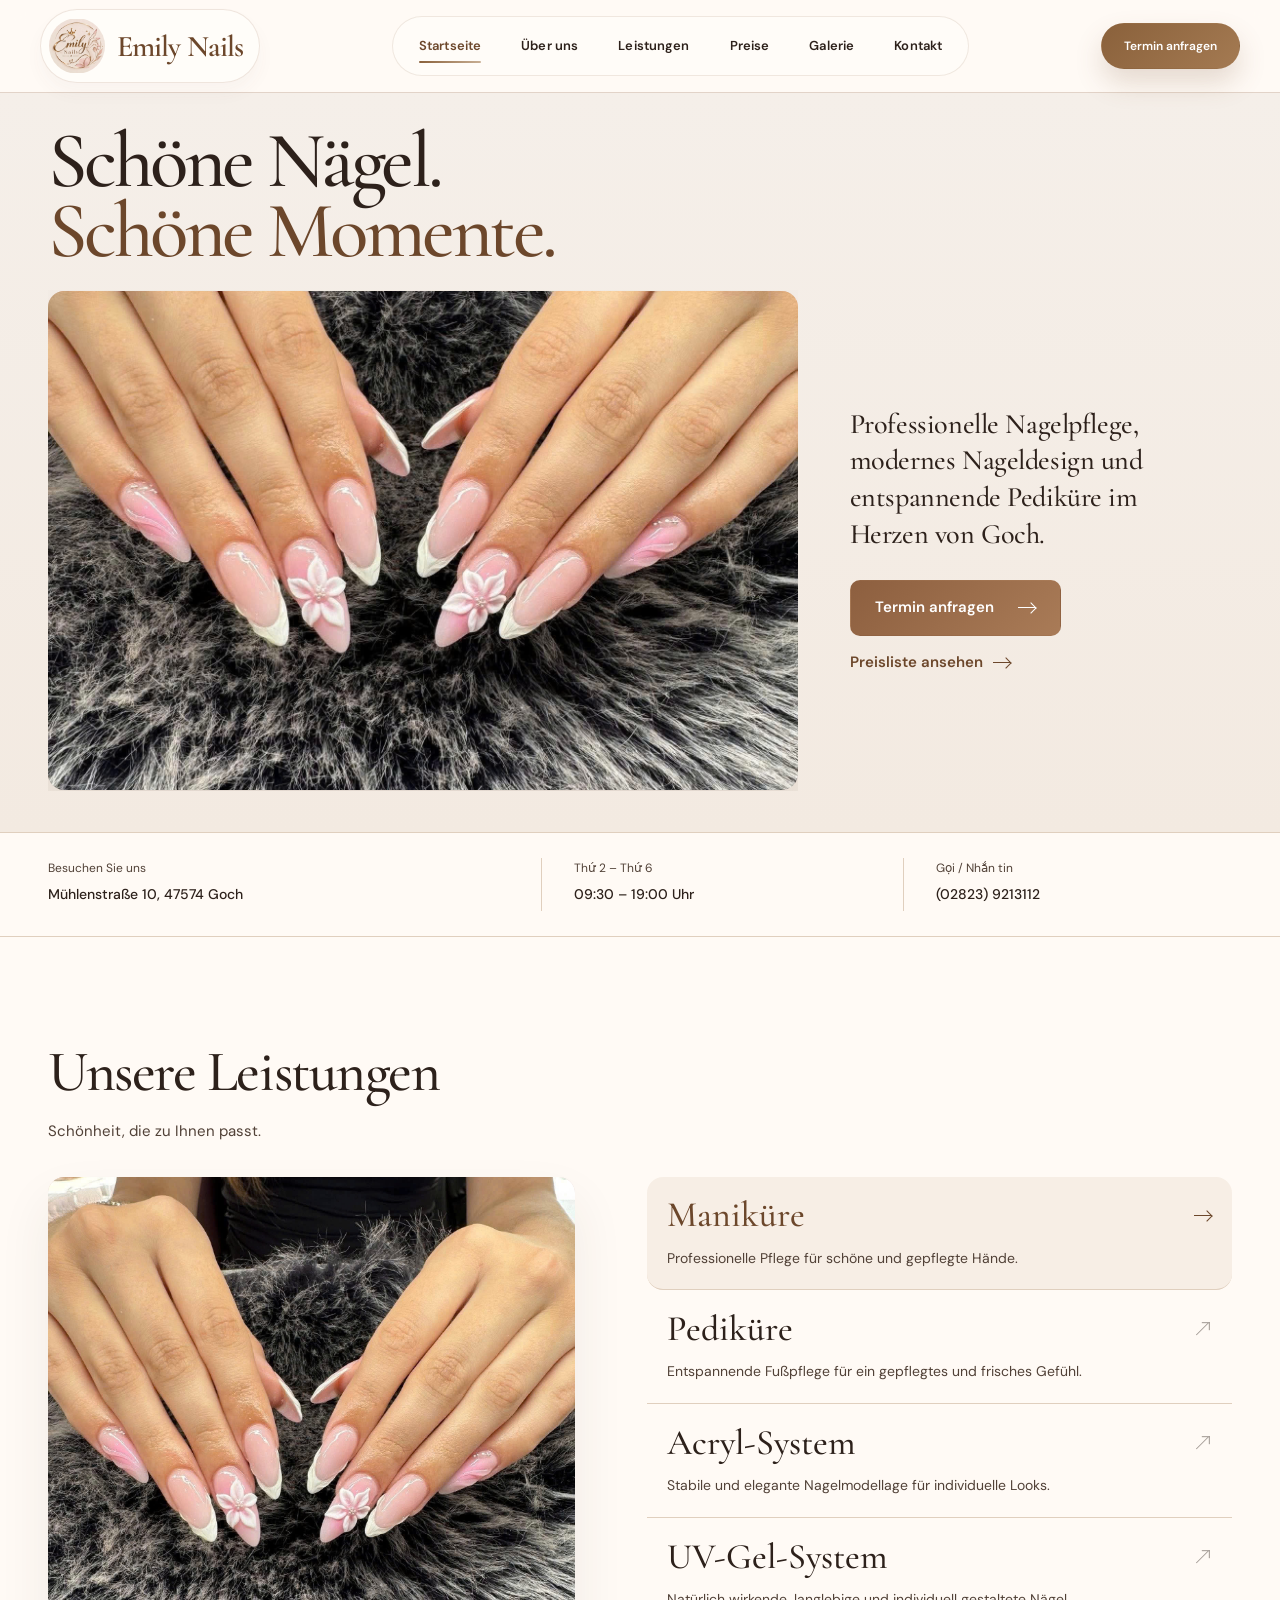
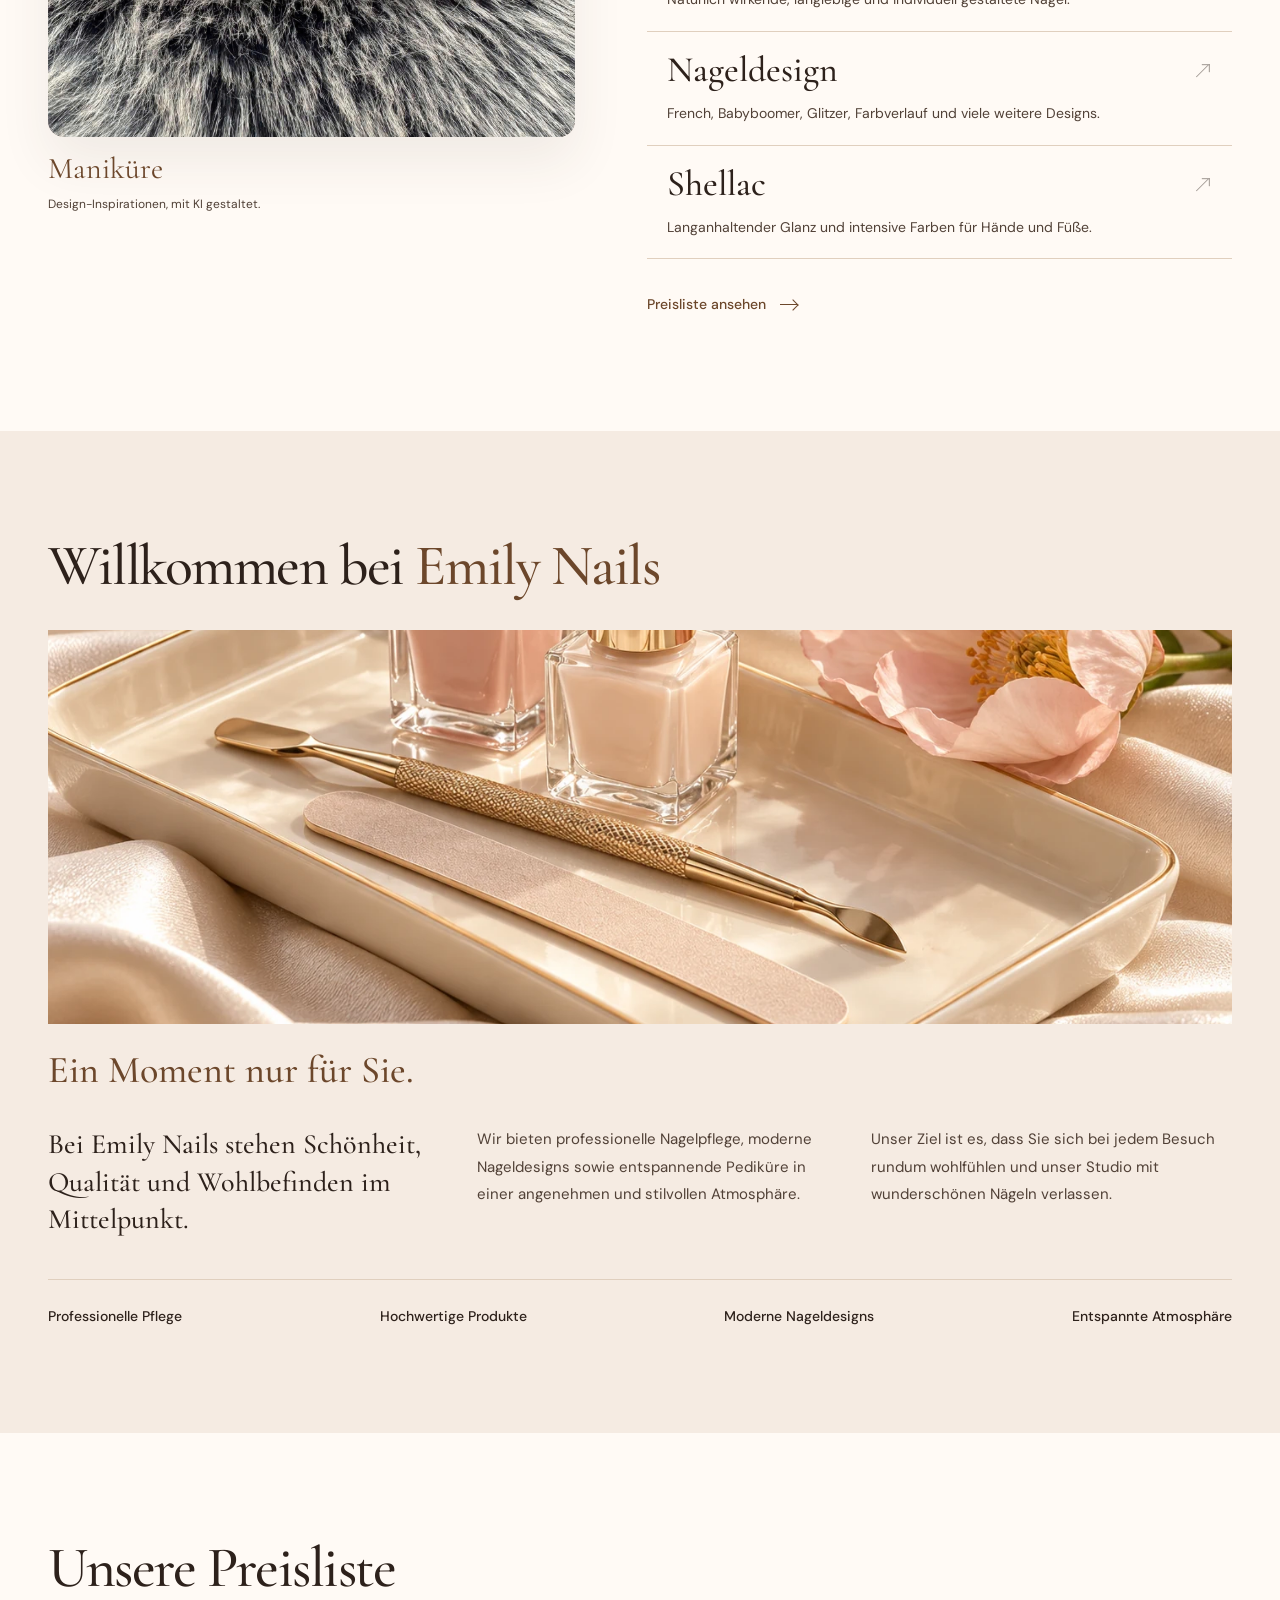
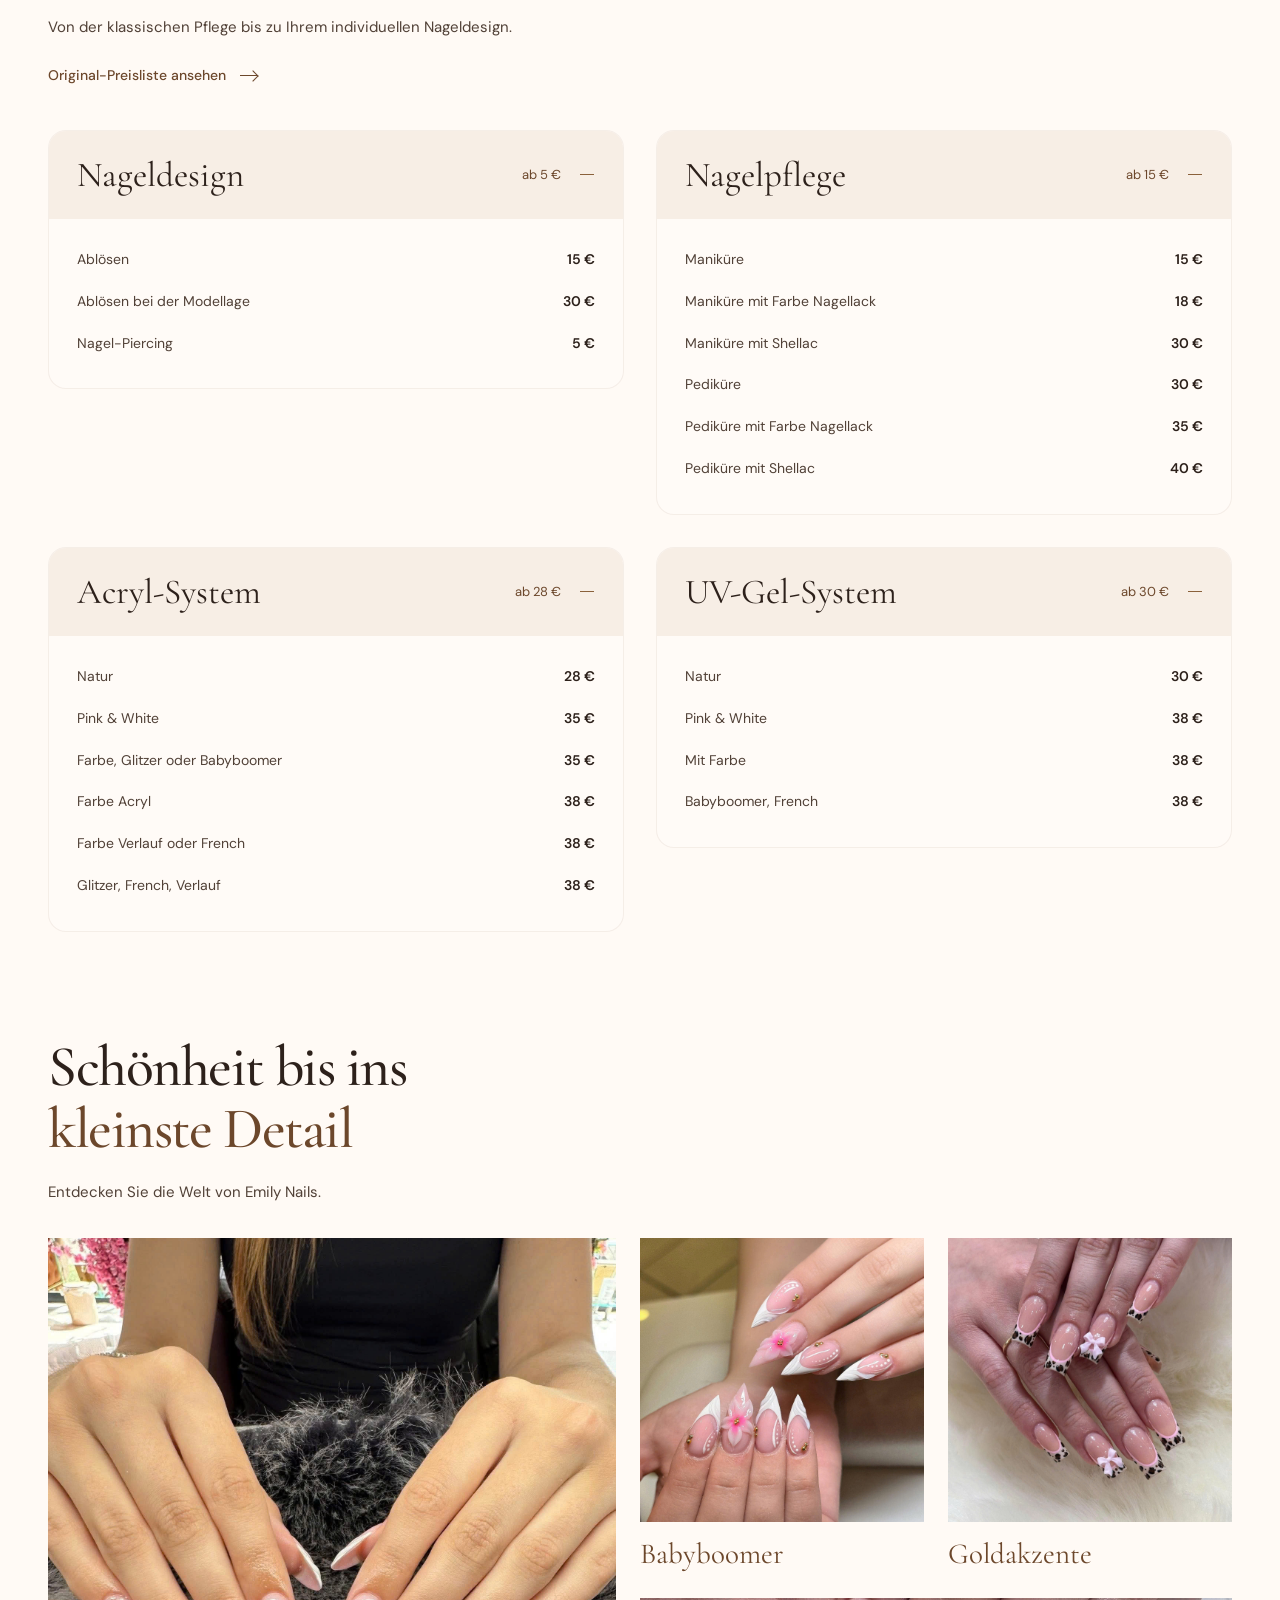
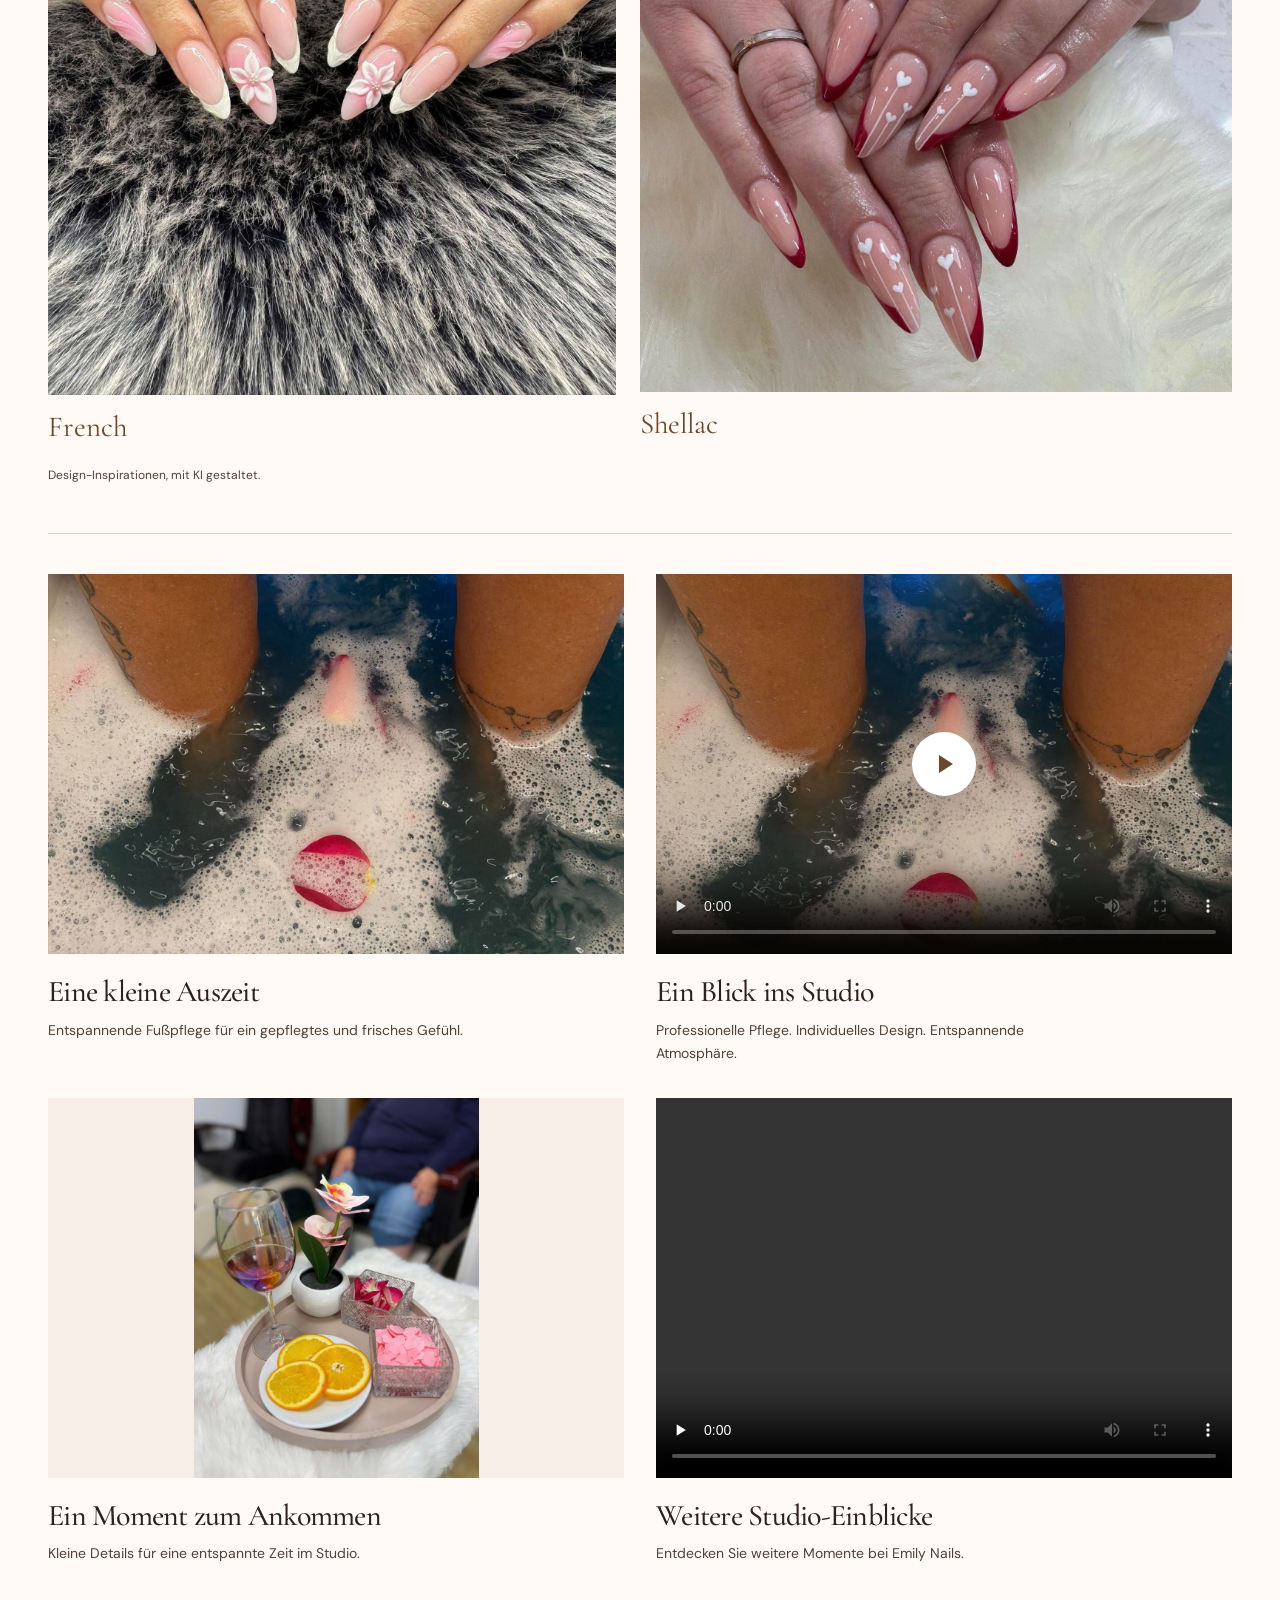
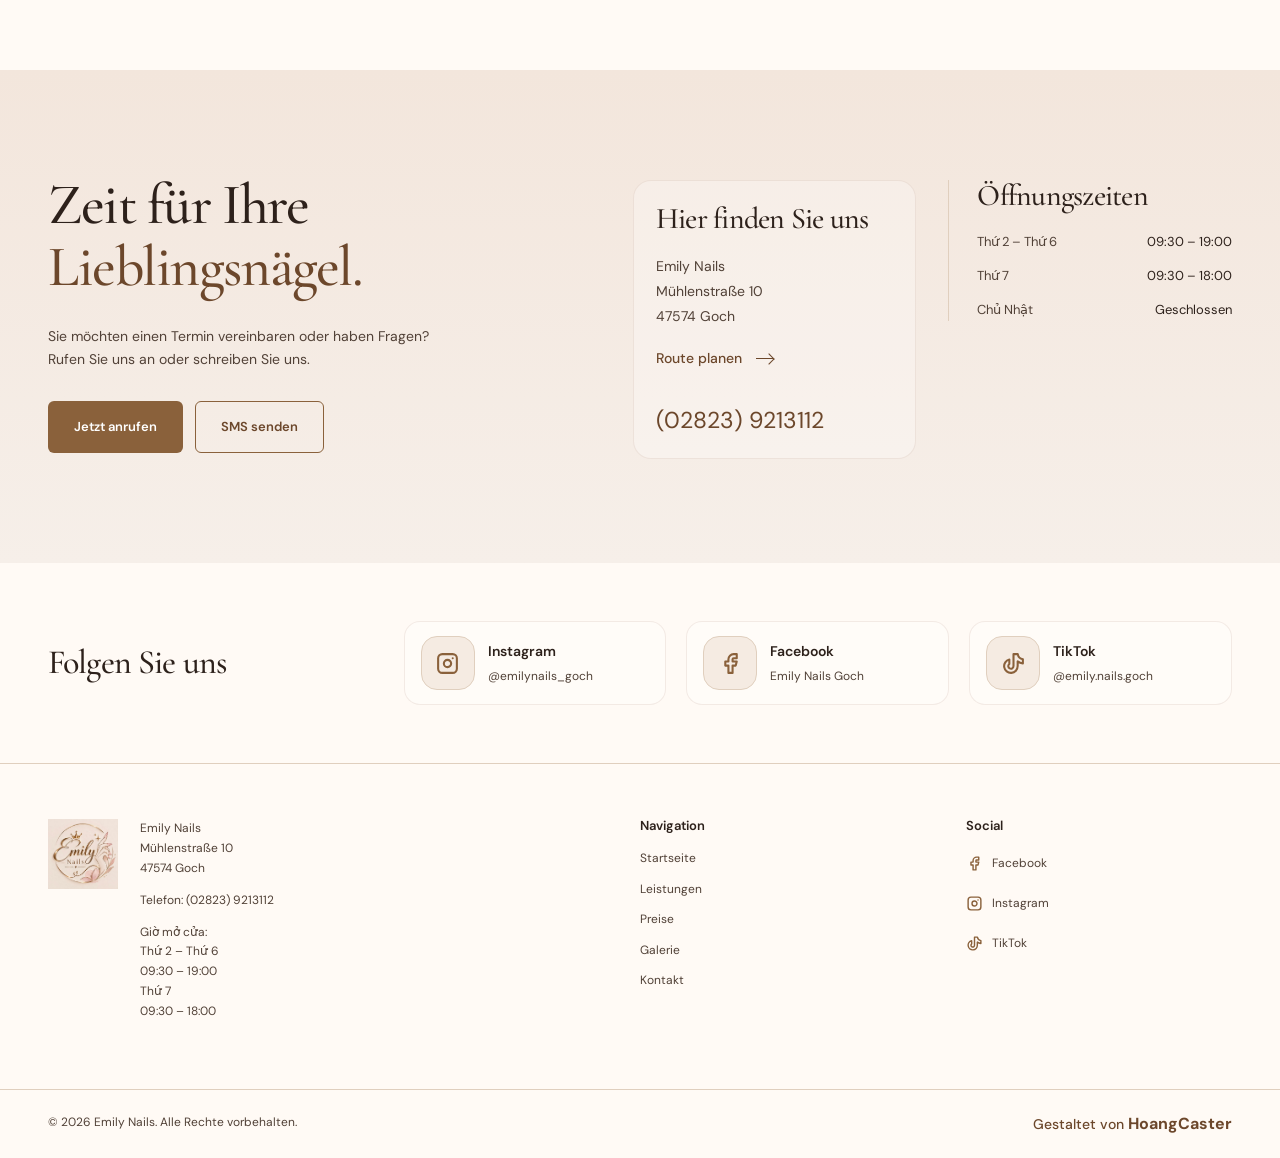
==== commit 967f71b3: "upload" ====
--- a/index.html
+++ b/index.html
@@ -234,6 +234,11 @@
               <div class="video-frame"><video controls playsinline preload="none" poster="1.jpg" aria-label="Pediküre bei Emily Nails, stummes Video"><source src="2.mp4" type="video/mp4" />Ihr Browser unterstützt dieses Video nicht. <a href="2.mp4">Video herunterladen</a></video><button class="video-play" type="button" aria-label="Video abspielen" hidden><span class="play-icon" aria-hidden="true"></span></button></div>
               <figcaption><h3>Ein Blick ins Studio</h3><p>Professionelle Pflege. Individuelles Design. Entspannende Atmosphäre.</p></figcaption>
             </figure>
+            <figure class="gallery-photo gallery-photo--portrait"><img src="new5.jpg" alt="Blumendekoration und Erfrischungen im Studio von Emily Nails" width="1536" height="2048" loading="lazy" /><figcaption><h3>Ein Moment zum Ankommen</h3><p>Kleine Details für eine entspannte Zeit im Studio.</p></figcaption></figure>
+            <figure class="gallery-video">
+              <div class="video-frame"><video controls playsinline preload="none" aria-label="Weitere Einblicke in Emily Nails"><source src="3.mp4" type="video/mp4" />Ihr Browser unterstützt dieses Video nicht. <a href="3.mp4">Video herunterladen</a></video></div>
+              <figcaption><h3>Weitere Studio-Einblicke</h3><p>Entdecken Sie weitere Momente bei Emily Nails.</p></figcaption>
+            </figure>
           </div>
         </div>
       </section>
--- a/style.css
+++ b/style.css
@@ -358,6 +358,7 @@
 .inspiration-note { font-size: 12px; color: var(--muted); margin-top: 20px; margin-bottom: 48px; }
 .gallery-grid { display: grid; grid-template-columns: 1fr 1fr; gap: var(--content-gap); align-items: start; padding-top: 40px; border-top: 1px solid var(--line); }
 .gallery-photo > img { width: 100%; height: 380px; object-fit: cover; object-position: center 70%; }
+.gallery-photo--portrait > img { object-fit: contain; background: var(--cover); }
 .video-frame { height: 380px; position: relative; background: var(--petal); }
 .video-frame video { width: 100%; height: 100%; object-fit: cover; object-position: 50% 60%; }
 .video-play { position: absolute; inset: 0; display: flex; align-items: center; justify-content: center; border: 0; background: rgb(64 48 38 / 12%); }
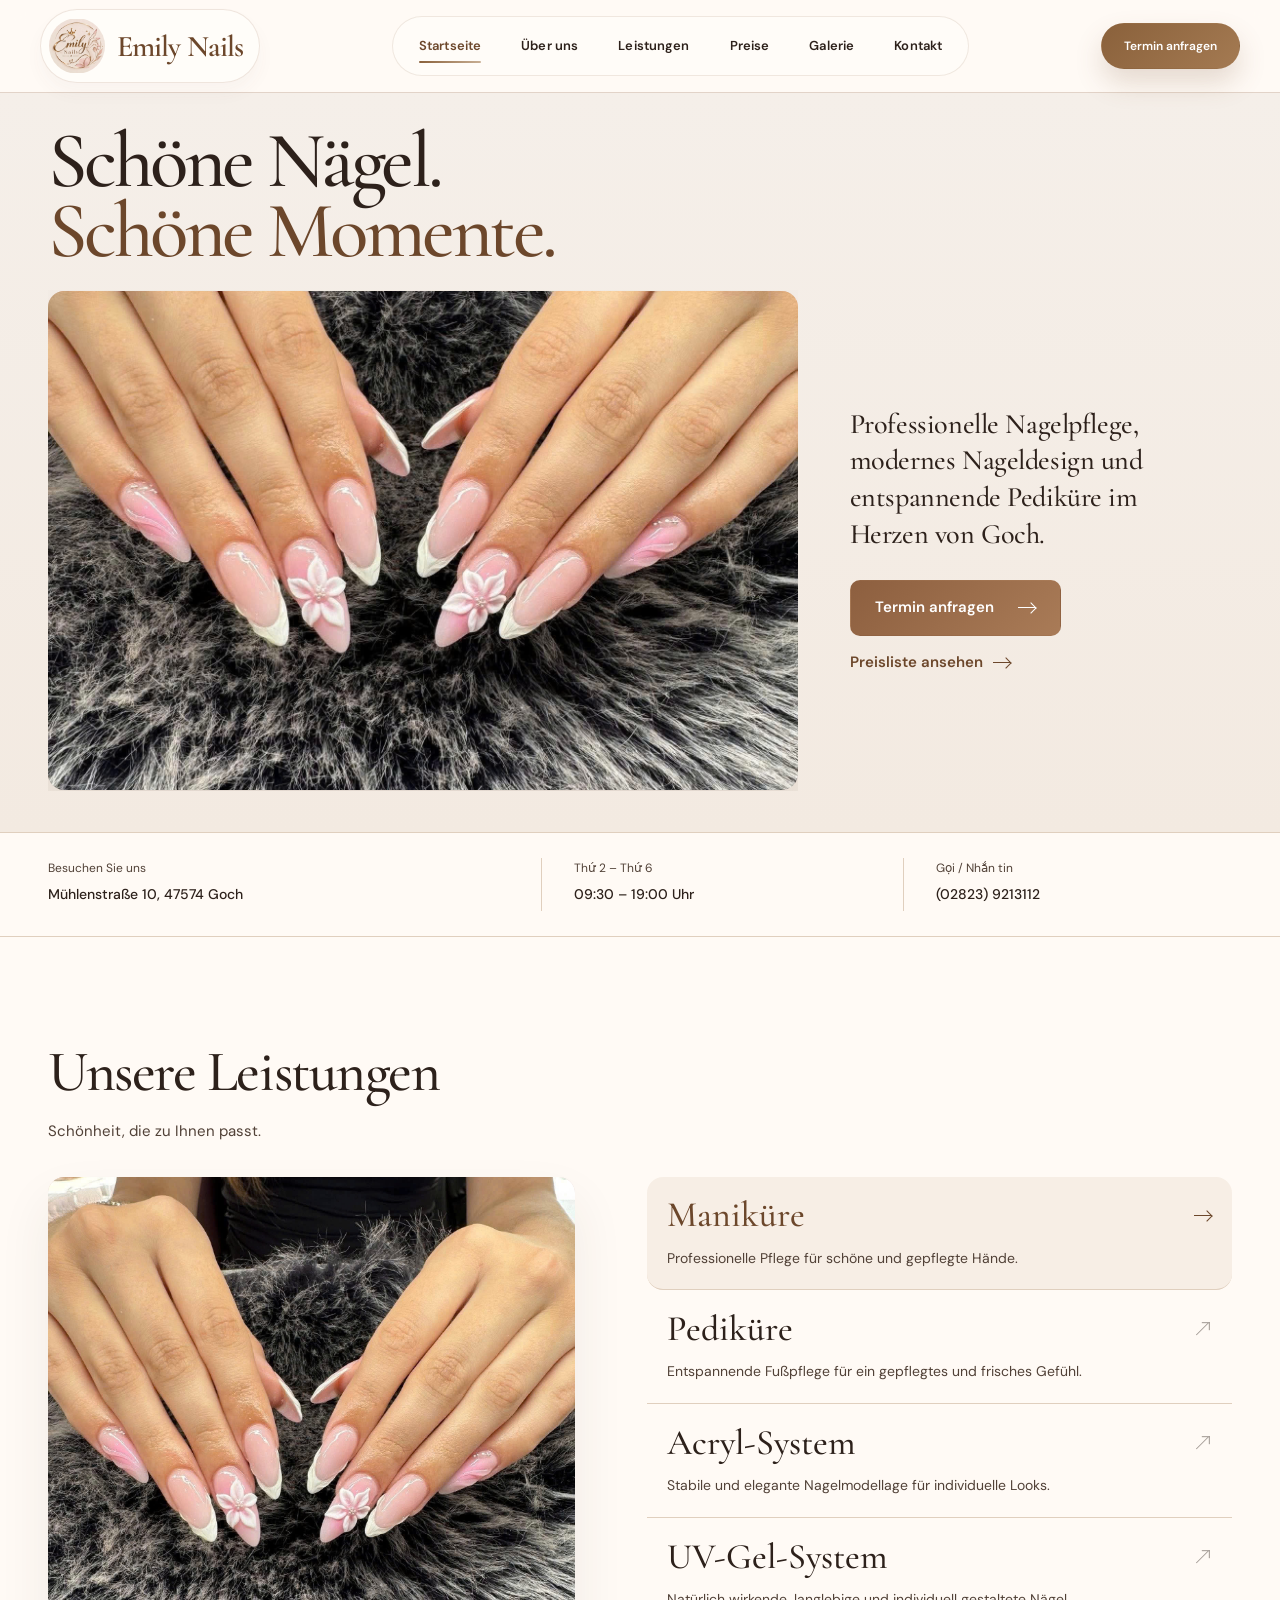
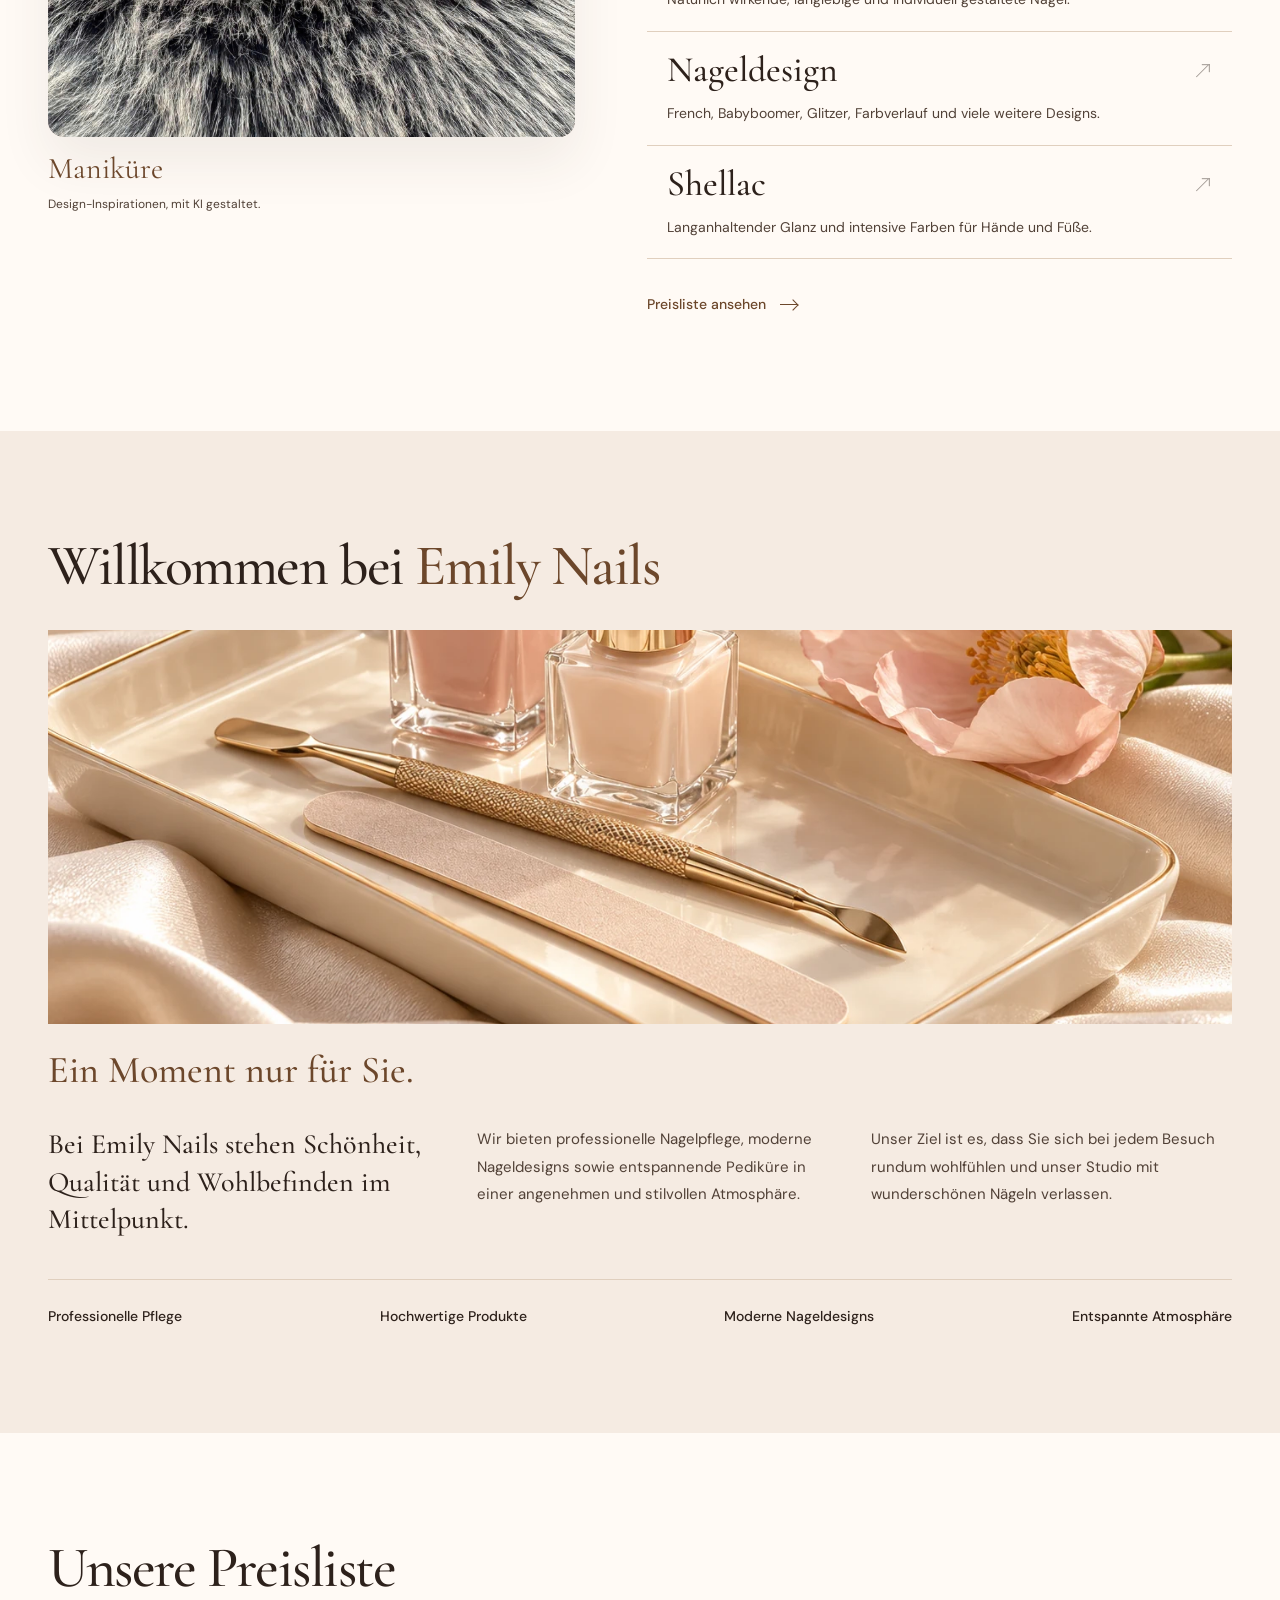
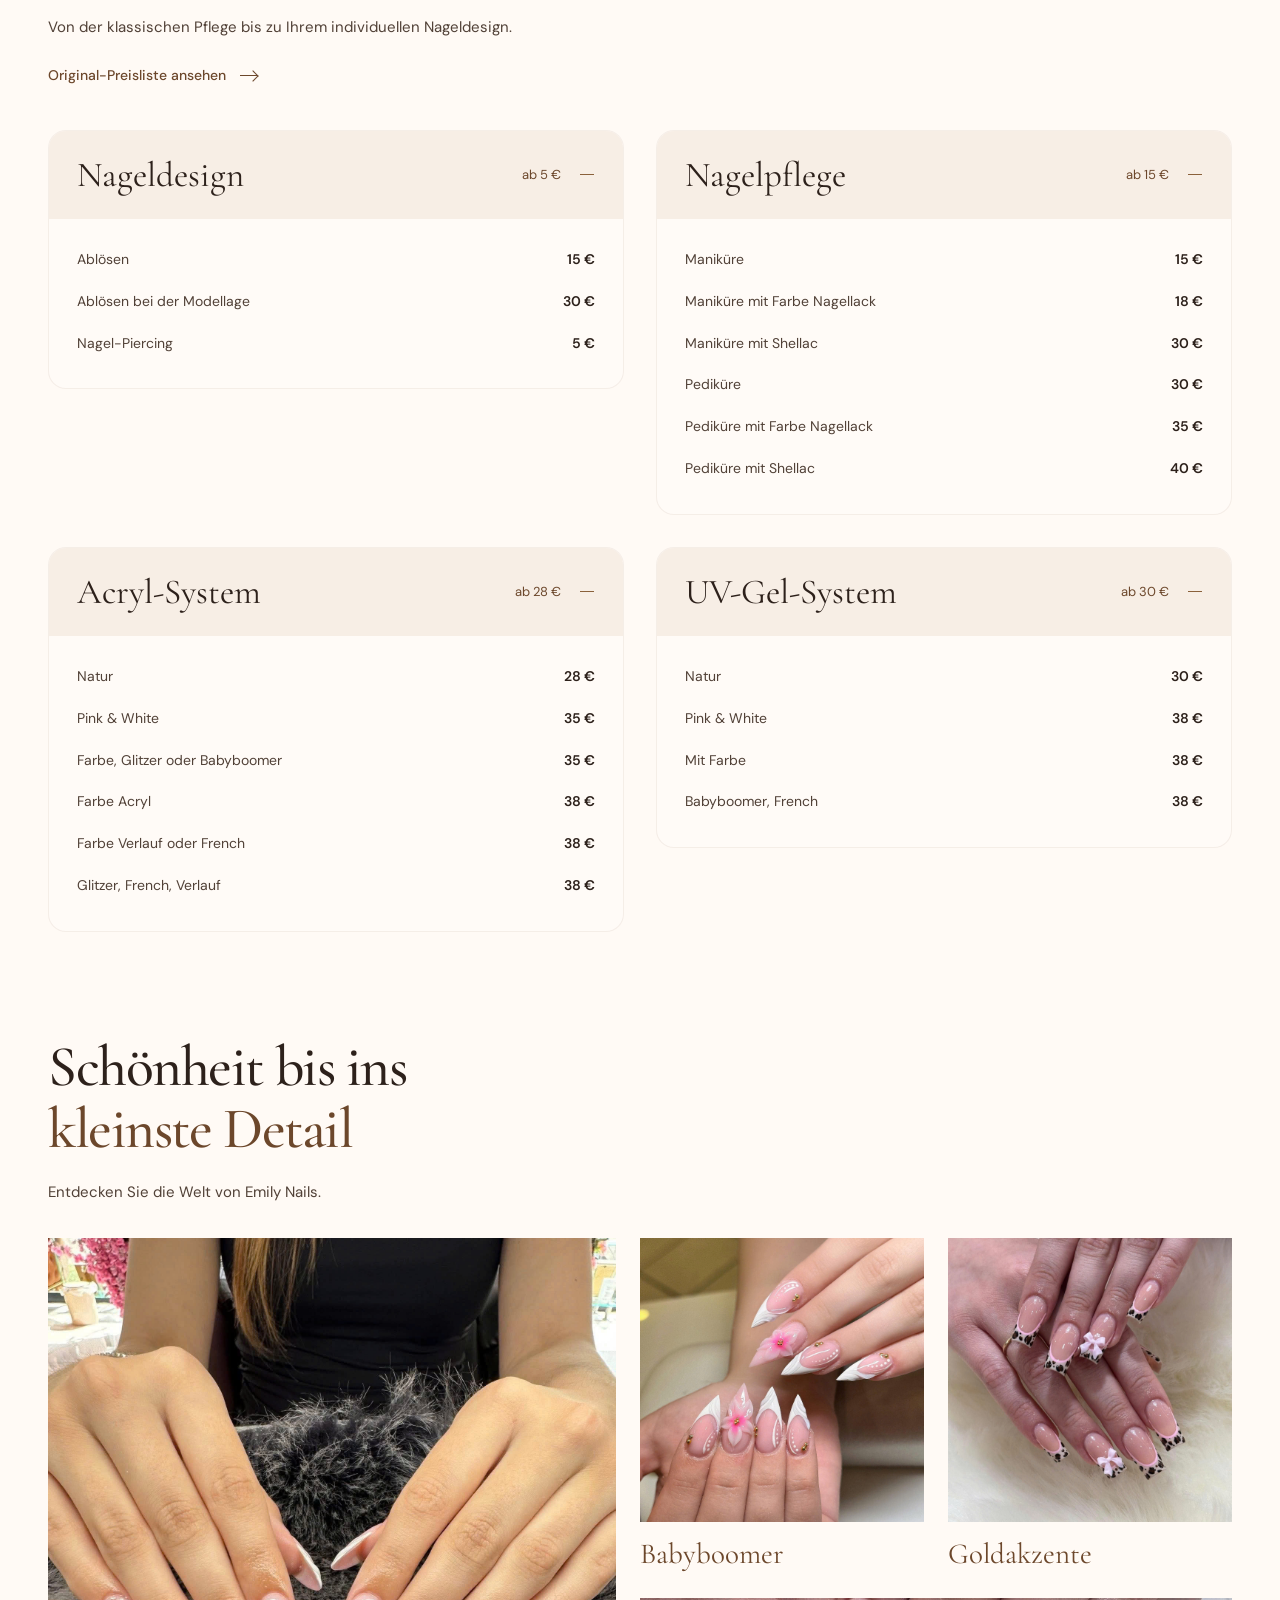
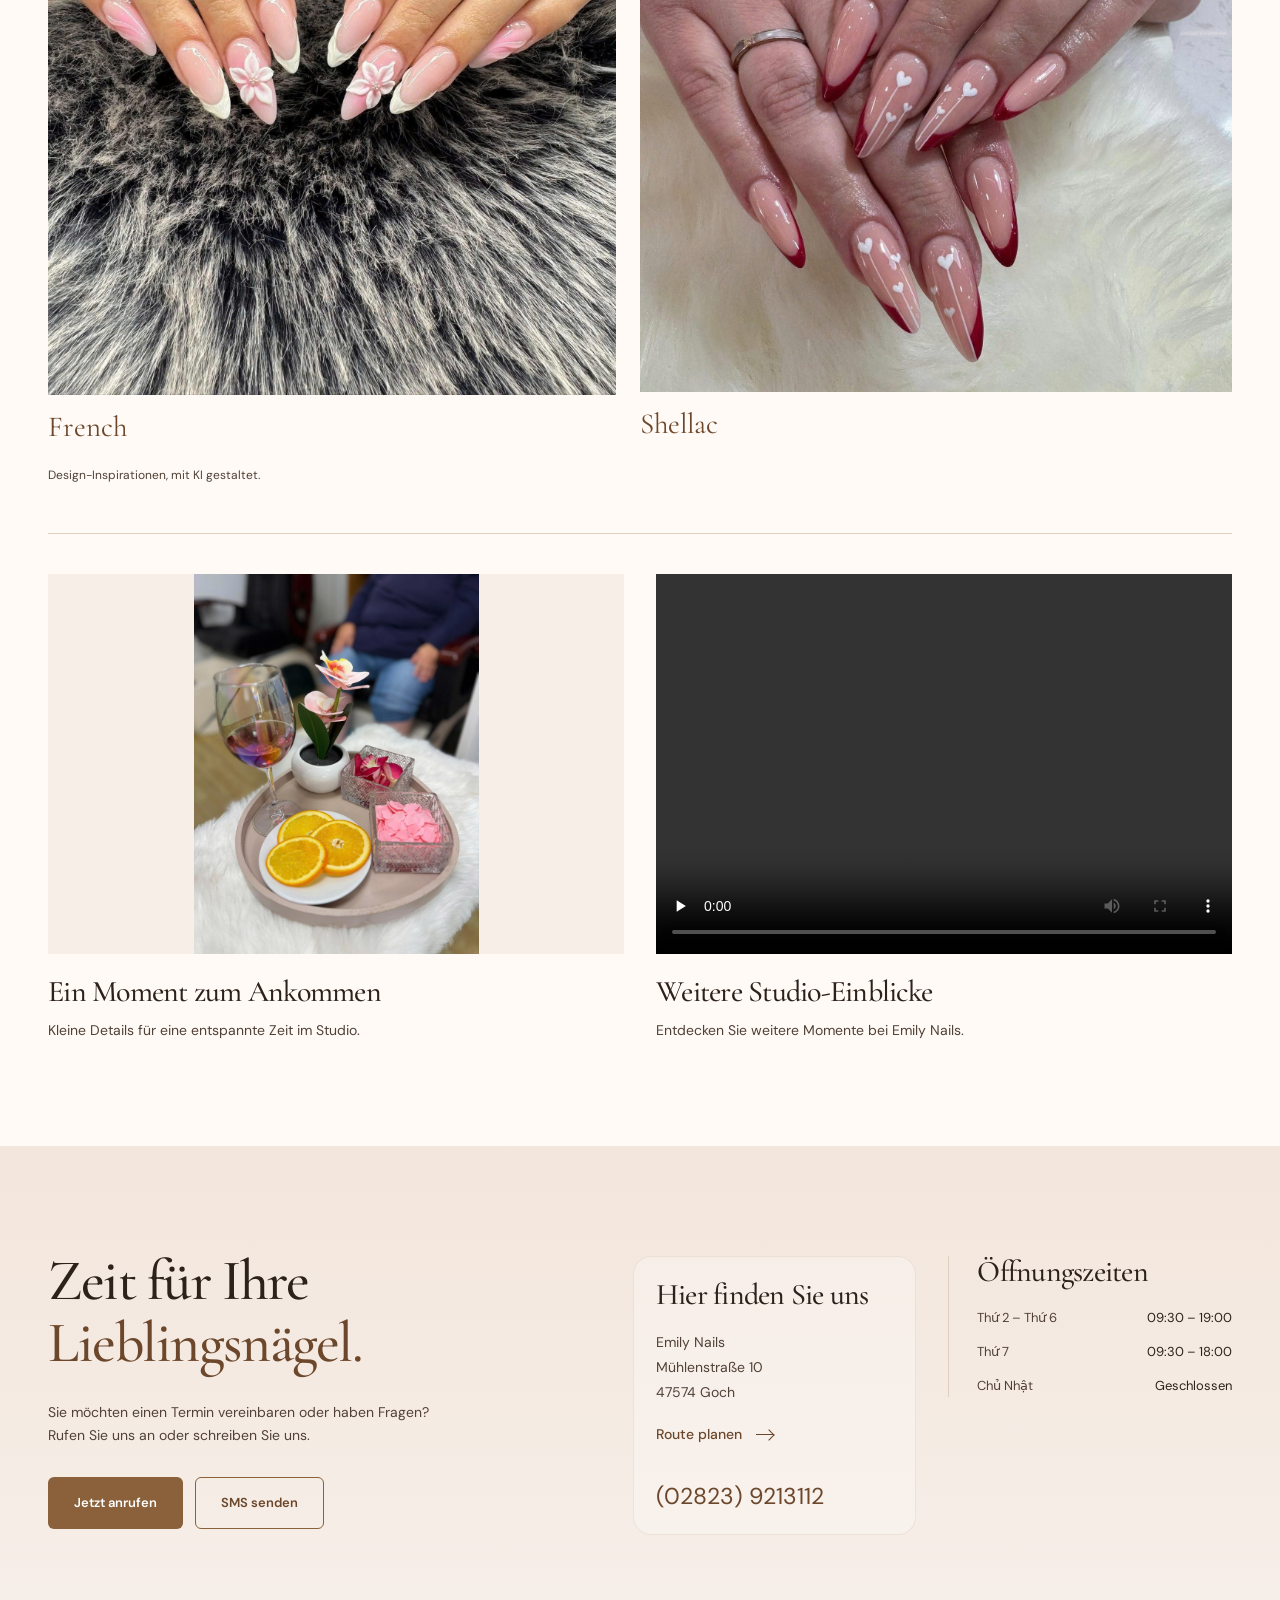
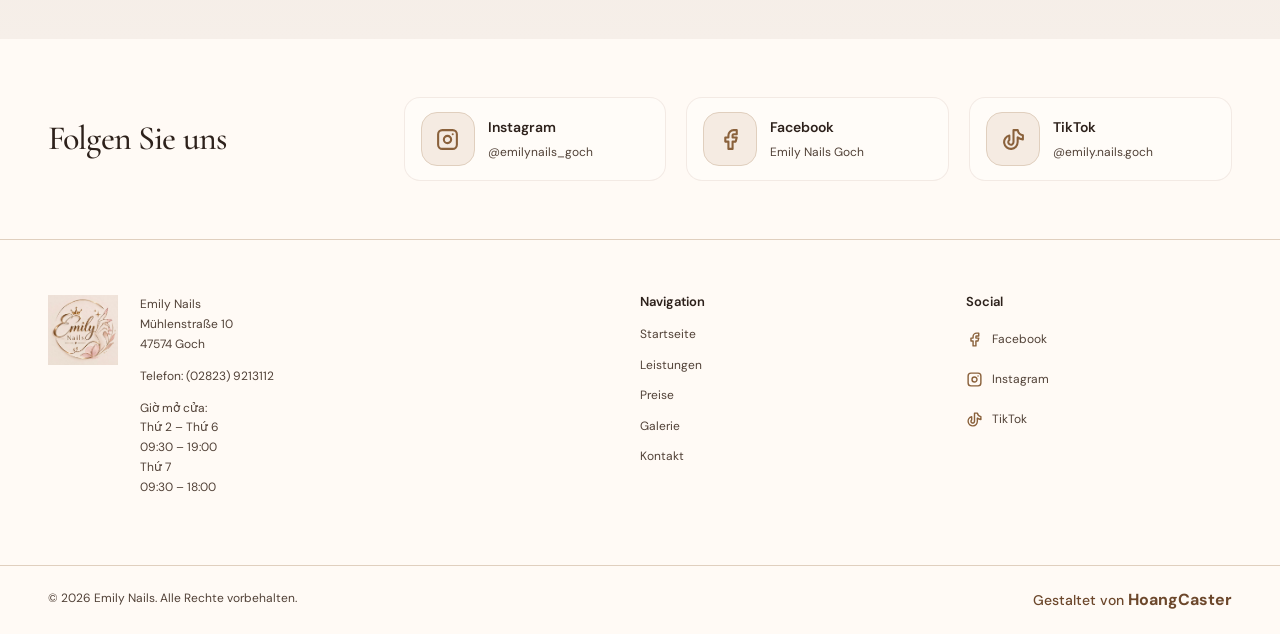
==== commit 1d88ce9b: "upload" ====
--- a/index.html
+++ b/index.html
@@ -229,11 +229,6 @@
           </div>
           <p class="inspiration-note">Design-Inspirationen, mit KI gestaltet.</p>
           <div class="gallery-grid">
-            <figure class="gallery-photo"><img src="1.jpg" alt="Fußpflege und entspannendes Fußbad bei Emily Nails" width="1536" height="2048" loading="lazy" /><figcaption><h3>Eine kleine Auszeit</h3><p>Entspannende Fußpflege für ein gepflegtes und frisches Gefühl.</p></figcaption></figure>
-            <figure class="gallery-video">
-              <div class="video-frame"><video controls playsinline preload="none" poster="1.jpg" aria-label="Pediküre bei Emily Nails, stummes Video"><source src="2.mp4" type="video/mp4" />Ihr Browser unterstützt dieses Video nicht. <a href="2.mp4">Video herunterladen</a></video><button class="video-play" type="button" aria-label="Video abspielen" hidden><span class="play-icon" aria-hidden="true"></span></button></div>
-              <figcaption><h3>Ein Blick ins Studio</h3><p>Professionelle Pflege. Individuelles Design. Entspannende Atmosphäre.</p></figcaption>
-            </figure>
             <figure class="gallery-photo gallery-photo--portrait"><img src="new5.jpg" alt="Blumendekoration und Erfrischungen im Studio von Emily Nails" width="1536" height="2048" loading="lazy" /><figcaption><h3>Ein Moment zum Ankommen</h3><p>Kleine Details für eine entspannte Zeit im Studio.</p></figcaption></figure>
             <figure class="gallery-video">
               <div class="video-frame"><video controls playsinline preload="none" aria-label="Weitere Einblicke in Emily Nails"><source src="3.mp4" type="video/mp4" />Ihr Browser unterstützt dieses Video nicht. <a href="3.mp4">Video herunterladen</a></video></div>
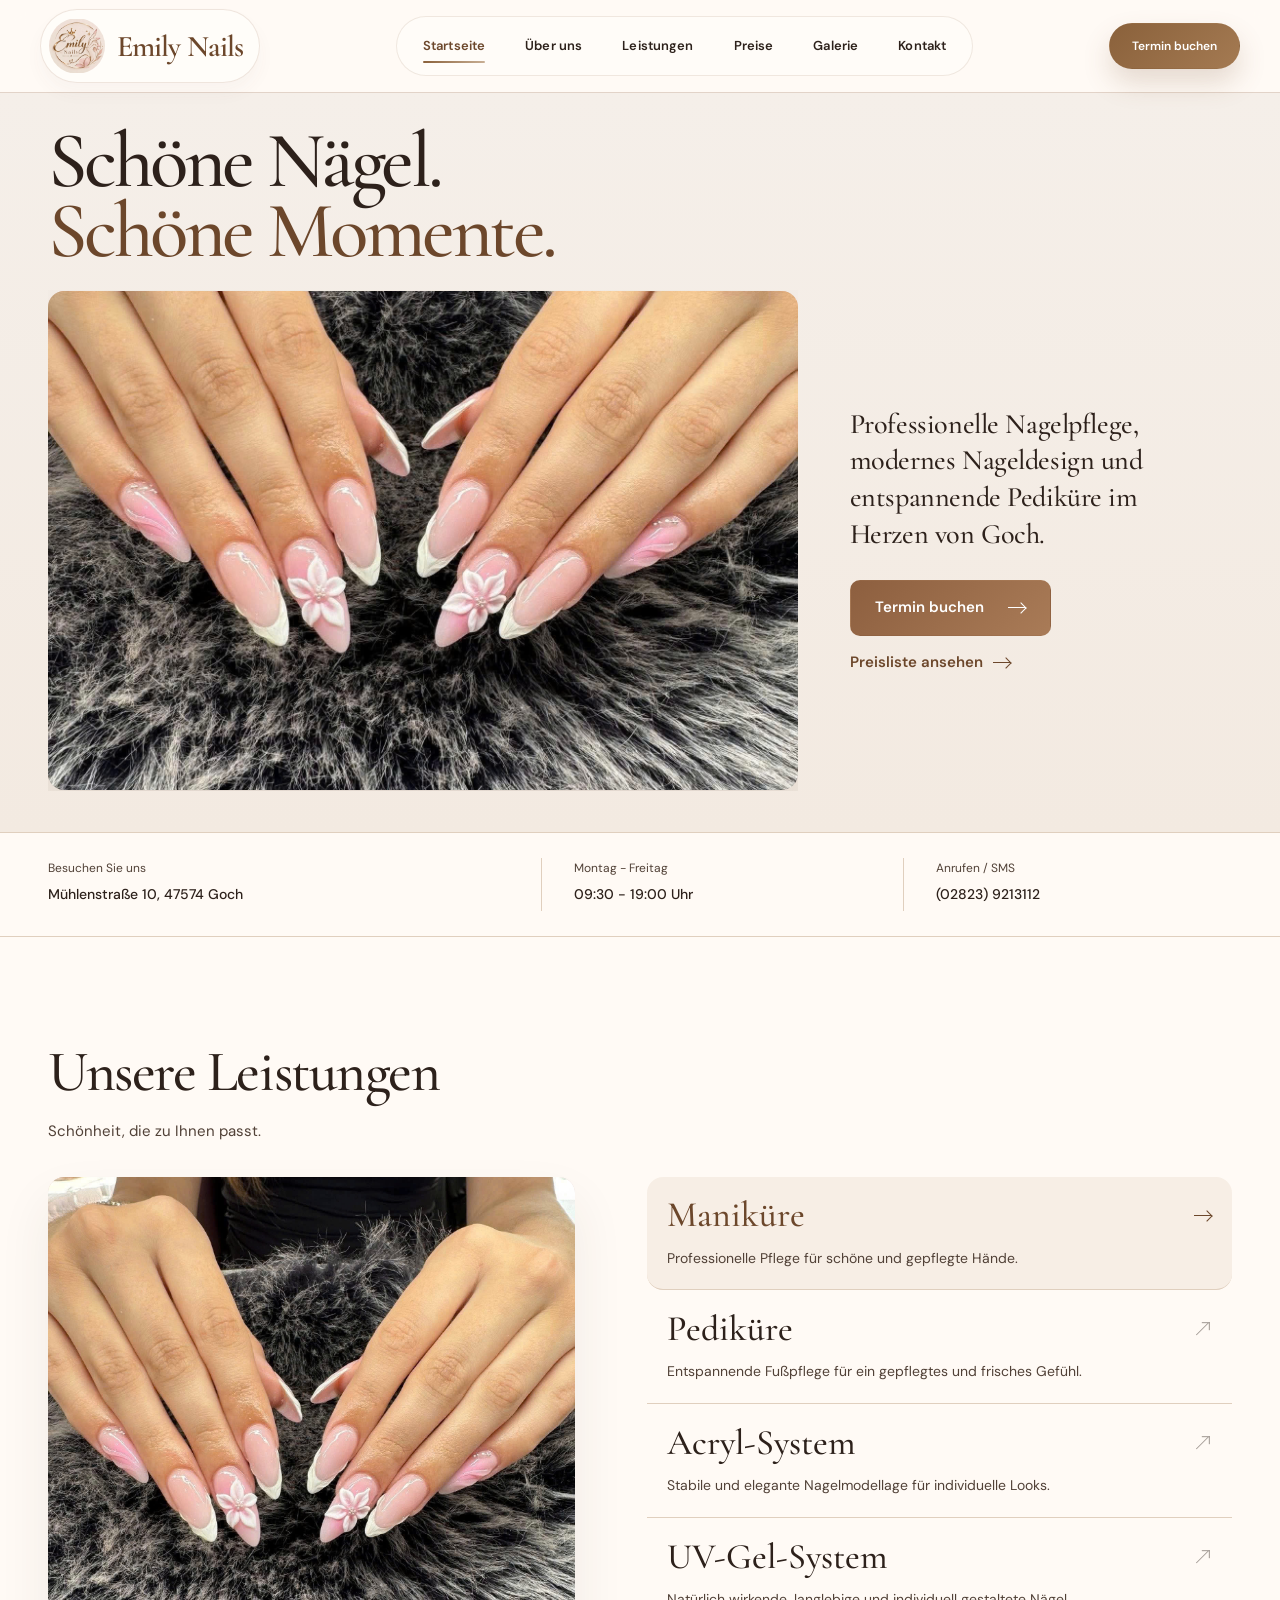
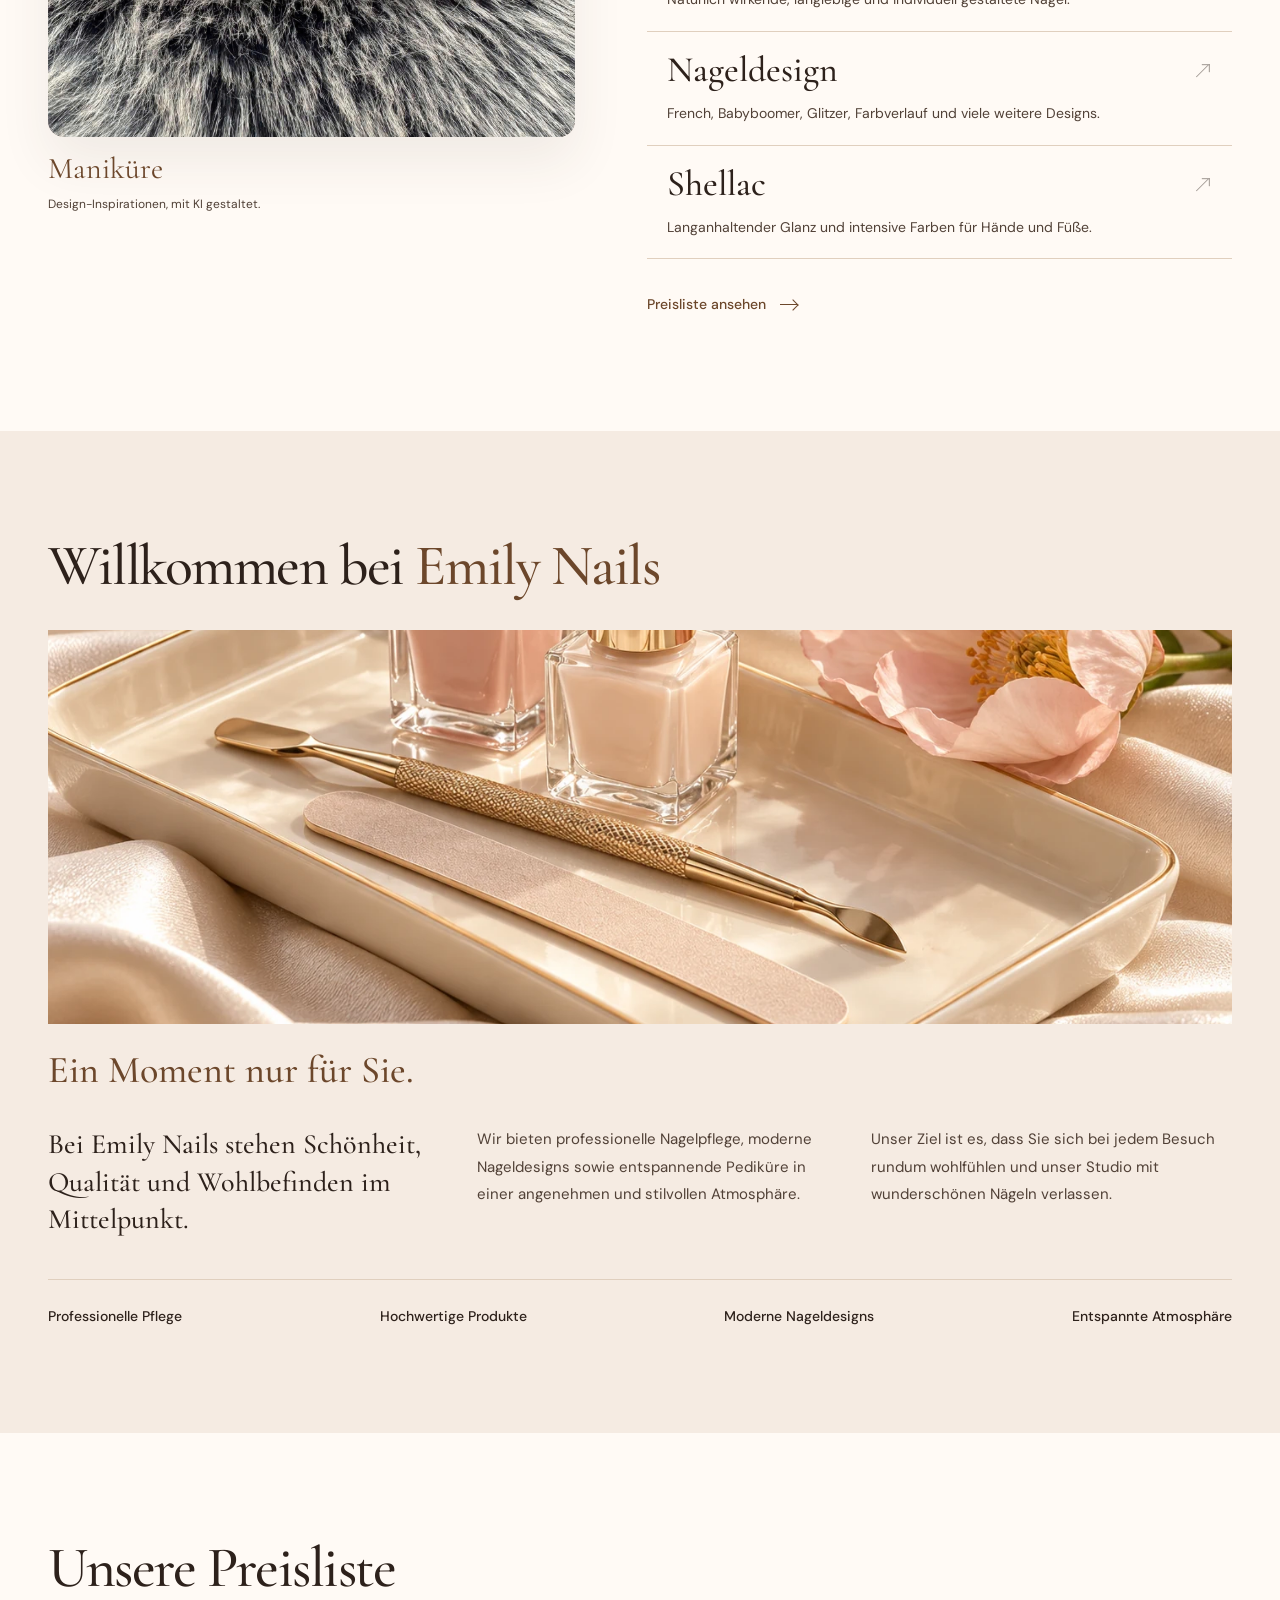
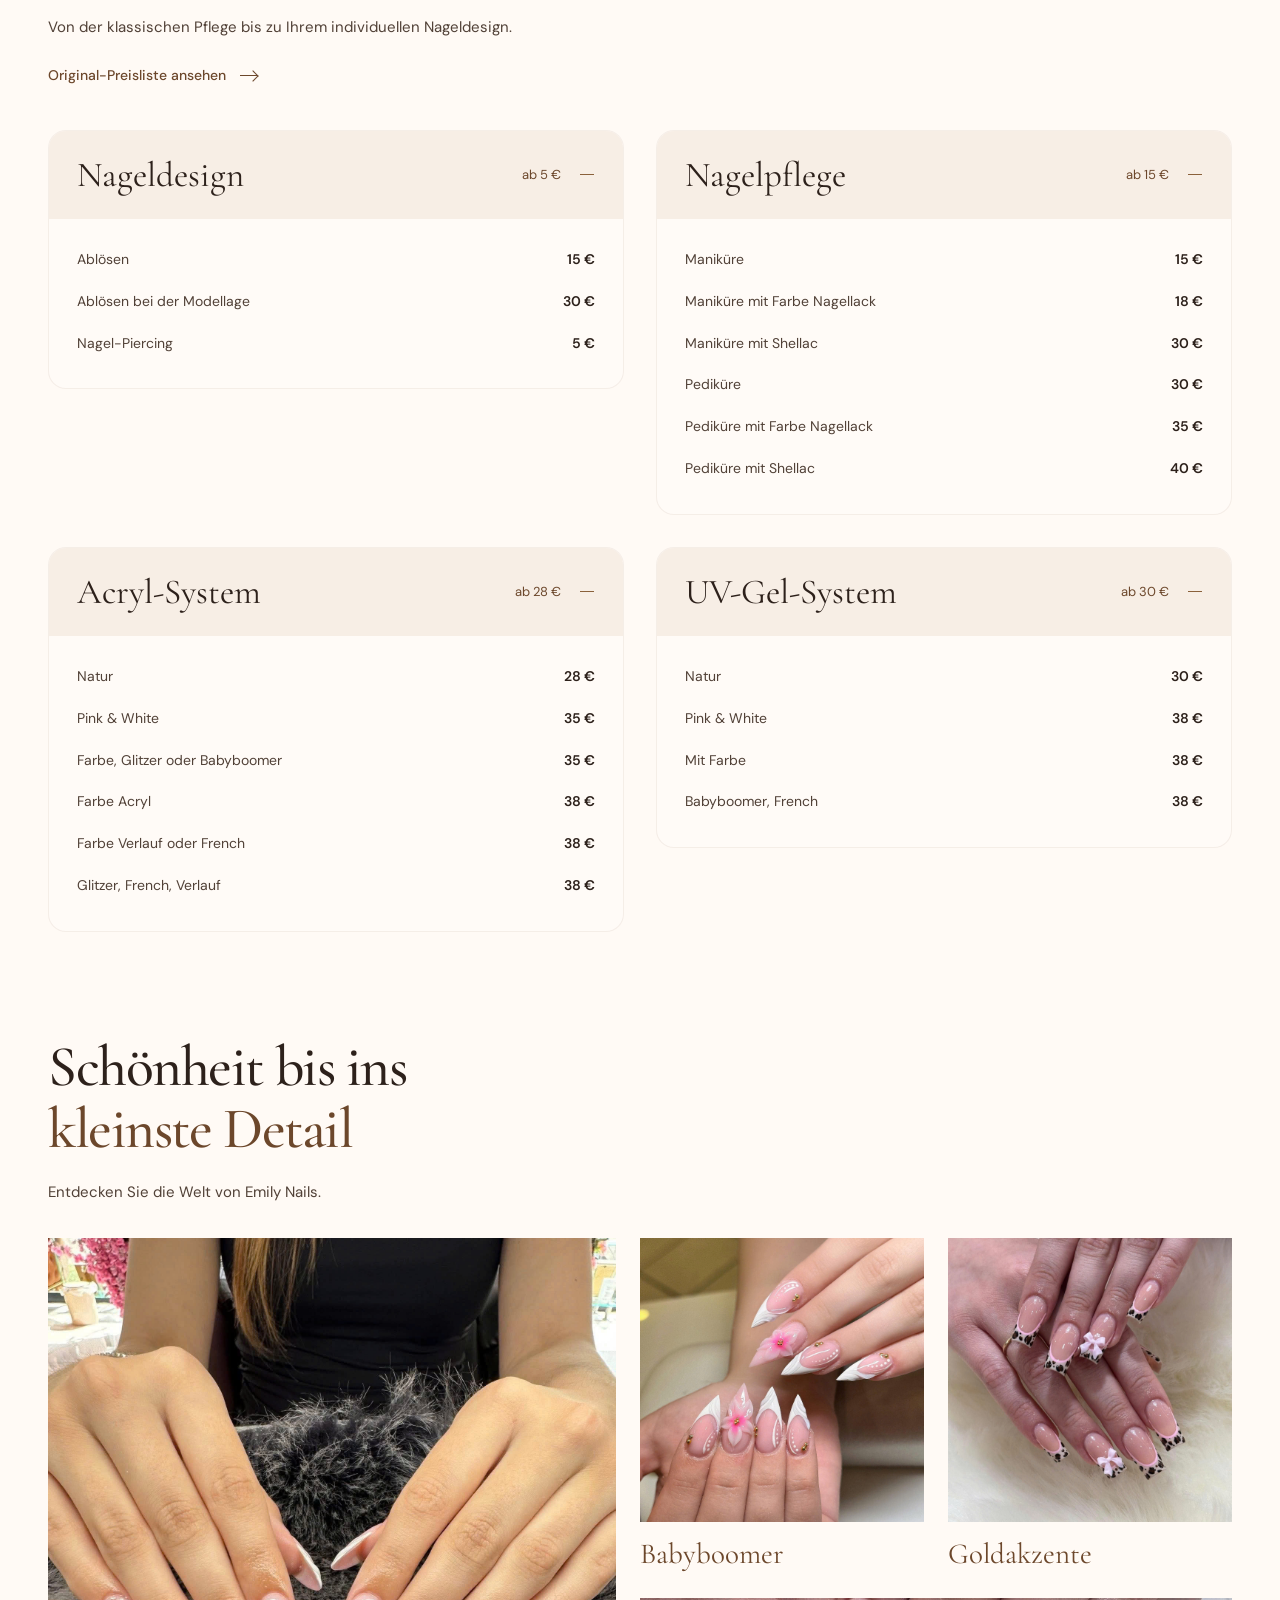
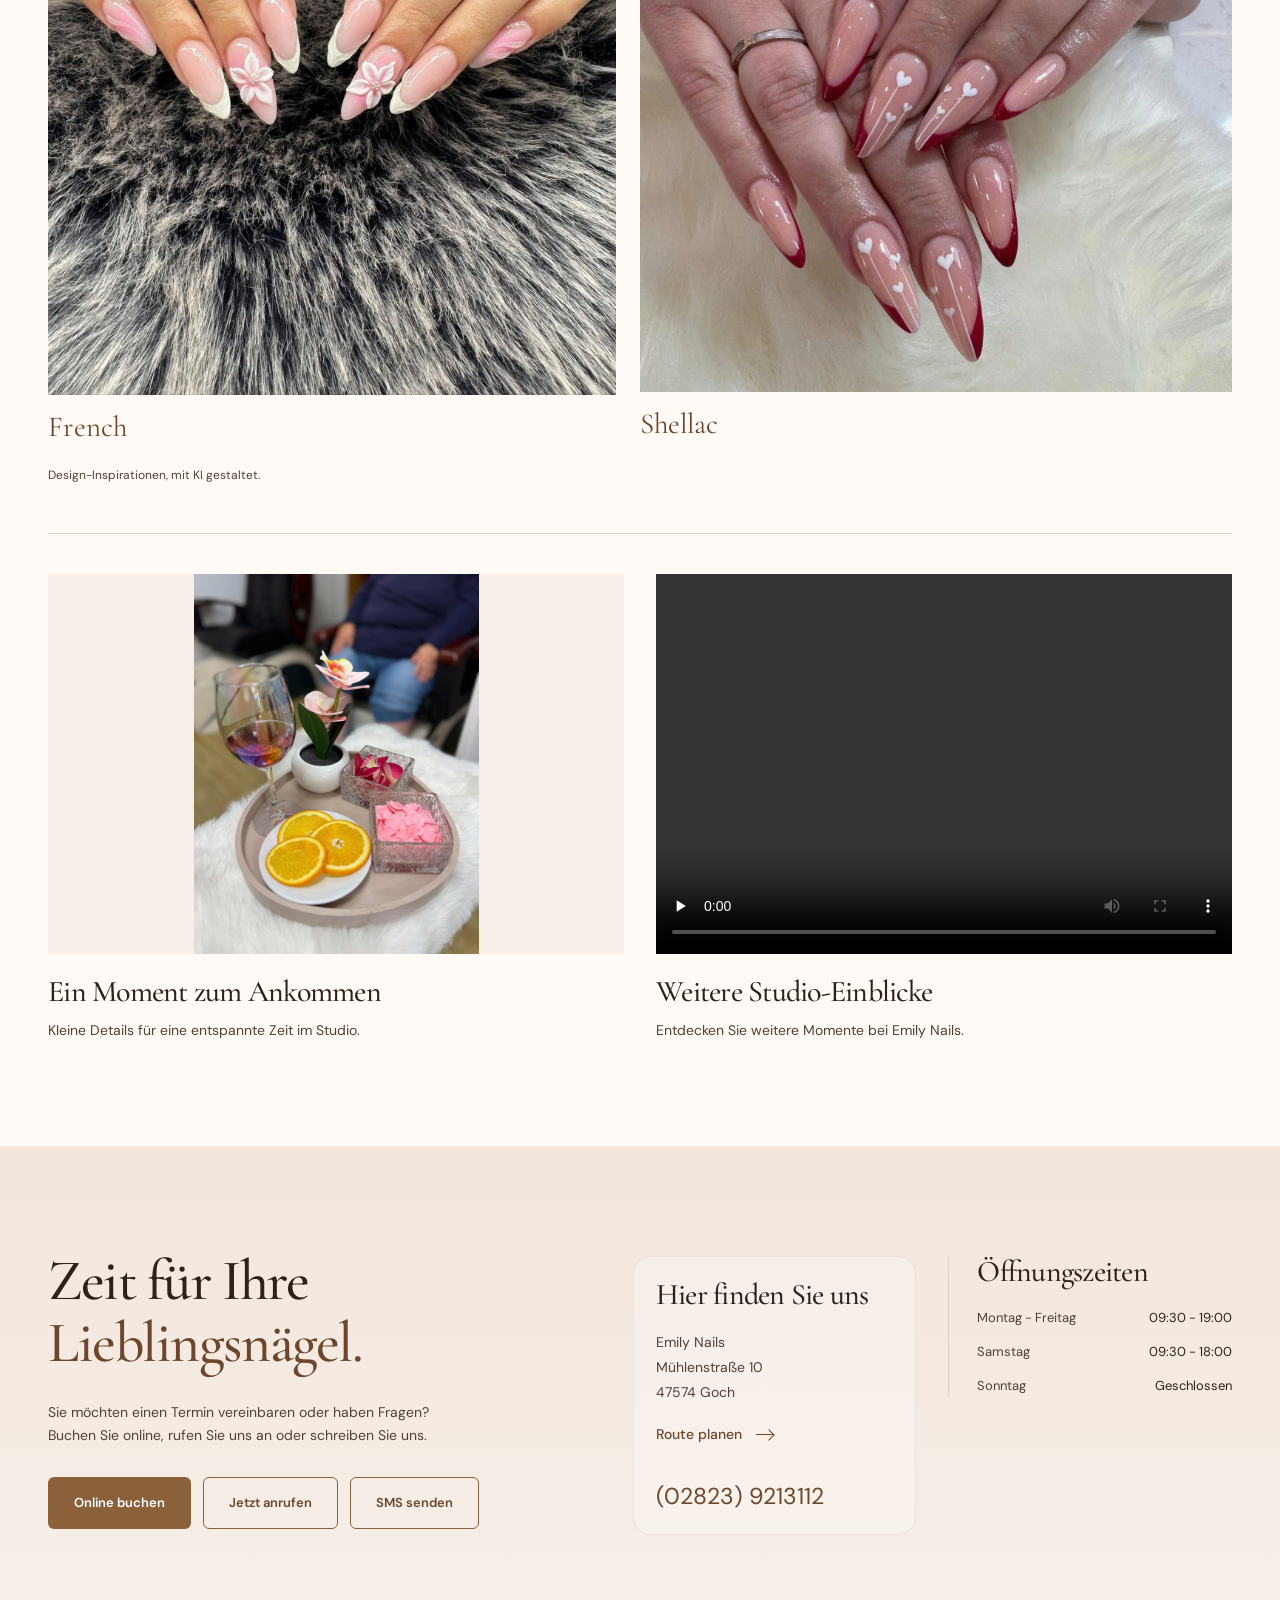
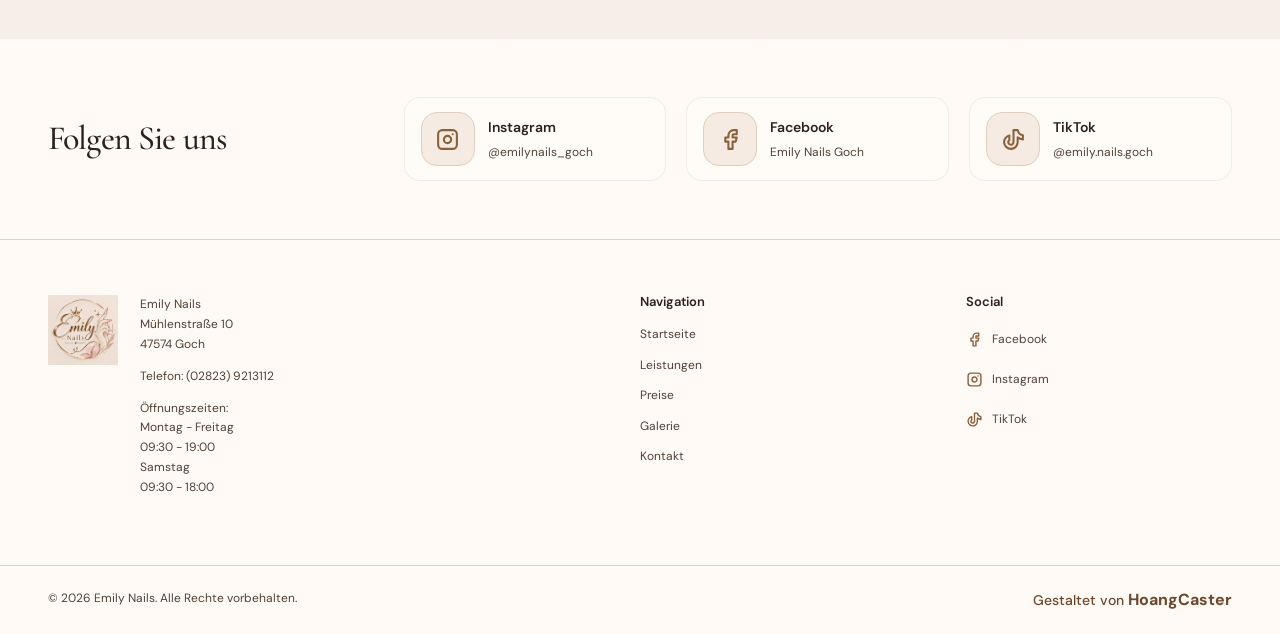
==== commit ad2b728a: "upload" ====
--- a/index.html
+++ b/index.html
@@ -6,7 +6,7 @@
     <meta name="viewport" content="width=device-width, initial-scale=1.0" />
     <meta
       name="description"
-      content="Emily Nails in Goch – professionelle Maniküre, Pediküre, Acryl- und UV-Gel-Nägel sowie modernes Nageldesign. Besuchen Sie uns in der Mühlenstraße 10, 47574 Goch."
+      content="Emily Nails in Goch: professionelle Maniküre, Pediküre, Acryl- und UV-Gel-Nägel sowie modernes Nageldesign. Besuchen Sie uns in der Mühlenstraße 10, 47574 Goch."
     />
     <meta
       name="keywords"
@@ -31,7 +31,7 @@
             <a href="#galerie">Galerie</a>
             <a href="#kontakt">Kontakt</a>
           </nav>
-        <a class="btn btn-primary header-cta" href="#kontakt">Termin anfragen</a>
+        <a class="btn btn-primary header-cta" href="https://emilynailsps0v.setmore.com" target="_blank" rel="noopener noreferrer">Termin buchen</a>
         <button class="nav-toggle" type="button" aria-label="Menü öffnen" aria-expanded="false" aria-controls="main-nav"><span></span><span></span></button>
       </div>
     </header>
@@ -47,7 +47,7 @@
           <div class="hero-side">
             <p>Professionelle Nagelpflege, modernes Nageldesign und entspannende Pediküre im Herzen von Goch.</p>
             <div class="hero-actions">
-              <a class="btn btn-primary" href="#kontakt">Termin anfragen <span class="link-arrow" aria-hidden="true"></span></a>
+              <a class="btn btn-primary" href="https://emilynailsps0v.setmore.com" target="_blank" rel="noopener noreferrer">Termin buchen <span class="link-arrow" aria-hidden="true"></span></a>
               <a class="text-link" href="#preise">Preisliste ansehen <span class="link-arrow" aria-hidden="true"></span></a>
             </div>
           </div>
@@ -56,18 +56,18 @@
       <aside class="studio-info" aria-label="Kontaktinformationen">
         <div class="container studio-info-grid">
           <div><span class="info-label">Besuchen Sie uns</span><a href="https://www.google.com/maps/search/?api=1&query=M%C3%BChlenstra%C3%9Fe+10%2C+47574+Goch" target="_blank" rel="noopener noreferrer">Mühlenstraße 10, 47574 Goch</a></div>
-          <div><span class="info-label">Thứ 2 – Thứ 6</span><a href="#oeffnungszeiten">09:30 – 19:00 Uhr</a></div>
-          <div><span class="info-label">Gọi / Nhắn tin</span><a href="tel:+4928239213112">(02823) 9213112</a></div>
+          <div><span class="info-label">Montag - Freitag</span><a href="#oeffnungszeiten">09:30 - 19:00 Uhr</a></div>
+          <div><span class="info-label">Anrufen / SMS</span><a href="tel:+4928239213112">(02823) 9213112</a></div>
         </div>
       </aside>
       <section class="services section" id="leistungen" aria-labelledby="services-title">
         <div class="container">
           <div class="section-intro"><h2 id="services-title">Unsere Leistungen</h2><p>Schönheit, die zu Ihnen passt.</p></div>
           <div class="services-layout">
-            <div class="service-preview" id="service-preview">                          <figure class="service-preview-panel" data-service-panel="0" ><img src="new1.jpg" alt="Thực tế nail đẹp tại Emily Nails" width="1024" height="1280" loading="lazy" /><figcaption>Maniküre</figcaption></figure>
-            <figure class="service-preview-panel" data-service-panel="1" hidden><img src="new2.jpg" alt="Pediküre thực tế tại Emily Nails" width="1024" height="1280" loading="lazy" /><figcaption>Pediküre</figcaption></figure>
-            <figure class="service-preview-panel" data-service-panel="2" hidden><img src="new3.jpg" alt="Acryl-System thực tế tại Emily Nails" width="1024" height="1280" loading="lazy" /><figcaption>Acryl-System</figcaption></figure>
-            <figure class="service-preview-panel" data-service-panel="3" hidden><img src="new4.jpg" alt="UV-Gel-System thực tế tại Emily Nails" width="1024" height="1280" loading="lazy" /><figcaption>UV-Gel-System</figcaption></figure>
+            <div class="service-preview" id="service-preview">                          <figure class="service-preview-panel" data-service-panel="0" ><img src="new1.jpg" alt="Maniküre bei Emily Nails" width="1024" height="1280" loading="lazy" /><figcaption>Maniküre</figcaption></figure>
+            <figure class="service-preview-panel" data-service-panel="1" hidden><img src="new2.jpg" alt="Pediküre bei Emily Nails" width="1024" height="1280" loading="lazy" /><figcaption>Pediküre</figcaption></figure>
+            <figure class="service-preview-panel" data-service-panel="2" hidden><img src="new3.jpg" alt="Acryl-System bei Emily Nails" width="1024" height="1280" loading="lazy" /><figcaption>Acryl-System</figcaption></figure>
+            <figure class="service-preview-panel" data-service-panel="3" hidden><img src="new4.jpg" alt="UV-Gel-System bei Emily Nails" width="1024" height="1280" loading="lazy" /><figcaption>UV-Gel-System</figcaption></figure>
               <figure class="service-preview-panel" data-service-panel="4" hidden><img src="assets/gold-nail-art.webp" alt="" width="1024" height="1280" loading="lazy" /><figcaption>Nageldesign</figcaption></figure>
               <figure class="service-preview-panel" data-service-panel="5" hidden><img src="assets/shellac-rose.webp" alt="" width="1024" height="1280" loading="lazy" /><figcaption>Shellac</figcaption></figure>              <p class="service-preview-note">Design-Inspirationen, mit KI gestaltet.</p>
             </div>
@@ -75,22 +75,22 @@
               <article class="service-item" data-service="0">
                 <h3><button class="service-select" type="button" aria-controls="service-preview" aria-pressed="true" data-service-select="0"><span>Maniküre</span><span class="link-arrow" aria-hidden="true"></span></button></h3>
                 <p>Professionelle Pflege für schöne und gepflegte Hände.</p>
-                <div class="service-image"><img src="new1.jpg" alt="Maniküre thực tế tại Emily Nails" width="1024" height="1280" loading="lazy" /></div>
+                <div class="service-image"><img src="new1.jpg" alt="Maniküre bei Emily Nails" width="1024" height="1280" loading="lazy" /></div>
               </article>
               <article class="service-item" data-service="1">
                 <h3><button class="service-select" type="button" aria-controls="service-preview" aria-pressed="false" data-service-select="1"><span>Pediküre</span><span class="link-arrow" aria-hidden="true"></span></button></h3>
                 <p>Entspannende Fußpflege für ein gepflegtes und frisches Gefühl.</p>
-                <div class="service-image"><img src="new2.jpg" alt="Pediküre thực tế tại Emily Nails" width="1024" height="1280" loading="lazy" /></div>
+                <div class="service-image"><img src="new2.jpg" alt="Pediküre bei Emily Nails" width="1024" height="1280" loading="lazy" /></div>
               </article>
               <article class="service-item" data-service="2">
                 <h3><button class="service-select" type="button" aria-controls="service-preview" aria-pressed="false" data-service-select="2"><span>Acryl-System</span><span class="link-arrow" aria-hidden="true"></span></button></h3>
                 <p>Stabile und elegante Nagelmodellage für individuelle Looks.</p>
-                <div class="service-image"><img src="new3.jpg" alt="Acryl-System thực tế tại Emily Nails" width="1024" height="1280" loading="lazy" /></div>
+                <div class="service-image"><img src="new3.jpg" alt="Acryl-System bei Emily Nails" width="1024" height="1280" loading="lazy" /></div>
               </article>
               <article class="service-item" data-service="3">
                 <h3><button class="service-select" type="button" aria-controls="service-preview" aria-pressed="false" data-service-select="3"><span>UV-Gel-System</span><span class="link-arrow" aria-hidden="true"></span></button></h3>
                 <p>Natürlich wirkende, langlebige und individuell gestaltete Nägel.</p>
-                <div class="service-image"><img src="new4.jpg" alt="UV-Gel-System thực tế tại Emily Nails" width="1024" height="1280" loading="lazy" /></div>
+                <div class="service-image"><img src="new4.jpg" alt="UV-Gel-System bei Emily Nails" width="1024" height="1280" loading="lazy" /></div>
               </article>
               <article class="service-item" data-service="4">
                 <h3><button class="service-select" type="button" aria-controls="service-preview" aria-pressed="false" data-service-select="4"><span>Nageldesign</span><span class="link-arrow" aria-hidden="true"></span></button></h3>
@@ -222,10 +222,10 @@
         <div class="container">
           <div class="section-heading"><h2 id="gallery-title">Schönheit bis ins<br /><span>kleinste Detail</span></h2><p>Entdecken Sie die Welt von Emily Nails.</p></div>
           <div class="inspiration-grid" aria-label="Design-Inspirationen">
-            <figure><img src="new1.jpg" alt="Nail design thực tế, kiểu dáng đẹp tự nhiên" width="1122" height="1402" loading="lazy" /><figcaption>French</figcaption></figure>
-            <figure><img src="new2.jpg" alt="Nail design thực tế, tông màu dịu và thanh lịch" width="1122" height="1402" loading="lazy" /><figcaption>Babyboomer</figcaption></figure>
-            <figure><img src="new3.jpg" alt="Nail design thực tế, màu sắc nổi bật và sang trọng" width="1122" height="1402" loading="lazy" /><figcaption>Goldakzente</figcaption></figure>
-            <figure><img src="new4.jpg" alt="Nail design thực tế, kiểu shellac bóng đẹp" width="1122" height="1402" loading="lazy" /><figcaption>Shellac</figcaption></figure>
+            <figure><img src="new1.jpg" alt="Natürliches French-Nageldesign" width="1122" height="1402" loading="lazy" /><figcaption>French</figcaption></figure>
+            <figure><img src="new2.jpg" alt="Dezentes und elegantes Babyboomer-Nageldesign" width="1122" height="1402" loading="lazy" /><figcaption>Babyboomer</figcaption></figure>
+            <figure><img src="new3.jpg" alt="Ausdrucksstarkes Nageldesign mit Goldakzenten" width="1122" height="1402" loading="lazy" /><figcaption>Goldakzente</figcaption></figure>
+            <figure><img src="new4.jpg" alt="Glänzendes Shellac-Nageldesign" width="1122" height="1402" loading="lazy" /><figcaption>Shellac</figcaption></figure>
           </div>
           <p class="inspiration-note">Design-Inspirationen, mit KI gestaltet.</p>
           <div class="gallery-grid">
@@ -239,10 +239,10 @@
       </section>
       <section class="contact section" id="kontakt" aria-labelledby="contact-title">
         <div class="container contact-layout">
-          <div class="contact-heading"><h2 id="contact-title">Zeit für Ihre<br /><span>Lieblingsnägel.</span></h2><p>Sie möchten einen Termin vereinbaren oder haben Fragen? <br />Rufen Sie uns an oder schreiben Sie uns.</p><div class="contact-actions"><a class="btn btn-primary" href="tel:+4928239213112">Jetzt anrufen</a><a class="btn btn-secondary" href="sms:+4928239213112">SMS senden</a></div></div>
+          <div class="contact-heading"><h2 id="contact-title">Zeit für Ihre<br /><span>Lieblingsnägel.</span></h2><p>Sie möchten einen Termin vereinbaren oder haben Fragen? <br />Buchen Sie online, rufen Sie uns an oder schreiben Sie uns.</p><div class="contact-actions"><a class="btn btn-primary" href="https://emilynailsps0v.setmore.com" target="_blank" rel="noopener noreferrer">Online buchen</a><a class="btn btn-secondary" href="tel:+4928239213112">Jetzt anrufen</a><a class="btn btn-secondary" href="sms:+4928239213112">SMS senden</a></div></div>
           <div class="contact-grid">
             <div class="contact-address"><h3>Hier finden Sie uns</h3><address>Emily Nails<br />Mühlenstraße 10<br />47574 Goch</address><a class="text-link" href="https://www.google.com/maps/search/?api=1&query=M%C3%BChlenstra%C3%9Fe+10%2C+47574+Goch" target="_blank" rel="noopener noreferrer">Route planen <span class="link-arrow" aria-hidden="true"></span></a><a class="contact-phone" href="tel:+4928239213112">(02823) 9213112</a></div>
-            <div class="hours" id="oeffnungszeiten"><h3>Öffnungszeiten</h3><dl class="hours-list"><div><dt>Thứ 2 – Thứ 6</dt><dd>09:30 – 19:00</dd></div><div><dt>Thứ 7</dt><dd>09:30 – 18:00</dd></div><div><dt>Chủ Nhật</dt><dd>Geschlossen</dd></div></dl></div>
+            <div class="hours" id="oeffnungszeiten"><h3>Öffnungszeiten</h3><dl class="hours-list"><div><dt>Montag - Freitag</dt><dd>09:30 - 19:00</dd></div><div><dt>Samstag</dt><dd>09:30 - 18:00</dd></div><div><dt>Sonntag</dt><dd>Geschlossen</dd></div></dl></div>
           </div>
         </div>
       </section>
@@ -319,7 +319,7 @@
             <a class="footer-logo" href="#top" aria-label="Emily Nails Startseite"><img src="logo.jpg" alt="Emily Nails Logo" width="70" height="70" /></a>
             <p>Emily Nails<br />Mühlenstraße 10<br />47574 Goch</p>
             <p>Telefon: <a href="tel:+4928239213112">(02823) 9213112</a></p>
-            <p>Giờ mở cửa:<br />Thứ 2 – Thứ 6<br />09:30 – 19:00<br />Thứ 7<br />09:30 – 18:00</p>
+            <p>Öffnungszeiten:<br />Montag - Freitag<br />09:30 - 19:00<br />Samstag<br />09:30 - 18:00</p>
           </div>
 
           <div class="footer-links">
--- a/style.css
+++ b/style.css
@@ -374,7 +374,7 @@
 .contact-layout { display: grid; grid-template-columns: 1fr 1.15fr; gap: 64px; }
 .contact-heading h2 span { color: var(--gold-deep); }
 .contact-heading > p { color: var(--muted); font-size: 14px; margin-top: 26px; max-width: 46ch; }
-.contact-actions { display: flex; gap: 12px; margin-top: 29px; }
+.contact-actions { display: flex; flex-wrap: wrap; gap: 12px; margin-top: 29px; }
 .contact-grid { display: grid; grid-template-columns: 1fr 1fr; gap: 32px; padding-top: 6px; align-items: start; }
 .contact-grid h3 { margin-bottom: 18px; }
 .contact-address { padding: 22px 22px 18px; border: 1px solid rgba(173,137,113,0.15); border-radius: 18px; background: rgba(255,255,255,0.28); }
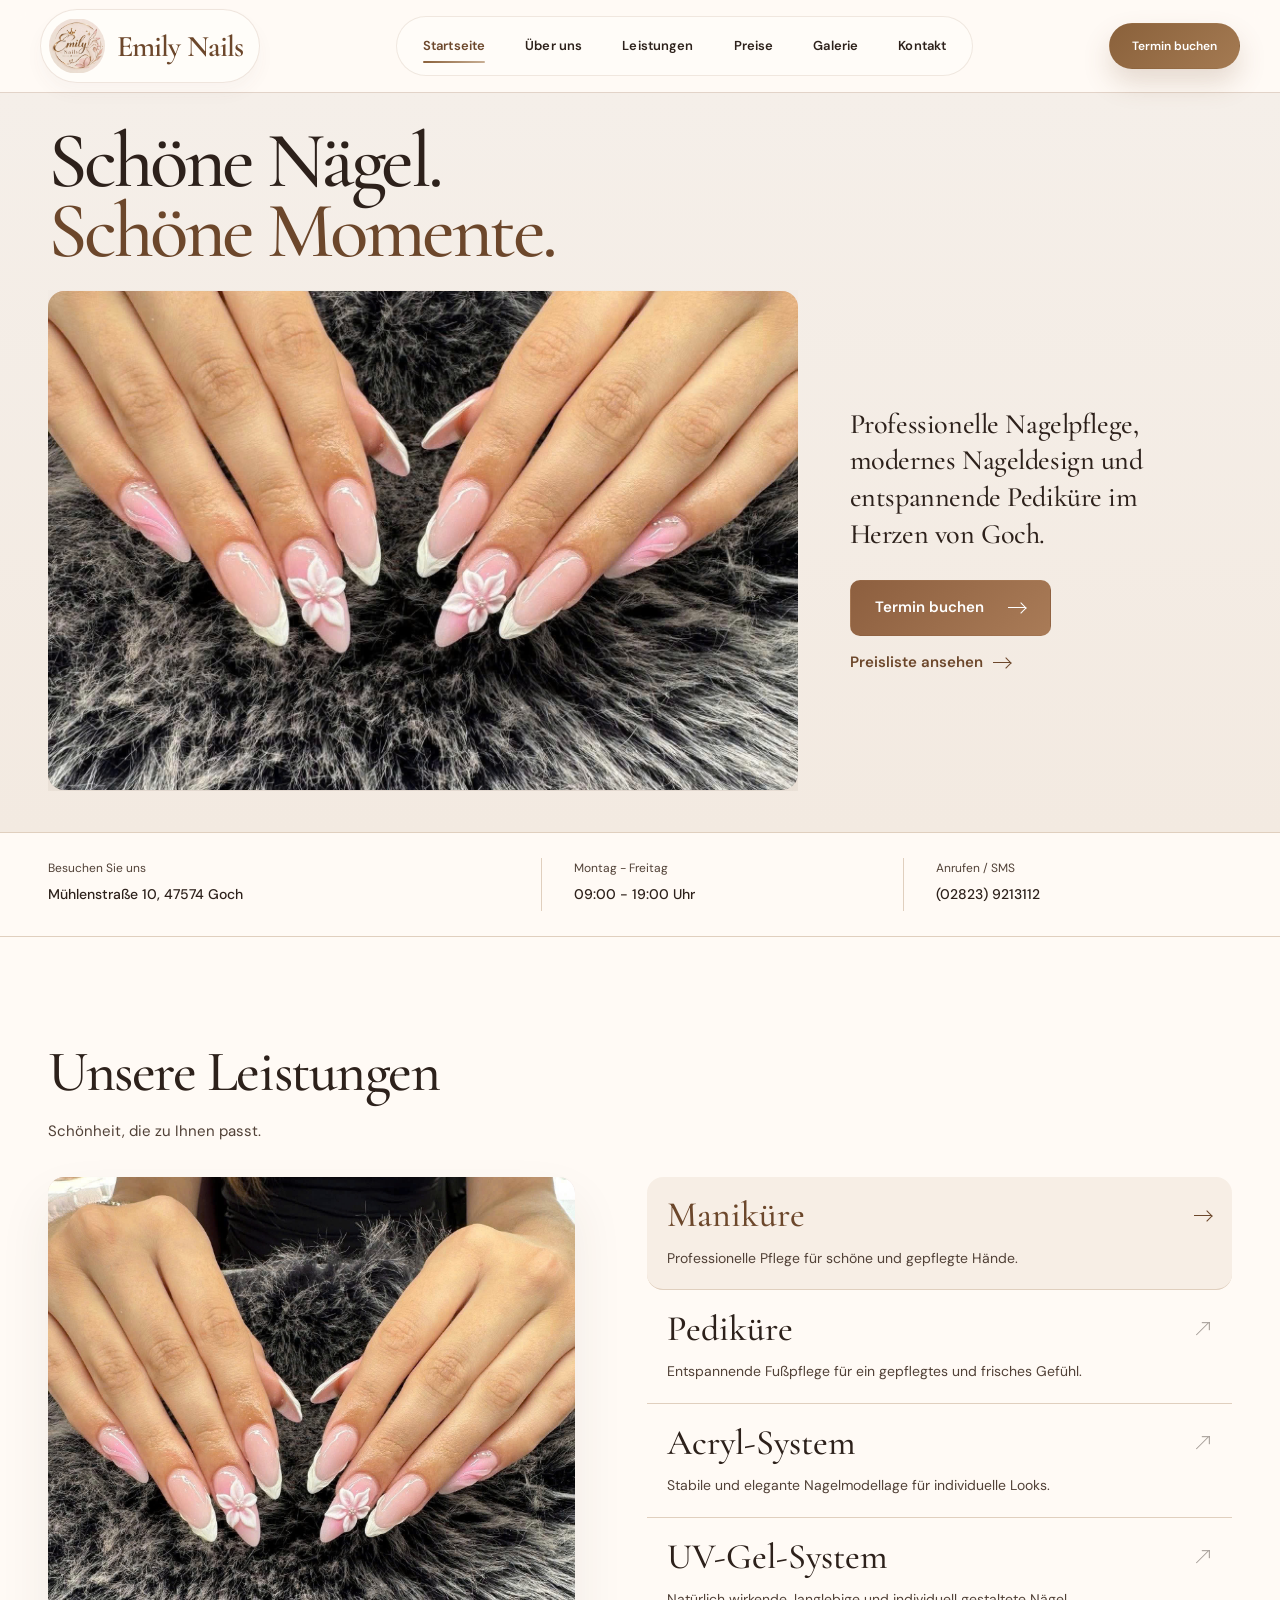
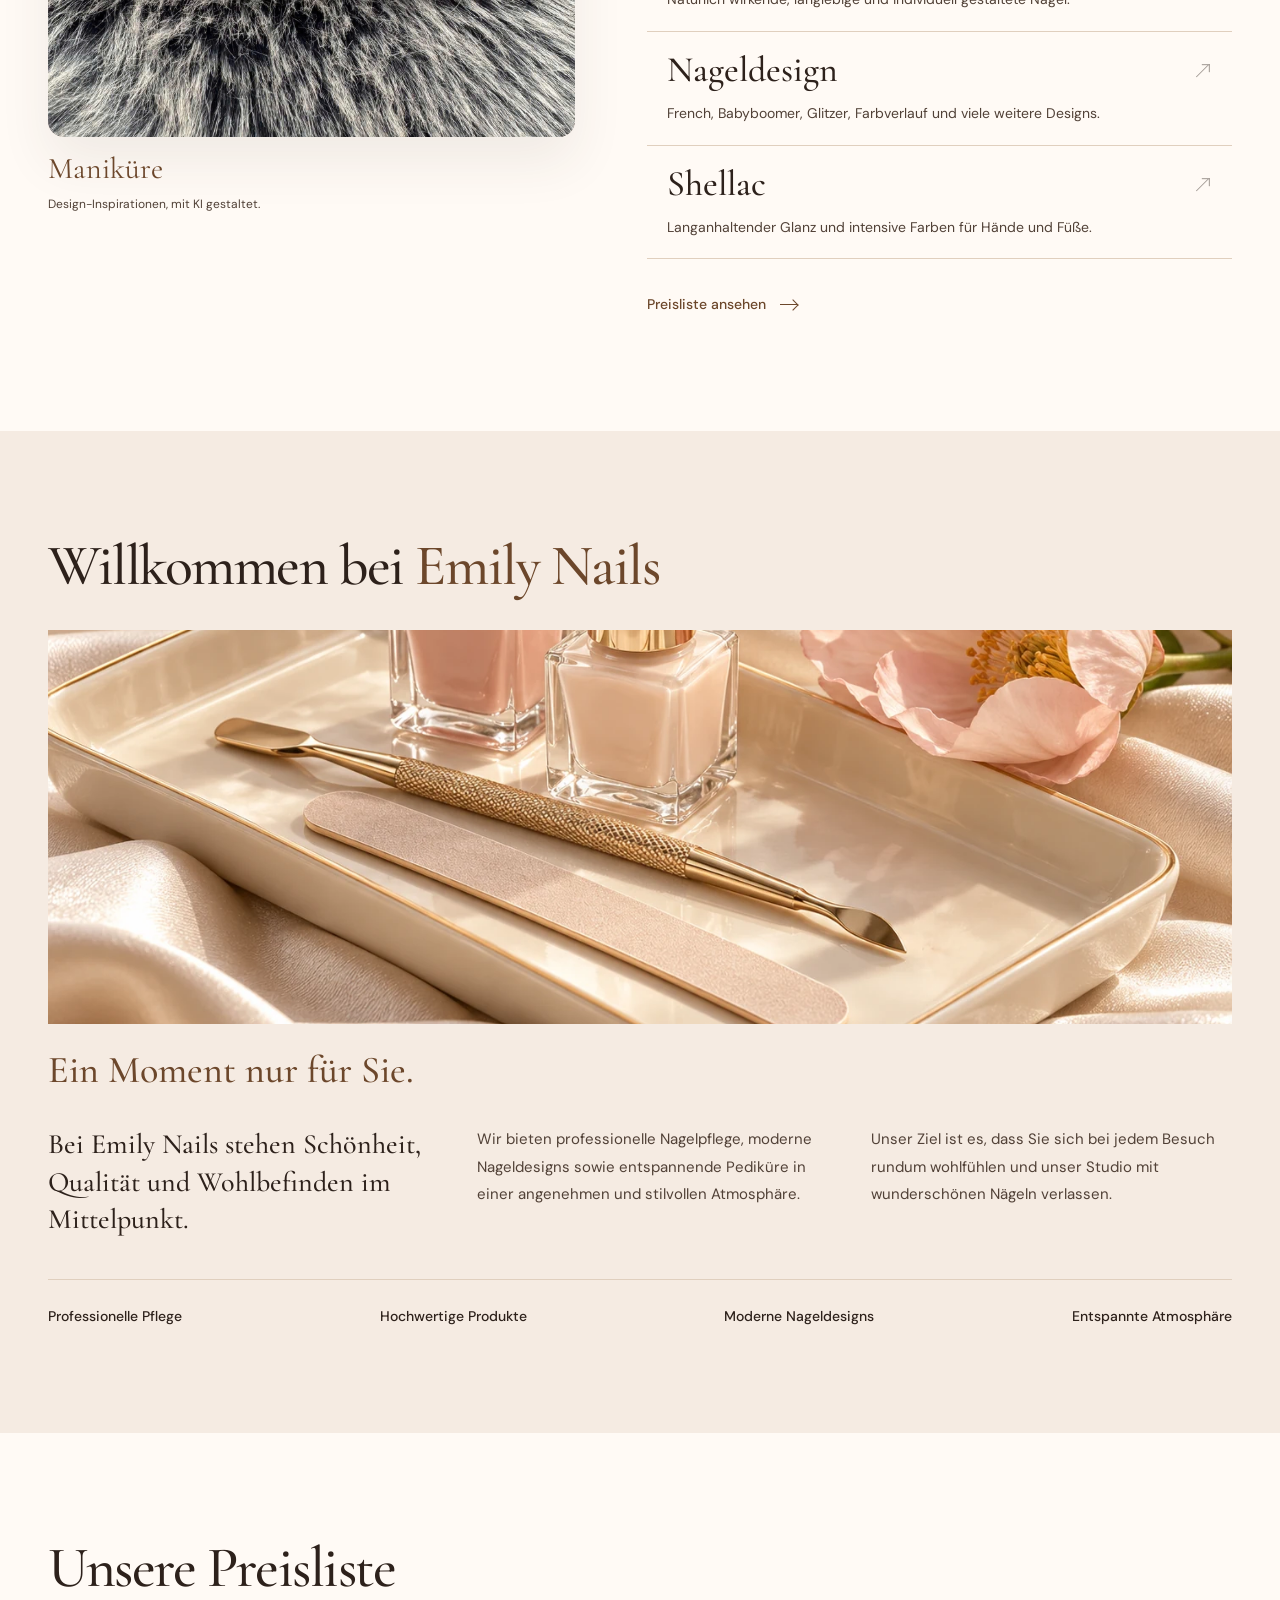
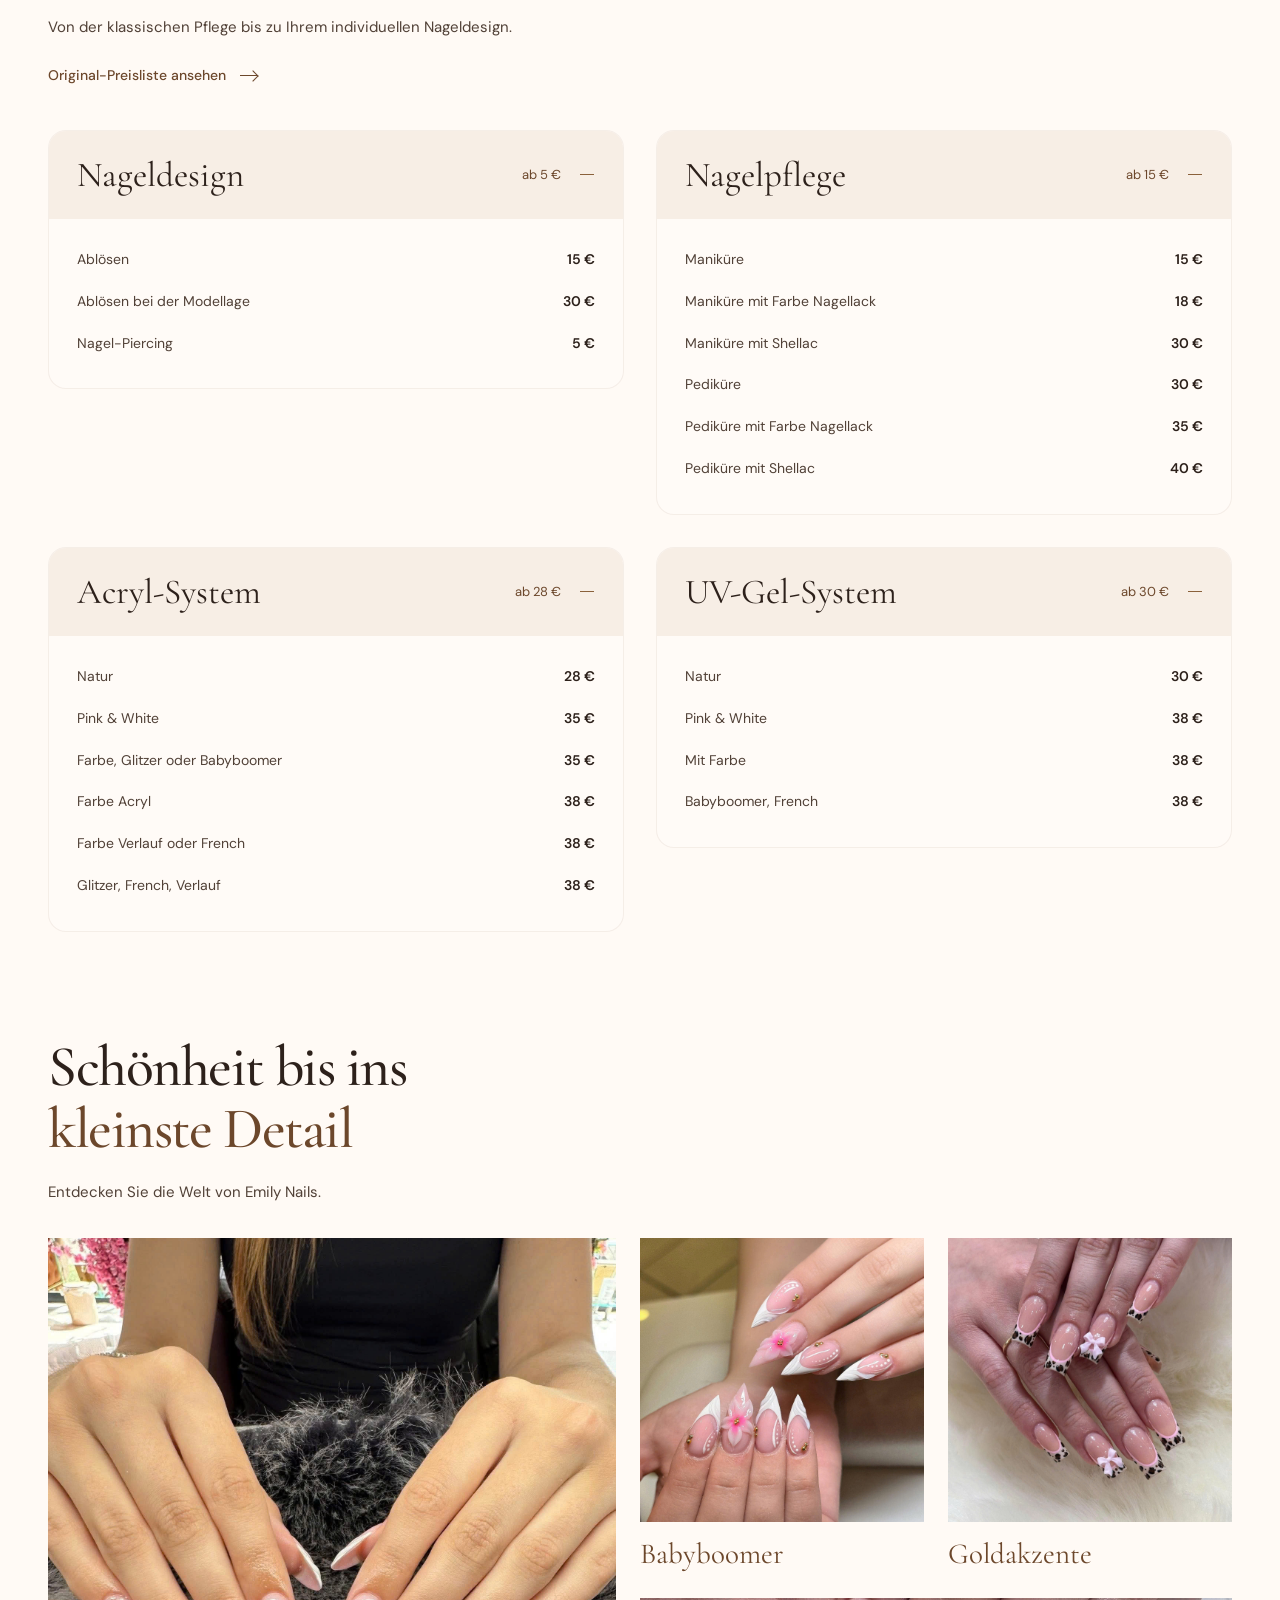
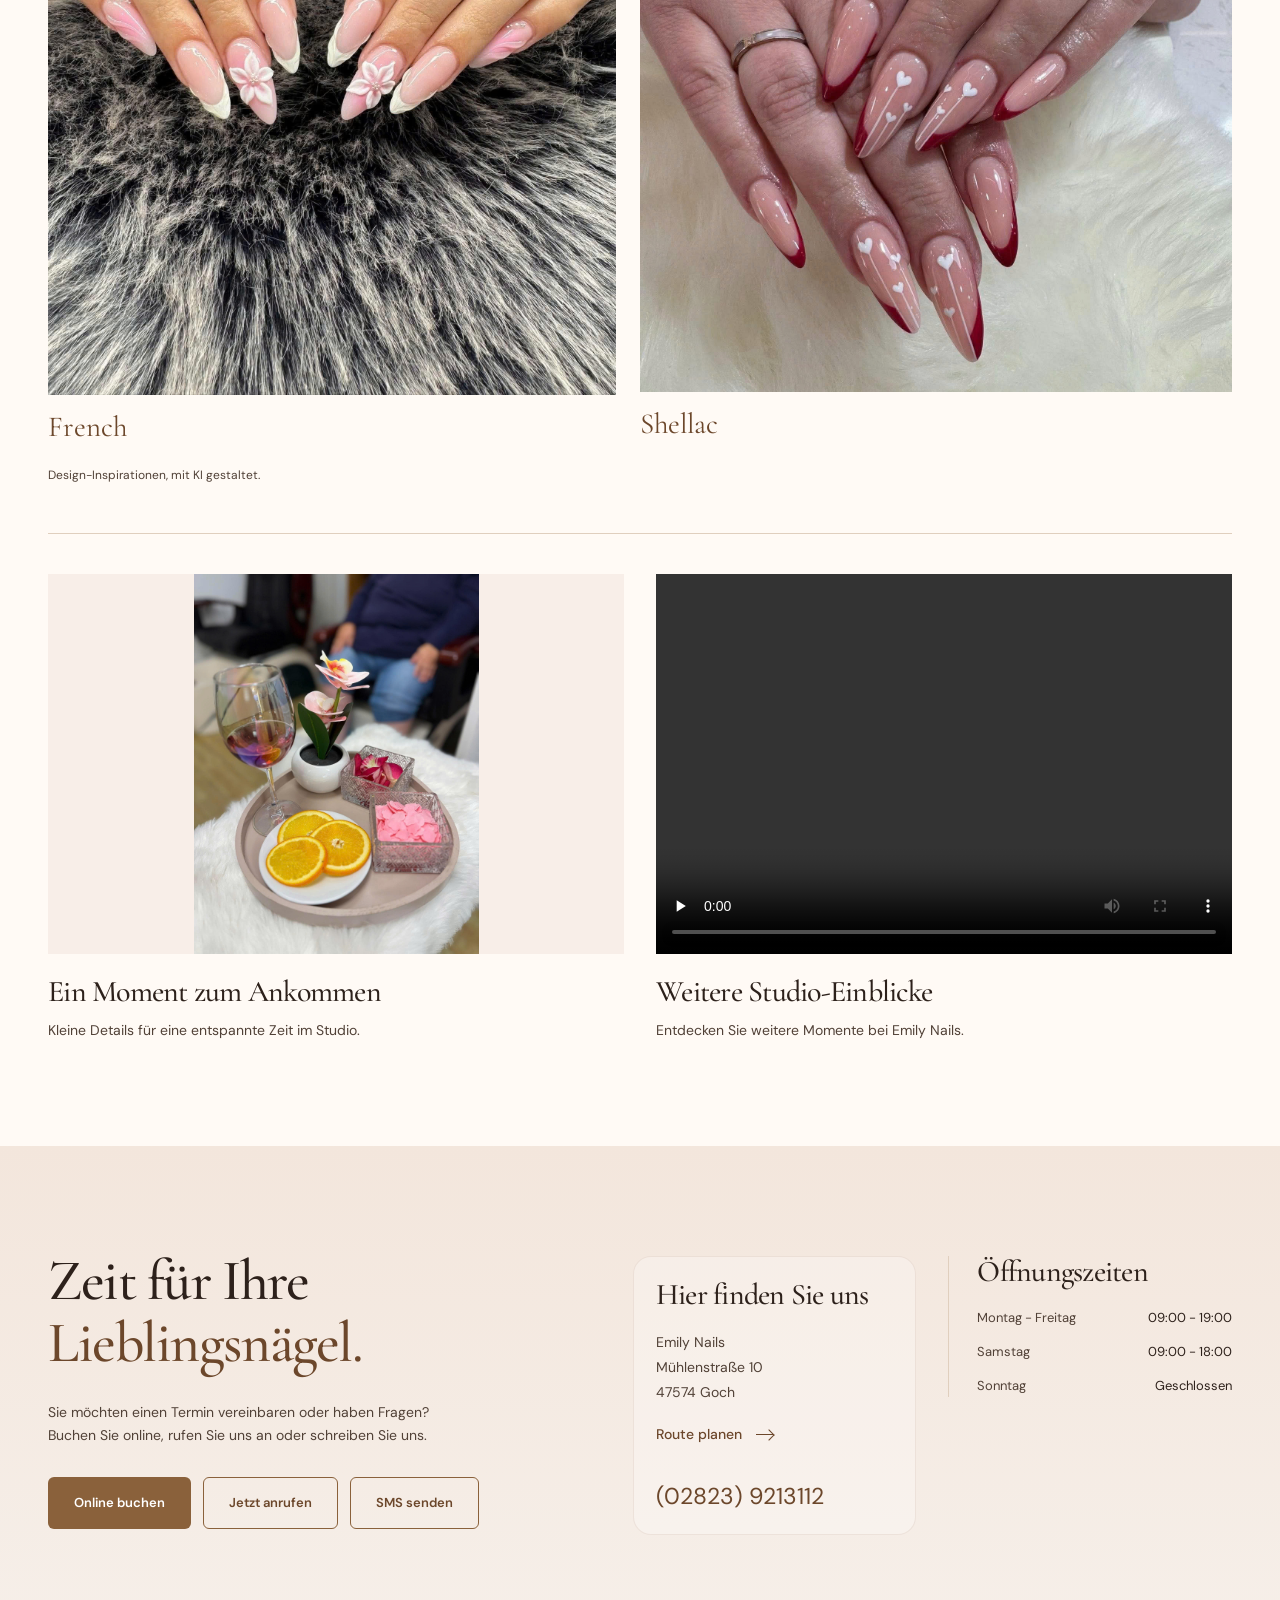
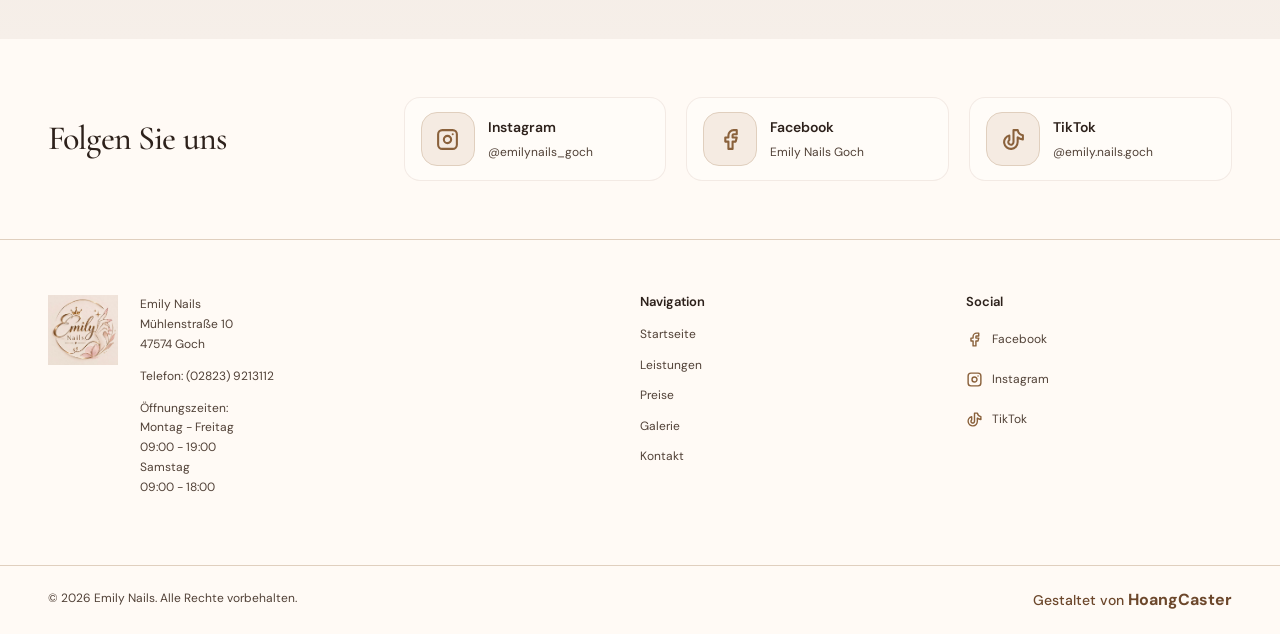
==== commit 4af51cec: "upload" ====
--- a/index.html
+++ b/index.html
@@ -56,7 +56,7 @@
       <aside class="studio-info" aria-label="Kontaktinformationen">
         <div class="container studio-info-grid">
           <div><span class="info-label">Besuchen Sie uns</span><a href="https://www.google.com/maps/search/?api=1&query=M%C3%BChlenstra%C3%9Fe+10%2C+47574+Goch" target="_blank" rel="noopener noreferrer">Mühlenstraße 10, 47574 Goch</a></div>
-          <div><span class="info-label">Montag - Freitag</span><a href="#oeffnungszeiten">09:30 - 19:00 Uhr</a></div>
+          <div><span class="info-label">Montag - Freitag</span><a href="#oeffnungszeiten">09:00 - 19:00 Uhr</a></div>
           <div><span class="info-label">Anrufen / SMS</span><a href="tel:+4928239213112">(02823) 9213112</a></div>
         </div>
       </aside>
@@ -242,7 +242,7 @@
           <div class="contact-heading"><h2 id="contact-title">Zeit für Ihre<br /><span>Lieblingsnägel.</span></h2><p>Sie möchten einen Termin vereinbaren oder haben Fragen? <br />Buchen Sie online, rufen Sie uns an oder schreiben Sie uns.</p><div class="contact-actions"><a class="btn btn-primary" href="https://emilynailsps0v.setmore.com" target="_blank" rel="noopener noreferrer">Online buchen</a><a class="btn btn-secondary" href="tel:+4928239213112">Jetzt anrufen</a><a class="btn btn-secondary" href="sms:+4928239213112">SMS senden</a></div></div>
           <div class="contact-grid">
             <div class="contact-address"><h3>Hier finden Sie uns</h3><address>Emily Nails<br />Mühlenstraße 10<br />47574 Goch</address><a class="text-link" href="https://www.google.com/maps/search/?api=1&query=M%C3%BChlenstra%C3%9Fe+10%2C+47574+Goch" target="_blank" rel="noopener noreferrer">Route planen <span class="link-arrow" aria-hidden="true"></span></a><a class="contact-phone" href="tel:+4928239213112">(02823) 9213112</a></div>
-            <div class="hours" id="oeffnungszeiten"><h3>Öffnungszeiten</h3><dl class="hours-list"><div><dt>Montag - Freitag</dt><dd>09:30 - 19:00</dd></div><div><dt>Samstag</dt><dd>09:30 - 18:00</dd></div><div><dt>Sonntag</dt><dd>Geschlossen</dd></div></dl></div>
+            <div class="hours" id="oeffnungszeiten"><h3>Öffnungszeiten</h3><dl class="hours-list"><div><dt>Montag - Freitag</dt><dd>09:00 - 19:00</dd></div><div><dt>Samstag</dt><dd>09:00 - 18:00</dd></div><div><dt>Sonntag</dt><dd>Geschlossen</dd></div></dl></div>
           </div>
         </div>
       </section>
@@ -319,7 +319,7 @@
             <a class="footer-logo" href="#top" aria-label="Emily Nails Startseite"><img src="logo.jpg" alt="Emily Nails Logo" width="70" height="70" /></a>
             <p>Emily Nails<br />Mühlenstraße 10<br />47574 Goch</p>
             <p>Telefon: <a href="tel:+4928239213112">(02823) 9213112</a></p>
-            <p>Öffnungszeiten:<br />Montag - Freitag<br />09:30 - 19:00<br />Samstag<br />09:30 - 18:00</p>
+            <p>Öffnungszeiten:<br />Montag - Freitag<br />09:00 - 19:00<br />Samstag<br />09:00 - 18:00</p>
           </div>
 
           <div class="footer-links">
